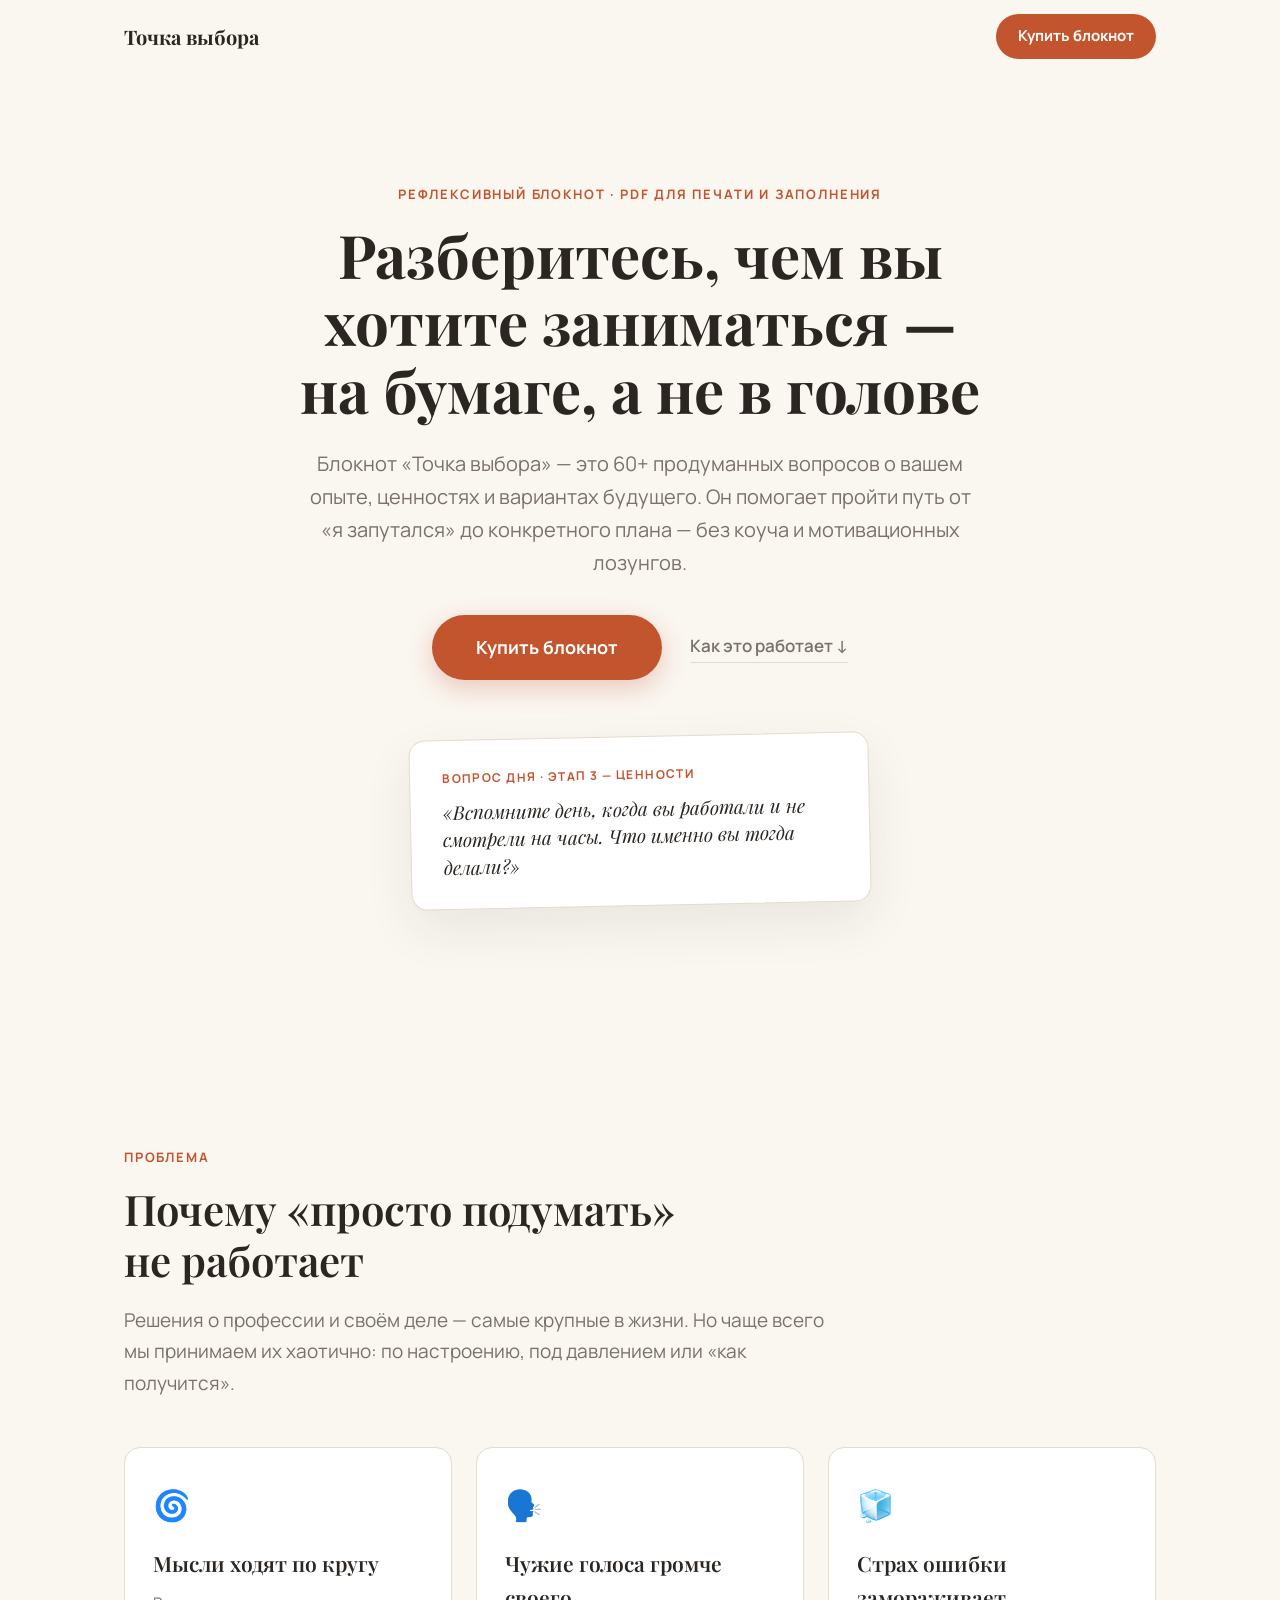
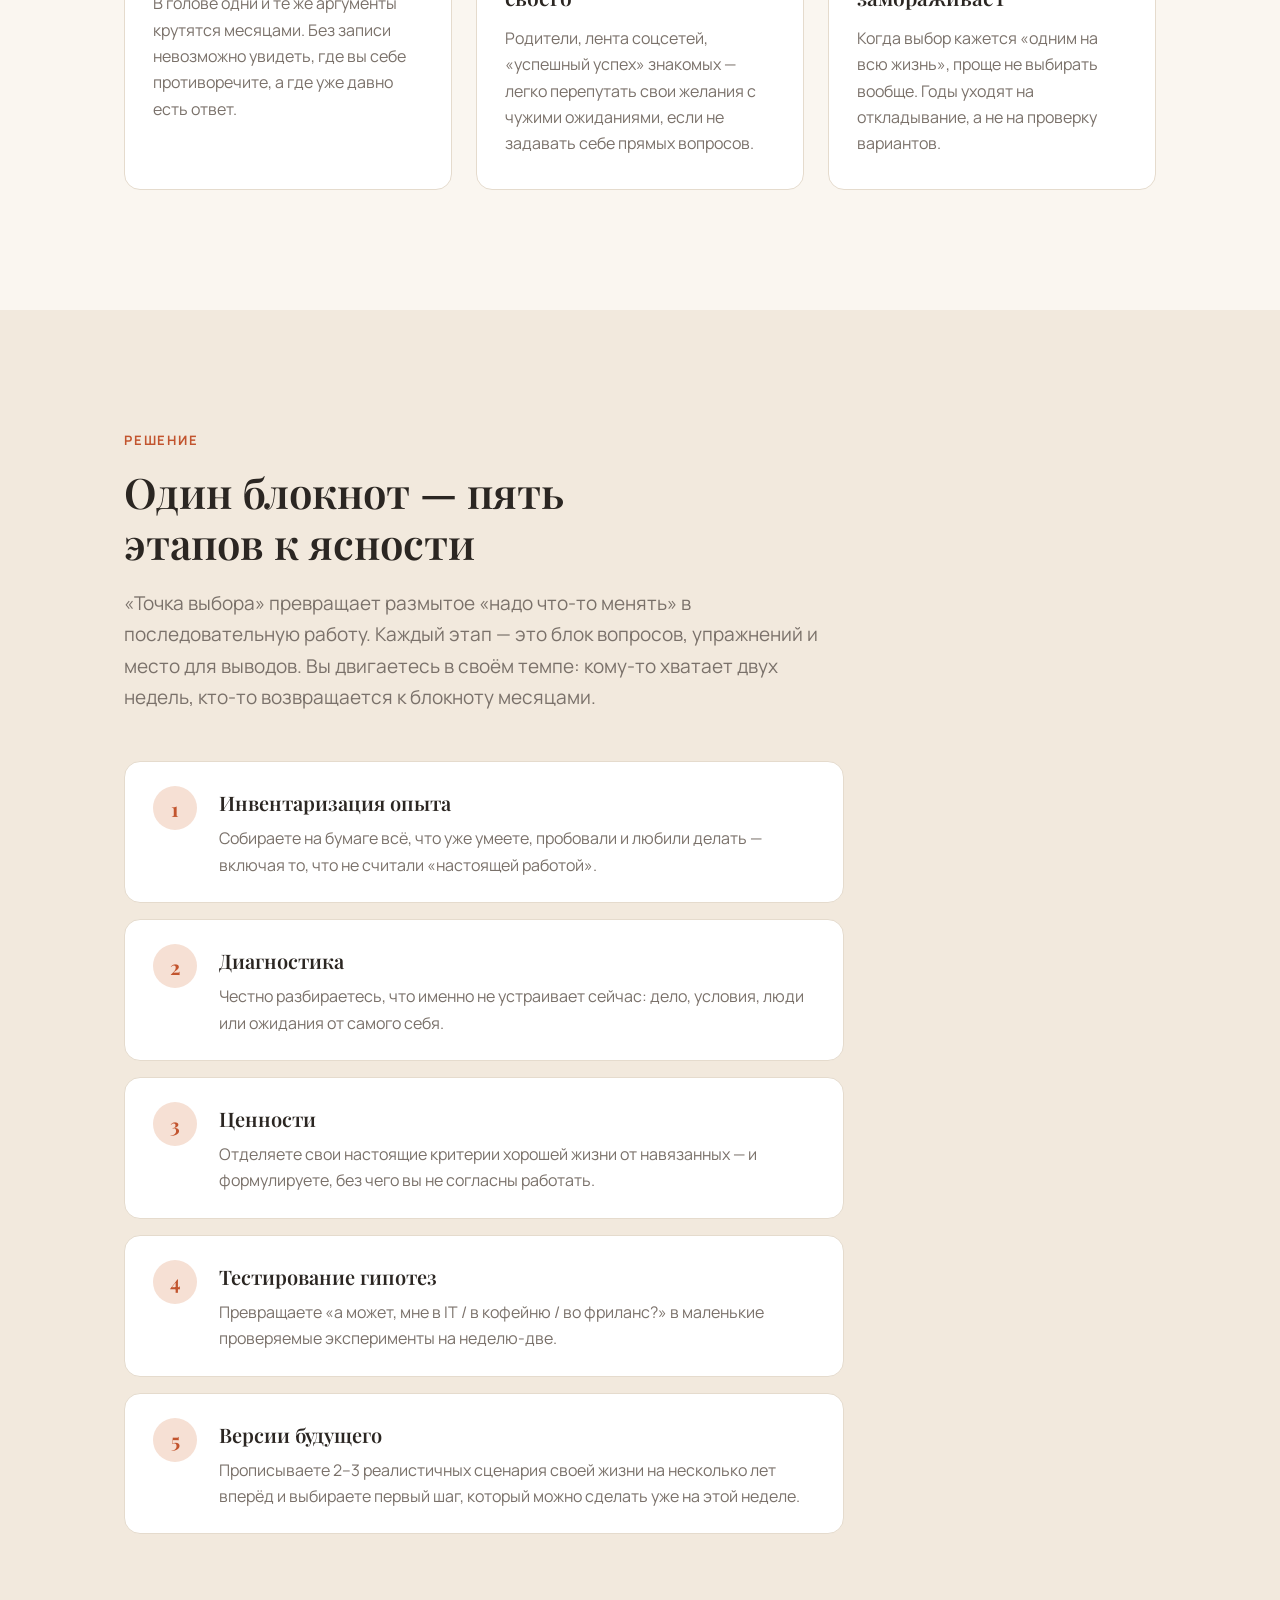
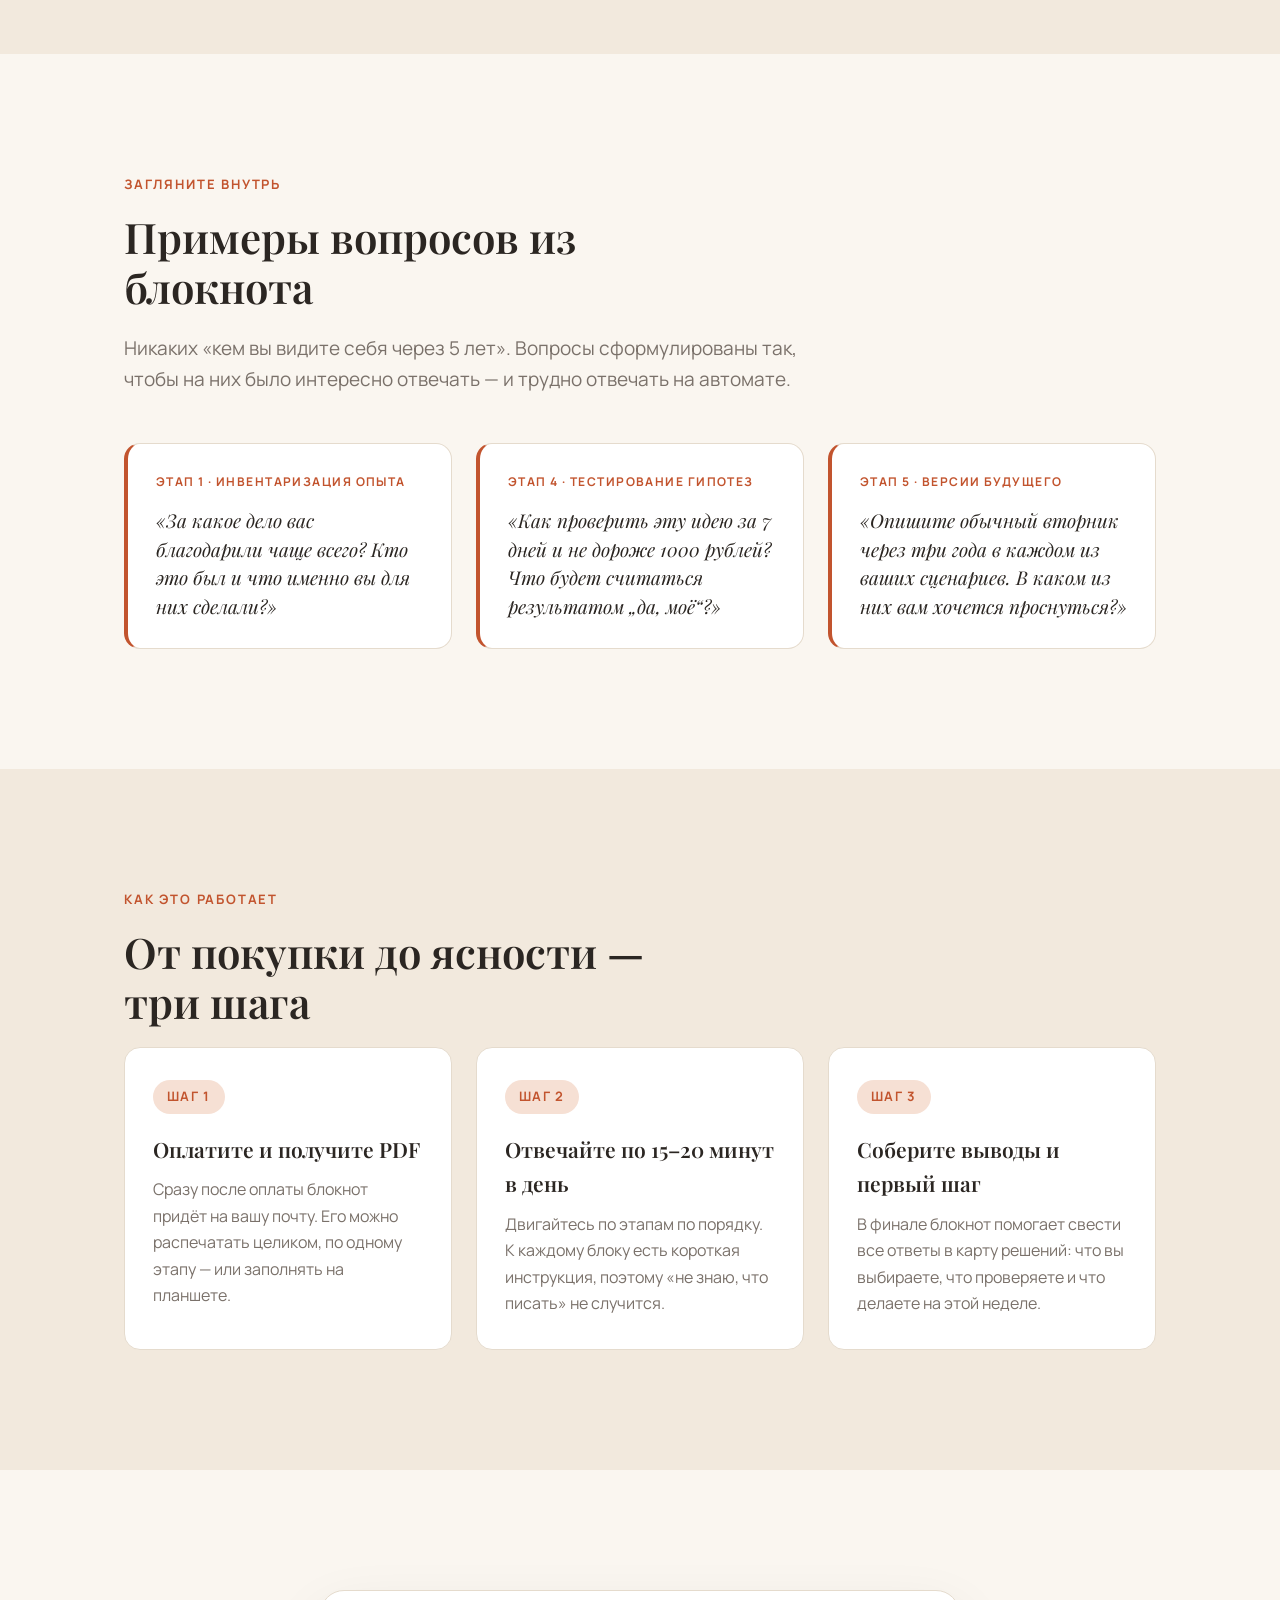
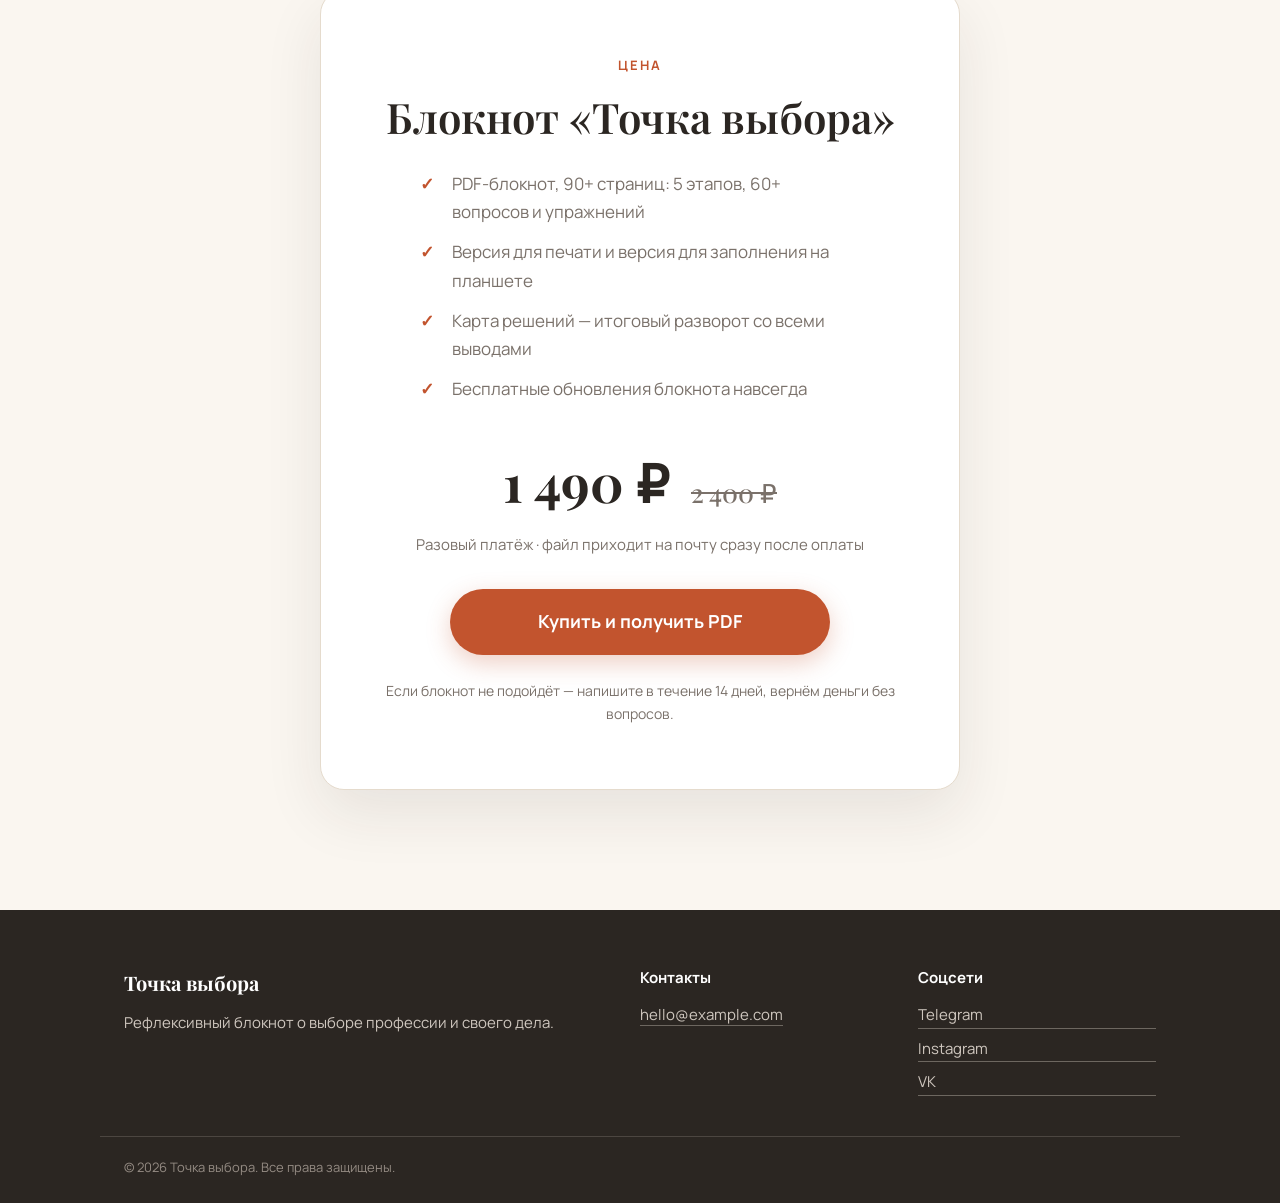
==== index.html @ 492cb521 "Добавить лендинг блокнота «Точка выбора» Одностраничный сайт для продажи рефлексивного PDF-блокнота:" ====
<!DOCTYPE html>
<html lang="ru">
<head>
  <meta charset="UTF-8">
  <meta name="viewport" content="width=device-width, initial-scale=1.0">

  <!-- SEO: заголовок и описание страницы (можно менять текст) -->
  <title>Блокнот «Точка выбора» — рефлексивный блокнот о профессии и своём деле</title>
  <meta name="description" content="Рефлексивный блокнот с вопросами, которые помогают разобраться в себе и осознанно выбрать профессию или своё дело. 5 этапов: от инвентаризации опыта до версий будущего.">

  <!-- Шрифты: Playfair Display (заголовки) + Manrope (основной текст), оба поддерживают кириллицу -->
  <link rel="preconnect" href="https://fonts.googleapis.com">
  <link rel="preconnect" href="https://fonts.gstatic.com" crossorigin>
  <link href="https://fonts.googleapis.com/css2?family=Manrope:wght@400;500;600;700&family=Playfair+Display:ital,wght@0,500;0,600;0,700;1,500&display=swap" rel="stylesheet">

  <!-- Основные стили сайта -->
  <link rel="stylesheet" href="styles.css">

  <!-- Иконка вкладки браузера (эмодзи, чтобы не рисовать отдельный файл) -->
  <link rel="icon" href="data:image/svg+xml,<svg xmlns='http://www.w3.org/2000/svg' viewBox='0 0 100 100'><text y='.9em' font-size='90'>📓</text></svg>">
</head>
<body>

  <!-- ============================================================
       ШАПКА САЙТА
       Логотип слева, кнопка покупки справа.
       ============================================================ -->
  <header class="site-header" id="site-header">
    <div class="container header-inner">
      <a href="#hero" class="logo">Точка&nbsp;выбора</a>
      <!-- Кнопка в шапке ведёт к блоку с ценой -->
      <a href="#price" class="btn btn-small">Купить блокнот</a>
    </div>
  </header>

  <!-- ============================================================
       1. HERO-БЛОК
       Главный экран: заголовок, подзаголовок, кнопка покупки.
       ============================================================ -->
  <section class="hero" id="hero">
    <div class="container hero-inner">
      <p class="eyebrow">Рефлексивный блокнот · PDF для печати и заполнения</p>
      <h1 class="hero-title">Разберитесь, чем вы хотите заниматься&nbsp;— на&nbsp;бумаге, а&nbsp;не&nbsp;в&nbsp;голове</h1>
      <p class="hero-subtitle">
        Блокнот «Точка выбора» — это 60+ продуманных вопросов о вашем опыте, ценностях
        и вариантах будущего. Он помогает пройти путь от «я запутался» до конкретного
        плана — без коуча и мотивационных лозунгов.
      </p>
      <div class="hero-actions">
        <!--
          ГЛАВНАЯ КНОПКА ПОКУПКИ.
          Сейчас ведёт на placeholder-ссылку.
          Когда подключите оплату — замените href на свою платёжную ссылку
          (Stripe Payment Link, ЮKassa, Gumroad и т.д.).
          Таких кнопок на странице три: здесь, в блоке цены и в футере.
        -->
        <a href="#price" class="btn btn-large">Купить блокнот</a>
        <a href="#how" class="link-quiet">Как это работает&nbsp;↓</a>
      </div>

      <!-- Декоративная «карточка-страница блокнота» под заголовком -->
      <div class="hero-card" aria-hidden="true">
        <p class="hero-card-label">Вопрос дня · этап 3 — ценности</p>
        <p class="hero-card-question">«Вспомните день, когда вы работали и не смотрели на часы. Что именно вы тогда делали?»</p>
      </div>
    </div>
  </section>

  <!-- ============================================================
       2. БЛОК «ПРОБЛЕМА»
       Почему сложно принимать жизненные решения без структуры.
       ============================================================ -->
  <section class="section" id="problem">
    <div class="container">
      <p class="eyebrow">Проблема</p>
      <h2 class="section-title">Почему «просто подумать» не&nbsp;работает</h2>
      <p class="section-lead">
        Решения о профессии и своём деле — самые крупные в жизни. Но чаще всего мы принимаем
        их хаотично: по настроению, под давлением или «как получится».
      </p>

      <div class="grid grid-3">
        <div class="card">
          <div class="card-icon">🌀</div>
          <h3 class="card-title">Мысли ходят по кругу</h3>
          <p class="card-text">В голове одни и те же аргументы крутятся месяцами. Без записи невозможно увидеть, где вы себе противоречите, а где уже давно есть ответ.</p>
        </div>
        <div class="card">
          <div class="card-icon">🗣️</div>
          <h3 class="card-title">Чужие голоса громче своего</h3>
          <p class="card-text">Родители, лента соцсетей, «успешный успех» знакомых — легко перепутать свои желания с чужими ожиданиями, если не задавать себе прямых вопросов.</p>
        </div>
        <div class="card">
          <div class="card-icon">🧊</div>
          <h3 class="card-title">Страх ошибки замораживает</h3>
          <p class="card-text">Когда выбор кажется «одним на всю жизнь», проще не выбирать вообще. Годы уходят на откладывание, а не на проверку вариантов.</p>
        </div>
      </div>
    </div>
  </section>

  <!-- ============================================================
       3. БЛОК «РЕШЕНИЕ»
       Что даёт блокнот + 5-этапная структура.
       ============================================================ -->
  <section class="section section-tinted" id="solution">
    <div class="container">
      <p class="eyebrow">Решение</p>
      <h2 class="section-title">Один блокнот — пять этапов к&nbsp;ясности</h2>
      <p class="section-lead">
        «Точка выбора» превращает размытое «надо что-то менять» в последовательную работу.
        Каждый этап — это блок вопросов, упражнений и место для выводов. Вы двигаетесь
        в своём темпе: кому-то хватает двух недель, кто-то возвращается к блокноту месяцами.
      </p>

      <!-- Пять этапов в виде нумерованных шагов -->
      <ol class="stages">
        <li class="stage">
          <span class="stage-num">1</span>
          <div>
            <h3 class="stage-title">Инвентаризация опыта</h3>
            <p class="stage-text">Собираете на бумаге всё, что уже умеете, пробовали и любили делать — включая то, что не считали «настоящей работой».</p>
          </div>
        </li>
        <li class="stage">
          <span class="stage-num">2</span>
          <div>
            <h3 class="stage-title">Диагностика</h3>
            <p class="stage-text">Честно разбираетесь, что именно не устраивает сейчас: дело, условия, люди или ожидания от самого себя.</p>
          </div>
        </li>
        <li class="stage">
          <span class="stage-num">3</span>
          <div>
            <h3 class="stage-title">Ценности</h3>
            <p class="stage-text">Отделяете свои настоящие критерии хорошей жизни от навязанных — и формулируете, без чего вы не согласны работать.</p>
          </div>
        </li>
        <li class="stage">
          <span class="stage-num">4</span>
          <div>
            <h3 class="stage-title">Тестирование гипотез</h3>
            <p class="stage-text">Превращаете «а может, мне в IT / в кофейню / во фриланс?» в маленькие проверяемые эксперименты на неделю-две.</p>
          </div>
        </li>
        <li class="stage">
          <span class="stage-num">5</span>
          <div>
            <h3 class="stage-title">Версии будущего</h3>
            <p class="stage-text">Прописываете 2–3 реалистичных сценария своей жизни на несколько лет вперёд и выбираете первый шаг, который можно сделать уже на этой неделе.</p>
          </div>
        </li>
      </ol>
    </div>
  </section>

  <!-- ============================================================
       4. БЛОК С ПРИМЕРАМИ ВОПРОСОВ
       Три карточки-«страницы» из разных этапов.
       ============================================================ -->
  <section class="section" id="questions">
    <div class="container">
      <p class="eyebrow">Загляните внутрь</p>
      <h2 class="section-title">Примеры вопросов из блокнота</h2>
      <p class="section-lead">
        Никаких «кем вы видите себя через 5 лет». Вопросы сформулированы так,
        чтобы на них было интересно отвечать — и трудно отвечать на автомате.
      </p>

      <div class="grid grid-3">
        <blockquote class="question-card">
          <p class="question-stage">Этап 1 · Инвентаризация опыта</p>
          <p class="question-text">«За какое дело вас благодарили чаще всего? Кто это был и что именно вы для них сделали?»</p>
        </blockquote>
        <blockquote class="question-card">
          <p class="question-stage">Этап 4 · Тестирование гипотез</p>
          <p class="question-text">«Как проверить эту идею за 7 дней и не дороже 1000 рублей? Что будет считаться результатом „да, моё“?»</p>
        </blockquote>
        <blockquote class="question-card">
          <p class="question-stage">Этап 5 · Версии будущего</p>
          <p class="question-text">«Опишите обычный вторник через три года в каждом из ваших сценариев. В каком из них вам хочется проснуться?»</p>
        </blockquote>
      </div>
    </div>
  </section>

  <!-- ============================================================
       5. БЛОК «КАК ЭТО РАБОТАЕТ»
       Три шага от покупки до результата.
       ============================================================ -->
  <section class="section section-tinted" id="how">
    <div class="container">
      <p class="eyebrow">Как это работает</p>
      <h2 class="section-title">От покупки до ясности — три шага</h2>

      <div class="grid grid-3 steps">
        <div class="step">
          <span class="step-num">Шаг 1</span>
          <h3 class="card-title">Оплатите и получите PDF</h3>
          <p class="card-text">Сразу после оплаты блокнот придёт на вашу почту. Его можно распечатать целиком, по одному этапу — или заполнять на планшете.</p>
        </div>
        <div class="step">
          <span class="step-num">Шаг 2</span>
          <h3 class="card-title">Отвечайте по 15–20 минут в день</h3>
          <p class="card-text">Двигайтесь по этапам по порядку. К каждому блоку есть короткая инструкция, поэтому «не знаю, что писать» не случится.</p>
        </div>
        <div class="step">
          <span class="step-num">Шаг 3</span>
          <h3 class="card-title">Соберите выводы и первый шаг</h3>
          <p class="card-text">В финале блокнот помогает свести все ответы в карту решений: что вы выбираете, что проверяете и что делаете на этой неделе.</p>
        </div>
      </div>
    </div>
  </section>

  <!-- ============================================================
       6. БЛОК С ЦЕНОЙ И КНОПКОЙ ОПЛАТЫ
       ============================================================ -->
  <section class="section" id="price">
    <div class="container">
      <div class="price-card">
        <p class="eyebrow">Цена</p>
        <h2 class="section-title">Блокнот «Точка выбора»</h2>

        <!-- Что входит в покупку -->
        <ul class="price-list">
          <li>PDF-блокнот, 90+ страниц: 5 этапов, 60+ вопросов и упражнений</li>
          <li>Версия для печати и версия для заполнения на планшете</li>
          <li>Карта решений — итоговый разворот со всеми выводами</li>
          <li>Бесплатные обновления блокнота навсегда</li>
        </ul>

        <!-- Цена. Поменяйте цифру на свою. -->
        <p class="price-amount">1 490 ₽ <span class="price-old">2 400 ₽</span></p>
        <p class="price-note">Разовый платёж · файл приходит на почту сразу после оплаты</p>

        <!--
          КНОПКА ОПЛАТЫ — ГЛАВНОЕ МЕСТО ДЛЯ ЗАМЕНЫ ССЫЛКИ.
          Вместо "#" вставьте свою платёжную ссылку, например:
          - Stripe Payment Link:  https://buy.stripe.com/xxxxxx
          - ЮKassa:               https://yookassa.ru/my/i/xxxxxx
          - Gumroad:              https://ваш-ник.gumroad.com/l/notebook
          Атрибут target="_blank" откроет оплату в новой вкладке.
        -->
        <a href="#" class="btn btn-large btn-buy" target="_blank" rel="noopener">Купить и получить PDF</a>

        <p class="price-guarantee">Если блокнот не подойдёт — напишите в течение 14 дней, вернём деньги без вопросов.</p>
      </div>
    </div>
  </section>

  <!-- ============================================================
       7. ФУТЕР
       Контакты и соцсети.
       ============================================================ -->
  <footer class="site-footer">
    <div class="container footer-inner">
      <div>
        <p class="logo logo-footer">Точка&nbsp;выбора</p>
        <p class="footer-text">Рефлексивный блокнот о выборе профессии и своего дела.</p>
      </div>

      <div>
        <p class="footer-heading">Контакты</p>
        <!-- Замените на свою почту -->
        <p class="footer-text"><a href="mailto:hello@example.com">hello@example.com</a></p>
      </div>

      <div>
        <p class="footer-heading">Соцсети</p>
        <!-- Замените "#" на ссылки на свои профили -->
        <p class="footer-text footer-socials">
          <a href="#" rel="noopener">Telegram</a>
          <a href="#" rel="noopener">Instagram</a>
          <a href="#" rel="noopener">VK</a>
        </p>
      </div>
    </div>
    <div class="container footer-bottom">
      <p>© 2026 Точка выбора. Все права защищены.</p>
    </div>
  </footer>

  <!-- Небольшой скрипт: плавный скролл и тень у шапки -->
  <script src="script.js"></script>
</body>
</html>
---- styles.css ----
/* ==========================================================================
   СТИЛИ ЛЕНДИНГА «ТОЧКА ВЫБОРА»
   --------------------------------------------------------------------------
   Всё главное собрано в переменных ниже (:root).
   Хотите поменять цвет или шрифт на всём сайте — меняйте только здесь.
   ========================================================================== */

:root {
  /* --- Цветовая палитра (тёплая, «бумажная») --- */
  --color-bg: #faf6f0;          /* фон страницы: тёплый кремовый */
  --color-bg-tinted: #f2e9dd;   /* фон чередующихся секций: чуть темнее */
  --color-surface: #ffffff;     /* фон карточек */
  --color-ink: #2b2622;         /* основной текст: тёплый графит */
  --color-muted: #7a716a;       /* второстепенный текст */
  --color-accent: #c2542e;      /* акцент: терракота (кнопки, ссылки) */
  --color-accent-dark: #a2431f; /* терракота темнее (hover у кнопок) */
  --color-accent-soft: #f6e0d4; /* светлая терракота (подложки, номера) */
  --color-line: #e5dbcd;        /* тонкие линии и рамки */

  /* --- Шрифты --- */
  --font-heading: "Playfair Display", Georgia, serif; /* заголовки */
  --font-body: "Manrope", Arial, sans-serif;          /* основной текст */

  /* --- Отступы и скругления --- */
  --section-gap: clamp(64px, 10vw, 120px); /* вертикальный «воздух» между блоками */
  --radius: 16px;                          /* скругление карточек */
  --container: 1080px;                     /* максимальная ширина контента */
}

/* --- Базовый сброс --- */
*,
*::before,
*::after {
  box-sizing: border-box;
  margin: 0;
  padding: 0;
}

html {
  scroll-behavior: smooth; /* плавная прокрутка по якорным ссылкам */
}

body {
  font-family: var(--font-body);
  font-size: 17px;
  line-height: 1.65;
  color: var(--color-ink);
  background: var(--color-bg);
  -webkit-font-smoothing: antialiased;
}

img {
  max-width: 100%;
  display: block;
}

a {
  color: var(--color-accent);
}

/* --- Контейнер: центрирует контент и задаёт боковые отступы --- */
.container {
  max-width: var(--container);
  margin: 0 auto;
  padding: 0 24px;
}

/* ==========================================================================
   ТИПОГРАФИКА: общие элементы секций
   ========================================================================== */

/* Маленькая надпись над заголовком секции */
.eyebrow {
  font-size: 13px;
  font-weight: 700;
  letter-spacing: 0.14em;
  text-transform: uppercase;
  color: var(--color-accent);
  margin-bottom: 16px;
}

/* Заголовок секции */
.section-title {
  font-family: var(--font-heading);
  font-weight: 600;
  font-size: clamp(28px, 4.5vw, 42px);
  line-height: 1.2;
  margin-bottom: 20px;
  max-width: 22ch;
}

/* Подводка под заголовком */
.section-lead {
  font-size: clamp(17px, 2vw, 19px);
  color: var(--color-muted);
  max-width: 60ch;
  margin-bottom: 48px;
}

/* Обычная секция */
.section {
  padding: var(--section-gap) 0;
}

/* Секция с чуть более тёмным фоном — для визуального ритма страницы */
.section-tinted {
  background: var(--color-bg-tinted);
}

/* ==========================================================================
   КНОПКИ
   ========================================================================== */

.btn {
  display: inline-block;
  font-family: var(--font-body);
  font-weight: 700;
  text-decoration: none;
  text-align: center;
  color: #fff;
  background: var(--color-accent);
  border-radius: 999px; /* полностью скруглённая «таблетка» */
  padding: 14px 32px;
  font-size: 17px;
  transition: background 0.2s ease, transform 0.15s ease, box-shadow 0.2s ease;
  box-shadow: 0 8px 24px rgba(194, 84, 46, 0.28);
}

.btn:hover {
  background: var(--color-accent-dark);
  transform: translateY(-2px);
  box-shadow: 0 12px 28px rgba(194, 84, 46, 0.34);
}

.btn:active {
  transform: translateY(0);
}

/* Крупная кнопка (hero и блок цены) */
.btn-large {
  padding: 18px 44px;
  font-size: 18px;
}

/* Компактная кнопка (шапка) */
.btn-small {
  padding: 10px 22px;
  font-size: 15px;
  box-shadow: none;
}

/* Тихая текстовая ссылка рядом с кнопкой */
.link-quiet {
  color: var(--color-muted);
  font-weight: 600;
  text-decoration: none;
  border-bottom: 1px solid var(--color-line);
  padding-bottom: 2px;
}

.link-quiet:hover {
  color: var(--color-ink);
  border-color: var(--color-ink);
}

/* ==========================================================================
   ШАПКА
   ========================================================================== */

.site-header {
  position: sticky; /* шапка остаётся сверху при прокрутке */
  top: 0;
  z-index: 50;
  background: rgba(250, 246, 240, 0.92);
  backdrop-filter: blur(8px);
  border-bottom: 1px solid transparent;
  transition: border-color 0.2s ease, box-shadow 0.2s ease;
}

/* Класс добавляется скриптом при прокрутке — появляется тонкая линия и тень */
.site-header.is-scrolled {
  border-bottom-color: var(--color-line);
  box-shadow: 0 4px 20px rgba(43, 38, 34, 0.06);
}

.header-inner {
  display: flex;
  align-items: center;
  justify-content: space-between;
  padding-top: 14px;
  padding-bottom: 14px;
}

.logo {
  font-family: var(--font-heading);
  font-weight: 700;
  font-size: 20px;
  color: var(--color-ink);
  text-decoration: none;
}

/* ==========================================================================
   1. HERO-БЛОК
   ========================================================================== */

.hero {
  padding: clamp(56px, 9vw, 110px) 0 var(--section-gap);
  text-align: center;
}

.hero-inner {
  display: flex;
  flex-direction: column;
  align-items: center;
}

.hero-title {
  font-family: var(--font-heading);
  font-weight: 700;
  font-size: clamp(34px, 6vw, 60px);
  line-height: 1.12;
  max-width: 18ch;
  margin-bottom: 24px;
}

.hero-subtitle {
  font-size: clamp(17px, 2.2vw, 20px);
  color: var(--color-muted);
  max-width: 56ch;
  margin-bottom: 36px;
}

.hero-actions {
  display: flex;
  align-items: center;
  gap: 28px;
  flex-wrap: wrap;
  justify-content: center;
  margin-bottom: 56px;
}

/* Декоративная карточка-«страница блокнота» */
.hero-card {
  background: var(--color-surface);
  border: 1px solid var(--color-line);
  border-radius: var(--radius);
  padding: 28px 32px;
  max-width: 460px;
  box-shadow: 0 20px 50px rgba(43, 38, 34, 0.08);
  transform: rotate(-1.2deg); /* лёгкий наклон — как настоящий листок */
  text-align: left;
}

.hero-card-label {
  font-size: 12px;
  font-weight: 700;
  letter-spacing: 0.12em;
  text-transform: uppercase;
  color: var(--color-accent);
  margin-bottom: 10px;
}

.hero-card-question {
  font-family: var(--font-heading);
  font-style: italic;
  font-size: 19px;
  line-height: 1.45;
}

/* ==========================================================================
   СЕТКИ И КАРТОЧКИ (блоки «Проблема», «Вопросы», «Как это работает»)
   ========================================================================== */

.grid {
  display: grid;
  gap: 24px;
}

/* Три колонки на больших экранах (на мобильных сложатся в одну — см. медиазапрос внизу) */
.grid-3 {
  grid-template-columns: repeat(3, 1fr);
}

.card {
  background: var(--color-surface);
  border: 1px solid var(--color-line);
  border-radius: var(--radius);
  padding: 32px 28px;
}

.card-icon {
  font-size: 30px;
  margin-bottom: 16px;
}

.card-title {
  font-family: var(--font-heading);
  font-weight: 600;
  font-size: 21px;
  margin-bottom: 10px;
}

.card-text {
  color: var(--color-muted);
  font-size: 16px;
}

/* ==========================================================================
   3. БЛОК «РЕШЕНИЕ»: пять этапов
   ========================================================================== */

.stages {
  list-style: none;
  display: flex;
  flex-direction: column;
  gap: 16px;
  max-width: 720px;
}

.stage {
  display: flex;
  gap: 22px;
  align-items: flex-start;
  background: var(--color-surface);
  border: 1px solid var(--color-line);
  border-radius: var(--radius);
  padding: 24px 28px;
}

/* Круглый номер этапа */
.stage-num {
  flex-shrink: 0;
  width: 44px;
  height: 44px;
  display: flex;
  align-items: center;
  justify-content: center;
  border-radius: 50%;
  background: var(--color-accent-soft);
  color: var(--color-accent);
  font-family: var(--font-heading);
  font-weight: 700;
  font-size: 20px;
}

.stage-title {
  font-family: var(--font-heading);
  font-weight: 600;
  font-size: 20px;
  margin-bottom: 6px;
}

.stage-text {
  color: var(--color-muted);
  font-size: 16px;
}

/* ==========================================================================
   4. КАРТОЧКИ С ПРИМЕРАМИ ВОПРОСОВ
   ========================================================================== */

.question-card {
  background: var(--color-surface);
  border: 1px solid var(--color-line);
  border-left: 4px solid var(--color-accent); /* цветной корешок слева */
  border-radius: var(--radius);
  padding: 28px;
}

.question-stage {
  font-size: 12px;
  font-weight: 700;
  letter-spacing: 0.12em;
  text-transform: uppercase;
  color: var(--color-accent);
  margin-bottom: 14px;
}

.question-text {
  font-family: var(--font-heading);
  font-style: italic;
  font-size: 19px;
  line-height: 1.5;
}

/* ==========================================================================
   5. БЛОК «КАК ЭТО РАБОТАЕТ»
   ========================================================================== */

.step {
  background: var(--color-surface);
  border: 1px solid var(--color-line);
  border-radius: var(--radius);
  padding: 32px 28px;
}

.step-num {
  display: inline-block;
  font-size: 13px;
  font-weight: 700;
  letter-spacing: 0.1em;
  text-transform: uppercase;
  color: var(--color-accent);
  background: var(--color-accent-soft);
  border-radius: 999px;
  padding: 6px 14px;
  margin-bottom: 18px;
}

/* ==========================================================================
   6. БЛОК ЦЕНЫ
   ========================================================================== */

.price-card {
  background: var(--color-surface);
  border: 1px solid var(--color-line);
  border-radius: 24px;
  padding: clamp(36px, 6vw, 64px);
  max-width: 640px;
  margin: 0 auto;
  text-align: center;
  box-shadow: 0 24px 60px rgba(43, 38, 34, 0.09);
}

.price-card .section-title {
  margin-left: auto;
  margin-right: auto;
}

/* Список того, что входит в покупку */
.price-list {
  list-style: none;
  text-align: left;
  max-width: 440px;
  margin: 28px auto 36px;
  display: flex;
  flex-direction: column;
  gap: 12px;
}

.price-list li {
  padding-left: 32px;
  position: relative;
  color: var(--color-muted);
}

/* Галочка перед каждым пунктом */
.price-list li::before {
  content: "✓";
  position: absolute;
  left: 0;
  top: 0;
  color: var(--color-accent);
  font-weight: 700;
}

.price-amount {
  font-family: var(--font-heading);
  font-weight: 700;
  font-size: clamp(38px, 6vw, 52px);
  margin-bottom: 8px;
}

/* Старая (зачёркнутая) цена */
.price-old {
  font-size: 0.5em;
  color: var(--color-muted);
  text-decoration: line-through;
  font-weight: 500;
  margin-left: 10px;
}

.price-note {
  color: var(--color-muted);
  font-size: 15px;
  margin-bottom: 32px;
}

.btn-buy {
  width: 100%;
  max-width: 380px;
}

.price-guarantee {
  margin-top: 24px;
  font-size: 14px;
  color: var(--color-muted);
}

/* ==========================================================================
   7. ФУТЕР
   ========================================================================== */

.site-footer {
  background: var(--color-ink);
  color: #cfc7bf;
  padding: 56px 0 0;
}

.footer-inner {
  display: grid;
  grid-template-columns: 2fr 1fr 1fr;
  gap: 40px;
  padding-bottom: 40px;
}

.logo-footer {
  color: #fff;
  margin-bottom: 12px;
}

.footer-heading {
  color: #fff;
  font-weight: 700;
  font-size: 15px;
  margin-bottom: 12px;
}

.footer-text {
  font-size: 15px;
}

.footer-text a {
  color: #cfc7bf;
  text-decoration: none;
  border-bottom: 1px solid rgba(207, 199, 191, 0.4);
}

.footer-text a:hover {
  color: #fff;
  border-color: #fff;
}

/* Ссылки на соцсети — в столбик с небольшим отступом */
.footer-socials {
  display: flex;
  flex-direction: column;
  gap: 8px;
}

.footer-bottom {
  border-top: 1px solid rgba(207, 199, 191, 0.2);
  padding-top: 20px;
  padding-bottom: 24px;
  font-size: 13px;
  color: #948b83;
}

/* ==========================================================================
   АДАПТИВНОСТЬ
   ========================================================================== */

/* Планшеты: 3 колонки превращаются в 2 */
@media (max-width: 900px) {
  .grid-3 {
    grid-template-columns: repeat(2, 1fr);
  }

  .footer-inner {
    grid-template-columns: 1fr 1fr;
  }
}

/* Мобильные: всё в одну колонку, чуть меньше отступы */
@media (max-width: 600px) {
  body {
    font-size: 16px;
  }

  .grid-3 {
    grid-template-columns: 1fr;
  }

  .hero-actions {
    flex-direction: column;
    gap: 18px;
  }

  .btn-large {
    width: 100%; /* кнопка на всю ширину — удобнее нажимать пальцем */
  }

  .hero-card {
    transform: none; /* убираем наклон карточки на маленьких экранах */
    padding: 22px;
  }

  .stage {
    padding: 20px;
    gap: 16px;
  }

  .footer-inner {
    grid-template-columns: 1fr;
    gap: 28px;
  }
}
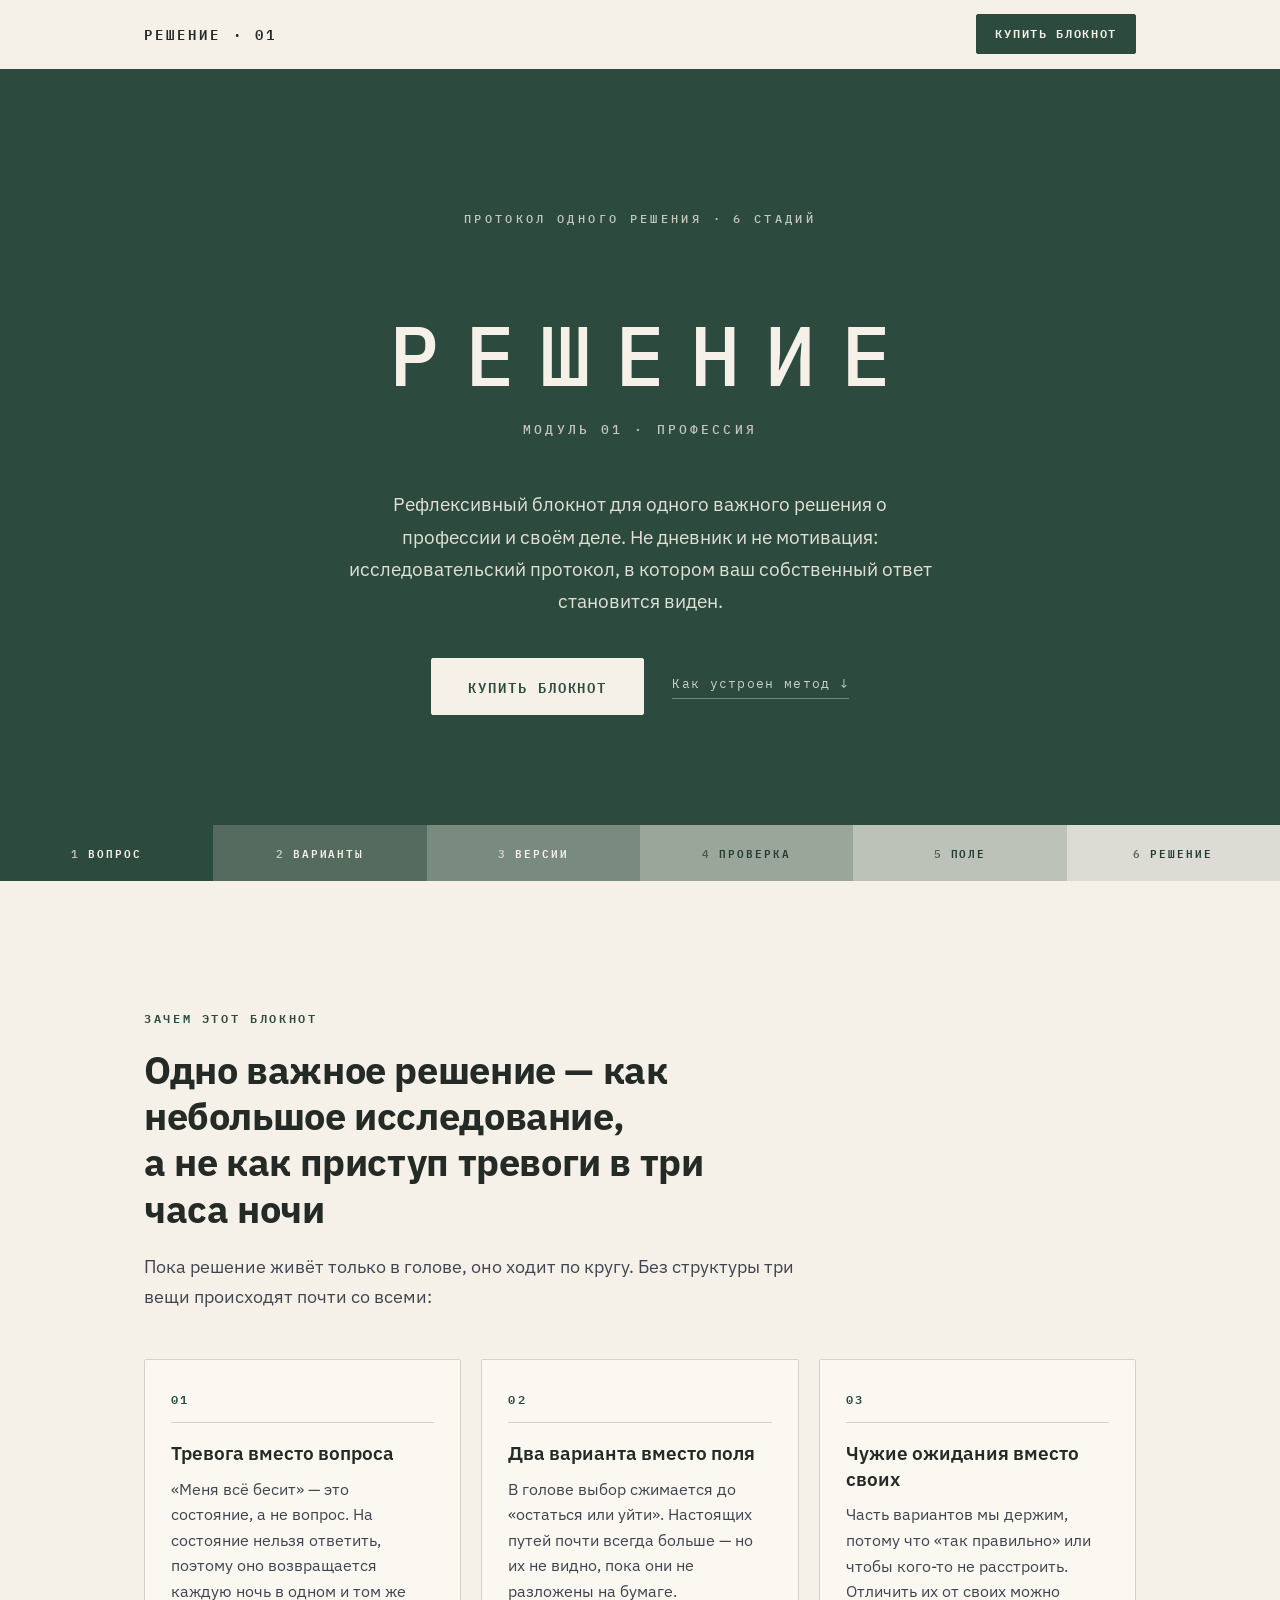
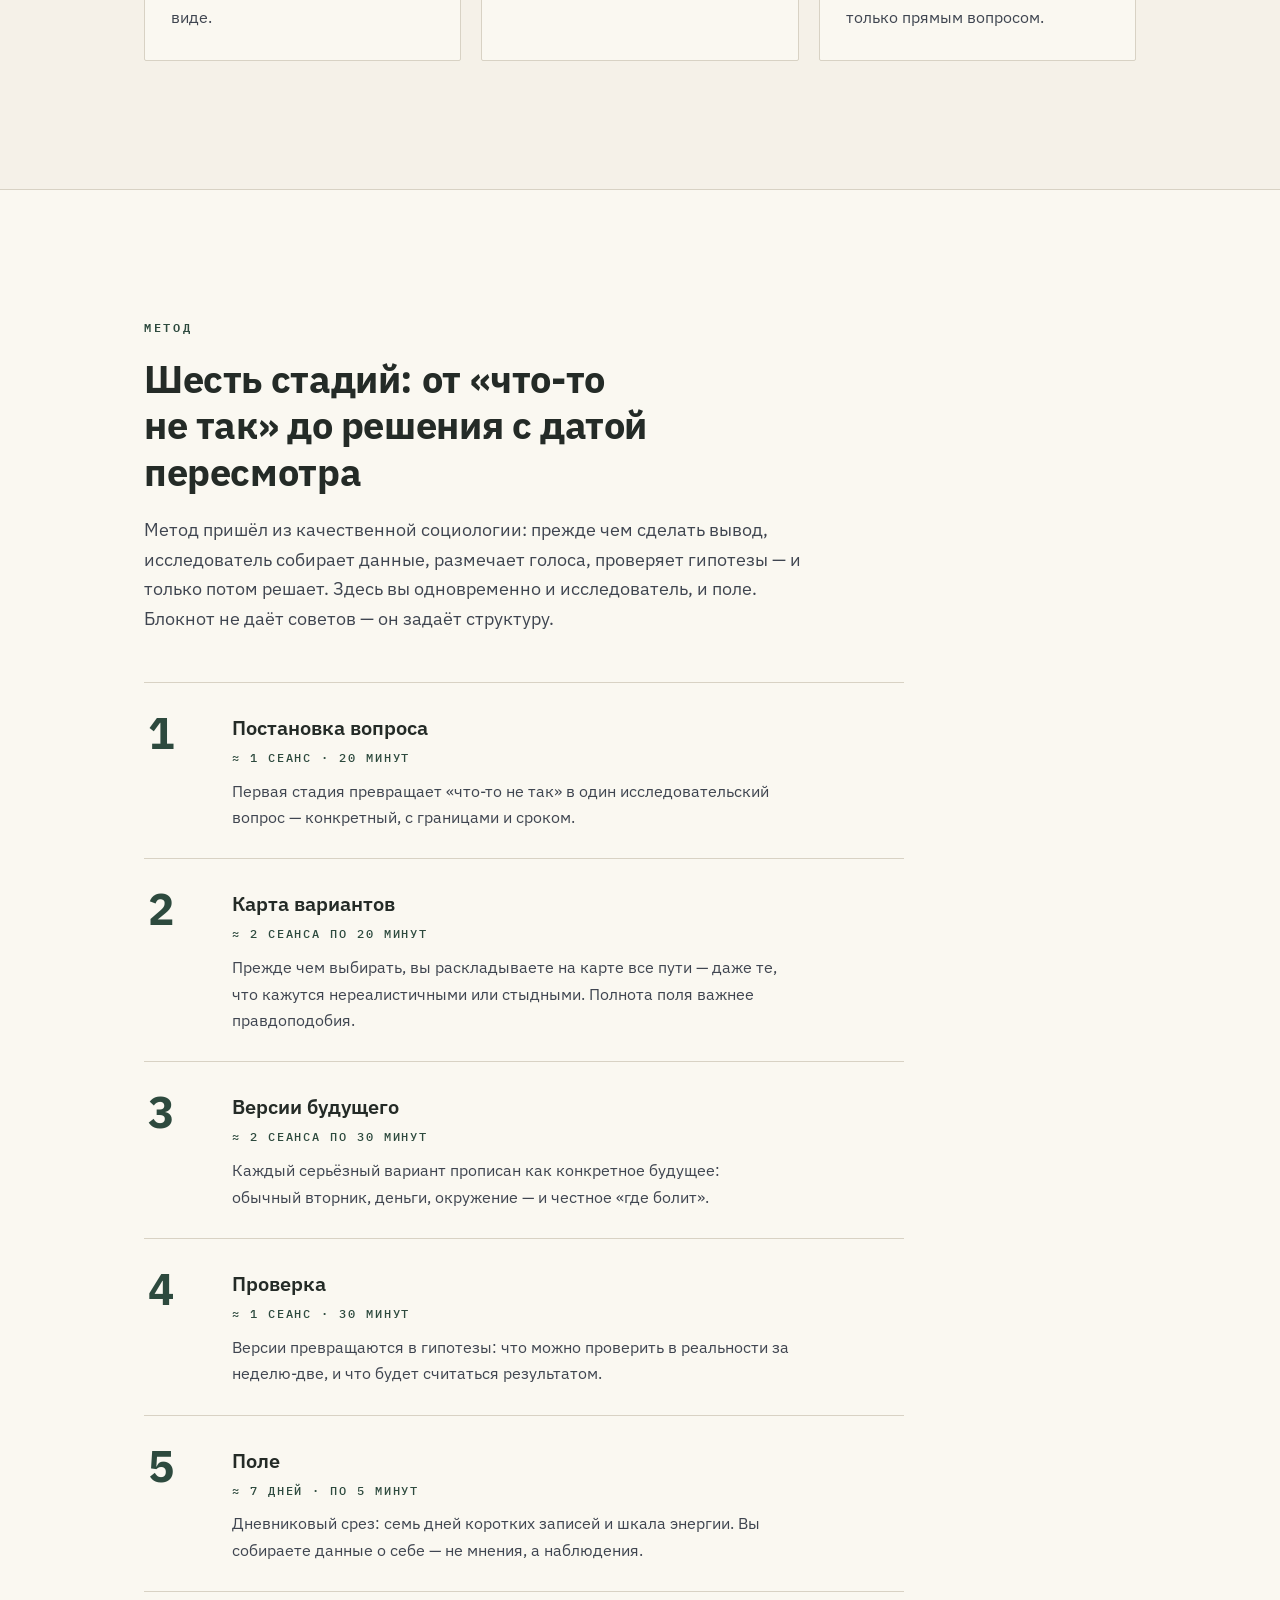
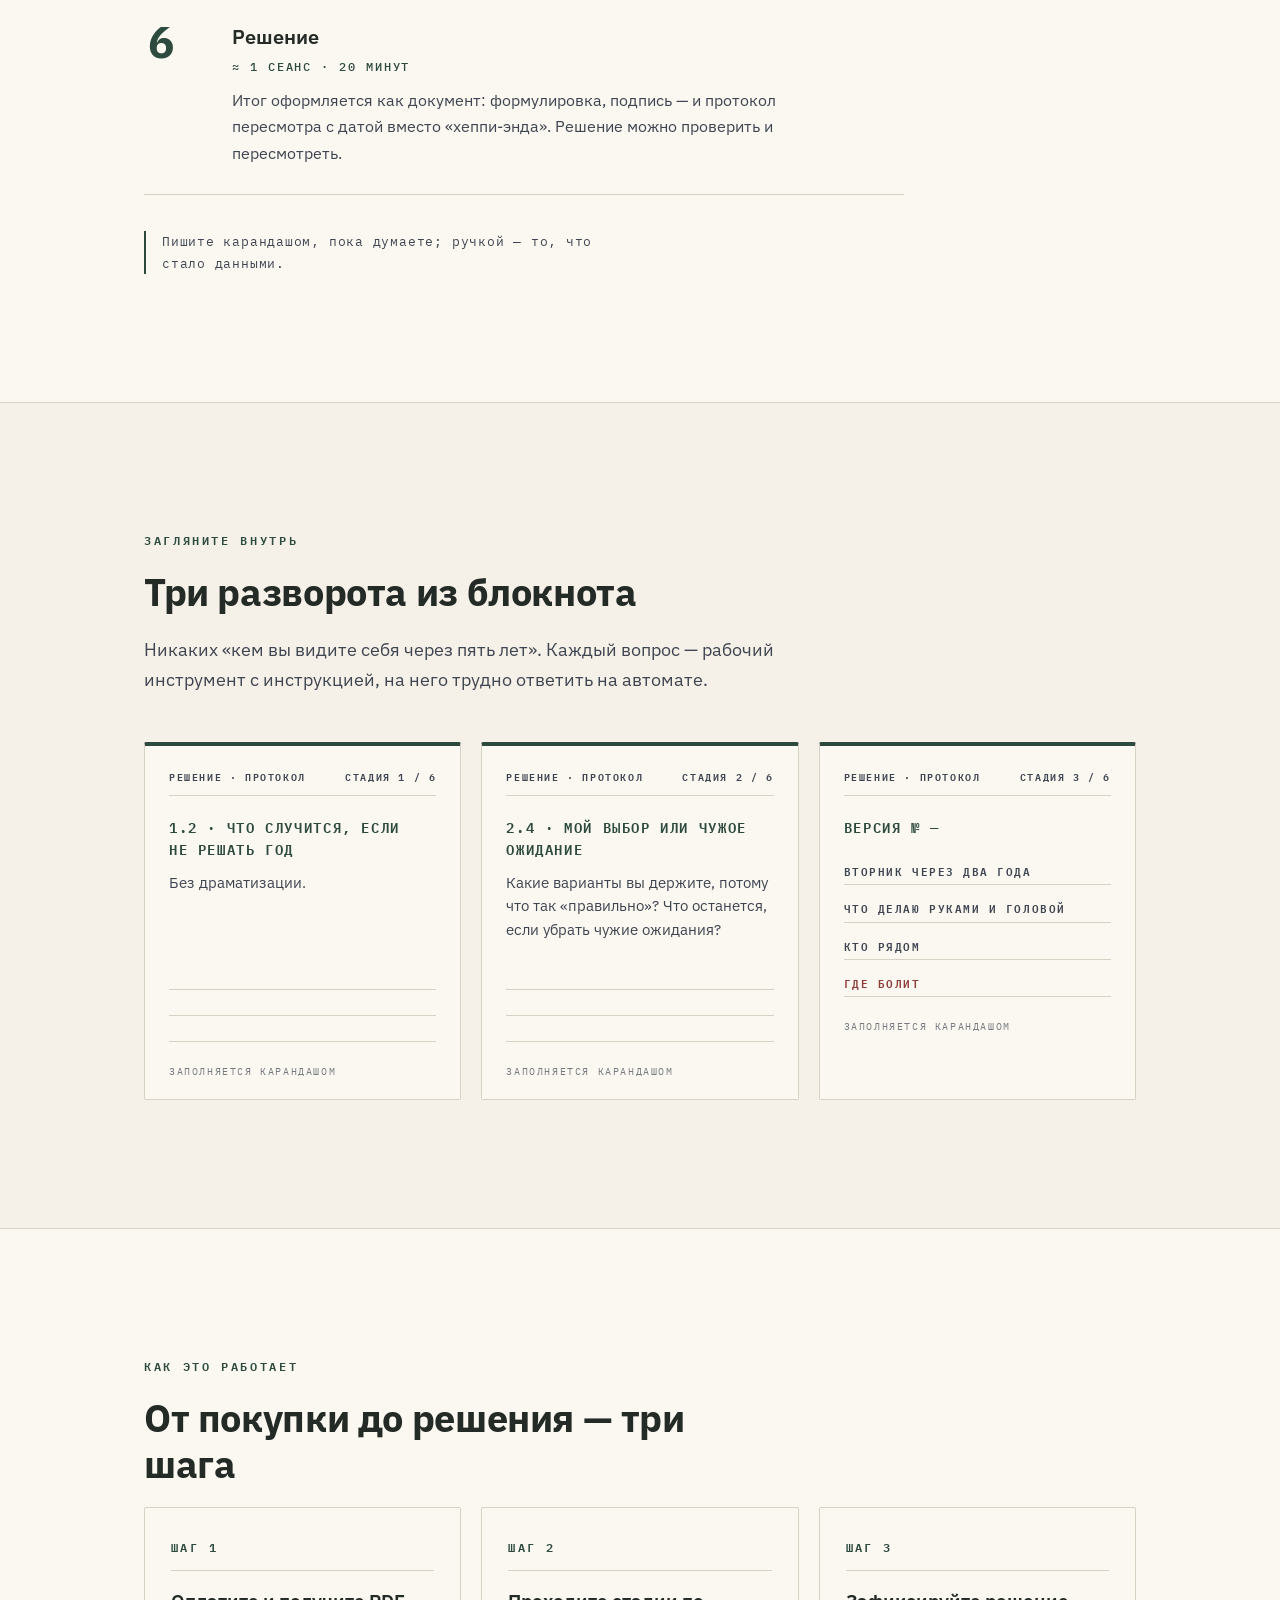
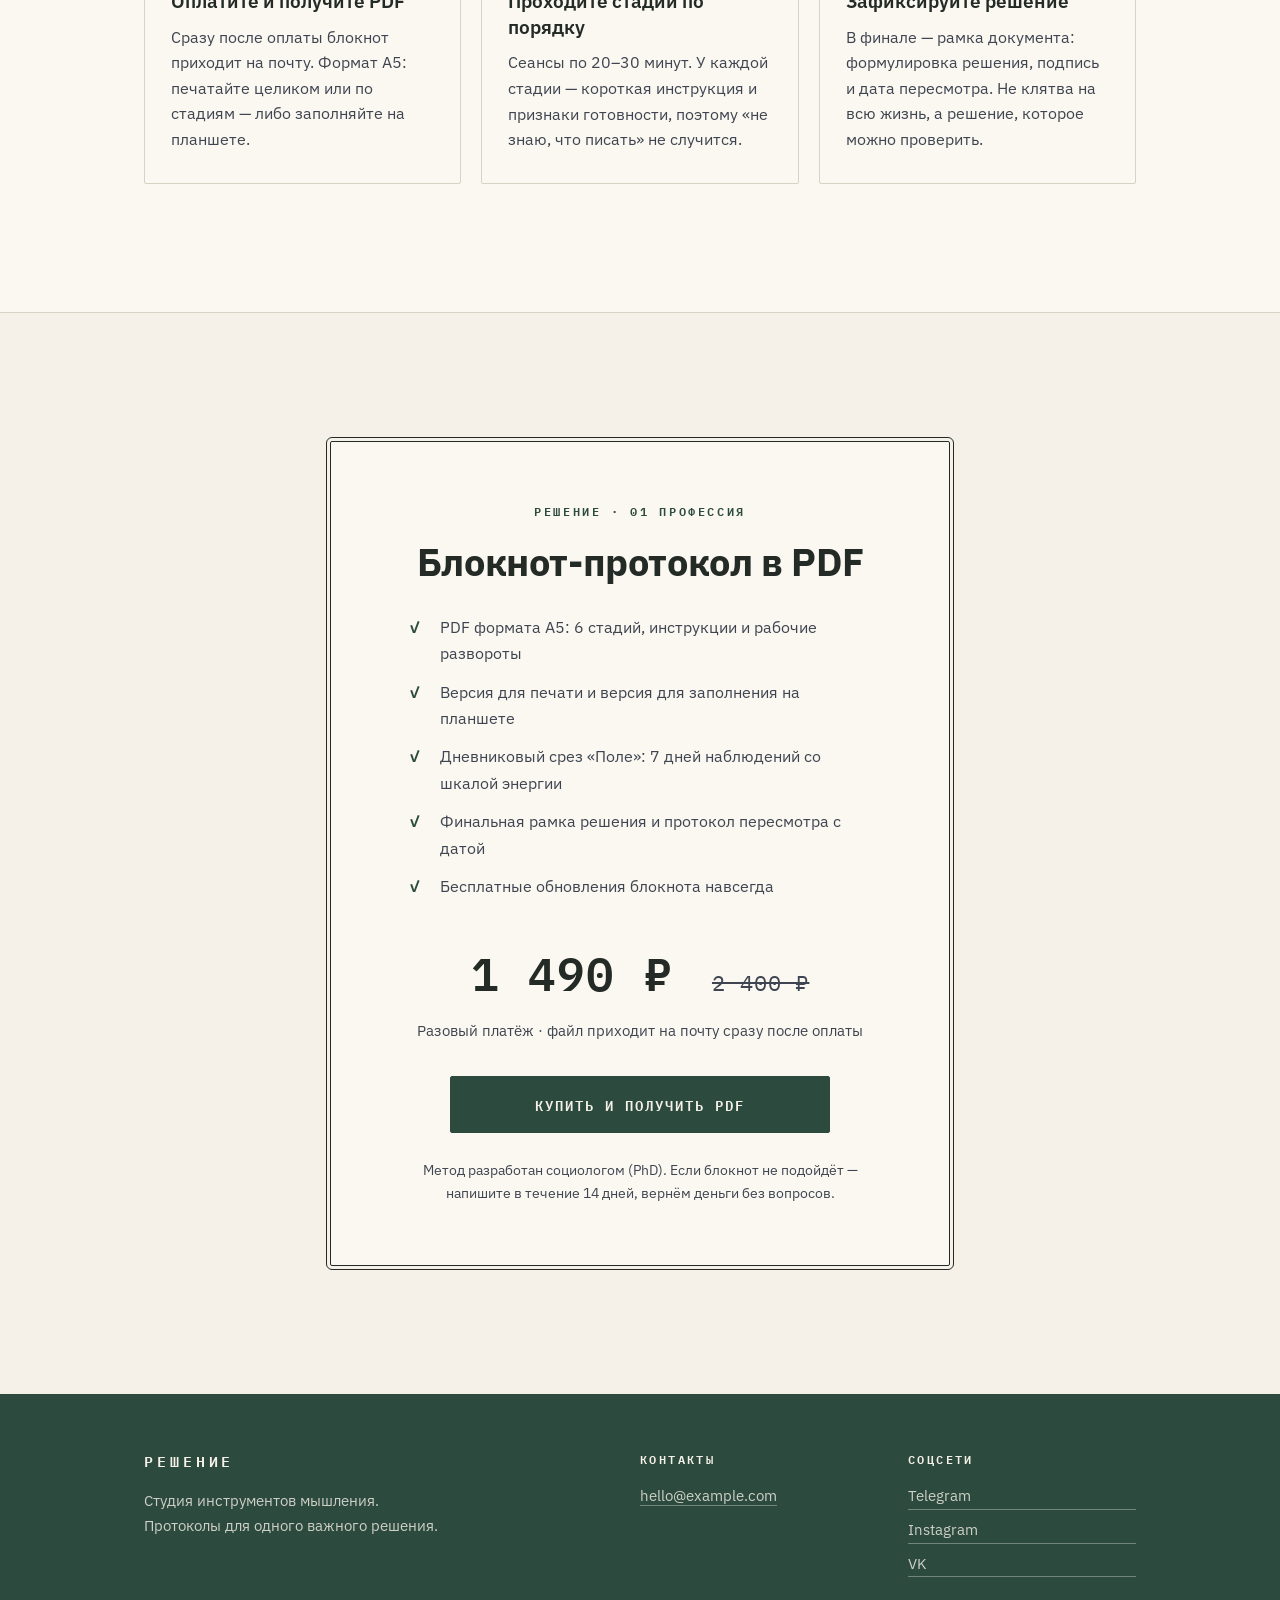
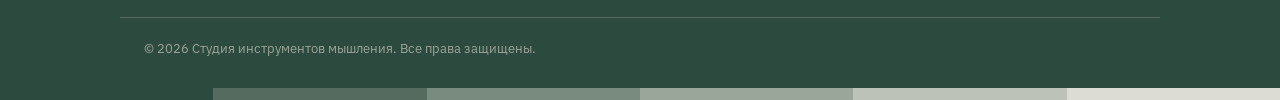
==== commit a928d0f2: "Привести лендинг к дизайну блокнота «Решение» По загруженным макетам: название «Решение · 01 Професс" ====
--- a/index.html
+++ b/index.html
@@ -5,29 +5,30 @@
   <meta name="viewport" content="width=device-width, initial-scale=1.0">
 
   <!-- SEO: заголовок и описание страницы (можно менять текст) -->
-  <title>Блокнот «Точка выбора» — рефлексивный блокнот о профессии и своём деле</title>
-  <meta name="description" content="Рефлексивный блокнот с вопросами, которые помогают разобраться в себе и осознанно выбрать профессию или своё дело. 5 этапов: от инвентаризации опыта до версий будущего.">
-
-  <!-- Шрифты: Playfair Display (заголовки) + Manrope (основной текст), оба поддерживают кириллицу -->
+  <title>РЕШЕНИЕ · 01 Профессия — протокол одного решения, 6 стадий</title>
+  <meta name="description" content="«Решение» — рефлексивный блокнот-протокол для одного важного решения о профессии и своём деле. Шесть стадий: от постановки вопроса до решения с датой пересмотра. Метод разработан социологом.">
+
+  <!-- Шрифты блокнота: IBM Plex Sans (текст) + IBM Plex Mono (служебные надписи).
+       Оба поддерживают кириллицу. -->
   <link rel="preconnect" href="https://fonts.googleapis.com">
   <link rel="preconnect" href="https://fonts.gstatic.com" crossorigin>
-  <link href="https://fonts.googleapis.com/css2?family=Manrope:wght@400;500;600;700&family=Playfair+Display:ital,wght@0,500;0,600;0,700;1,500&display=swap" rel="stylesheet">
+  <link href="https://fonts.googleapis.com/css2?family=IBM+Plex+Mono:wght@400;500;600&family=IBM+Plex+Sans:wght@400;500;600;700&display=swap&subset=cyrillic" rel="stylesheet">
 
   <!-- Основные стили сайта -->
   <link rel="stylesheet" href="styles.css">
 
-  <!-- Иконка вкладки браузера (эмодзи, чтобы не рисовать отдельный файл) -->
-  <link rel="icon" href="data:image/svg+xml,<svg xmlns='http://www.w3.org/2000/svg' viewBox='0 0 100 100'><text y='.9em' font-size='90'>📓</text></svg>">
+  <!-- Иконка вкладки: квадрат цвета хвои -->
+  <link rel="icon" href="data:image/svg+xml,<svg xmlns='http://www.w3.org/2000/svg' viewBox='0 0 100 100'><rect width='100' height='100' fill='%232D4A3E'/><text x='50' y='68' font-size='52' text-anchor='middle' fill='%23F5F1E8' font-family='monospace'>Р</text></svg>">
 </head>
 <body>
 
   <!-- ============================================================
        ШАПКА САЙТА
-       Логотип слева, кнопка покупки справа.
+       Название слева, кнопка покупки справа.
        ============================================================ -->
   <header class="site-header" id="site-header">
     <div class="container header-inner">
-      <a href="#hero" class="logo">Точка&nbsp;выбора</a>
+      <a href="#hero" class="logo">РЕШЕНИЕ&nbsp;·&nbsp;01</a>
       <!-- Кнопка в шапке ведёт к блоку с ценой -->
       <a href="#price" class="btn btn-small">Купить блокнот</a>
     </div>
@@ -35,179 +36,220 @@
 
   <!-- ============================================================
        1. HERO-БЛОК
-       Главный экран: заголовок, подзаголовок, кнопка покупки.
+       Композиция обложки блокнота, перенесённая в веб (эскиз 4f):
+       плашка хвои, моноширинное название с разрядкой,
+       керн-шкала внизу становится навигацией по шести стадиям.
        ============================================================ -->
   <section class="hero" id="hero">
     <div class="container hero-inner">
-      <p class="eyebrow">Рефлексивный блокнот · PDF для печати и заполнения</p>
-      <h1 class="hero-title">Разберитесь, чем вы хотите заниматься&nbsp;— на&nbsp;бумаге, а&nbsp;не&nbsp;в&nbsp;голове</h1>
+      <p class="hero-topline">Протокол одного решения&nbsp;·&nbsp;6&nbsp;стадий</p>
+
+      <h1 class="hero-title">Решение</h1>
+      <p class="hero-module">Модуль 01&nbsp;·&nbsp;Профессия</p>
+
       <p class="hero-subtitle">
-        Блокнот «Точка выбора» — это 60+ продуманных вопросов о вашем опыте, ценностях
-        и вариантах будущего. Он помогает пройти путь от «я запутался» до конкретного
-        плана — без коуча и мотивационных лозунгов.
+        Рефлексивный блокнот для одного важного решения о профессии и своём деле.
+        Не дневник и не мотивация: исследовательский протокол, в котором ваш
+        собственный ответ становится виден.
       </p>
+
       <div class="hero-actions">
         <!--
           ГЛАВНАЯ КНОПКА ПОКУПКИ.
-          Сейчас ведёт на placeholder-ссылку.
-          Когда подключите оплату — замените href на свою платёжную ссылку
-          (Stripe Payment Link, ЮKassa, Gumroad и т.д.).
-          Таких кнопок на странице три: здесь, в блоке цены и в футере.
+          Сейчас ведёт к блоку с ценой. Если захотите вести сразу на оплату —
+          замените href на платёжную ссылку (Stripe / ЮKassa / Gumroad).
         -->
-        <a href="#price" class="btn btn-large">Купить блокнот</a>
-        <a href="#how" class="link-quiet">Как это работает&nbsp;↓</a>
-      </div>
-
-      <!-- Декоративная «карточка-страница блокнота» под заголовком -->
-      <div class="hero-card" aria-hidden="true">
-        <p class="hero-card-label">Вопрос дня · этап 3 — ценности</p>
-        <p class="hero-card-question">«Вспомните день, когда вы работали и не смотрели на часы. Что именно вы тогда делали?»</p>
-      </div>
-    </div>
-  </section>
-
-  <!-- ============================================================
-       2. БЛОК «ПРОБЛЕМА»
-       Почему сложно принимать жизненные решения без структуры.
-       ============================================================ -->
-  <section class="section" id="problem">
-    <div class="container">
-      <p class="eyebrow">Проблема</p>
-      <h2 class="section-title">Почему «просто подумать» не&nbsp;работает</h2>
+        <a href="#price" class="btn btn-paper">Купить блокнот</a>
+        <a href="#method" class="hero-more">Как устроен метод&nbsp;↓</a>
+      </div>
+    </div>
+
+    <!-- Керн-шкала: шесть слоёв-растяжек хвои, как на обложке.
+         Каждый слой — ссылка на свою стадию ниже по странице. -->
+    <nav class="kern" aria-label="Шесть стадий">
+      <a href="#stage-1" class="kern-seg kern-1"><span class="kern-num">1</span><span class="kern-label">Вопрос</span></a>
+      <a href="#stage-2" class="kern-seg kern-2"><span class="kern-num">2</span><span class="kern-label">Варианты</span></a>
+      <a href="#stage-3" class="kern-seg kern-3"><span class="kern-num">3</span><span class="kern-label">Версии</span></a>
+      <a href="#stage-4" class="kern-seg kern-4"><span class="kern-num">4</span><span class="kern-label">Проверка</span></a>
+      <a href="#stage-5" class="kern-seg kern-5"><span class="kern-num">5</span><span class="kern-label">Поле</span></a>
+      <a href="#stage-6" class="kern-seg kern-6"><span class="kern-num">6</span><span class="kern-label">Решение</span></a>
+    </nav>
+  </section>
+
+  <!-- ============================================================
+       2. БЛОК «ПРОБЛЕМА» — зачем этот блокнот
+       ============================================================ -->
+  <section class="section" id="why">
+    <div class="container">
+      <p class="eyebrow">Зачем этот блокнот</p>
+      <h2 class="section-title">Одно важное решение&nbsp;— как небольшое исследование, а&nbsp;не&nbsp;как приступ тревоги в&nbsp;три часа ночи</h2>
       <p class="section-lead">
-        Решения о профессии и своём деле — самые крупные в жизни. Но чаще всего мы принимаем
-        их хаотично: по настроению, под давлением или «как получится».
+        Пока решение живёт только в голове, оно ходит по кругу. Без структуры
+        три вещи происходят почти со всеми:
       </p>
 
       <div class="grid grid-3">
         <div class="card">
-          <div class="card-icon">🌀</div>
-          <h3 class="card-title">Мысли ходят по кругу</h3>
-          <p class="card-text">В голове одни и те же аргументы крутятся месяцами. Без записи невозможно увидеть, где вы себе противоречите, а где уже давно есть ответ.</p>
-        </div>
-        <div class="card">
-          <div class="card-icon">🗣️</div>
-          <h3 class="card-title">Чужие голоса громче своего</h3>
-          <p class="card-text">Родители, лента соцсетей, «успешный успех» знакомых — легко перепутать свои желания с чужими ожиданиями, если не задавать себе прямых вопросов.</p>
-        </div>
-        <div class="card">
-          <div class="card-icon">🧊</div>
-          <h3 class="card-title">Страх ошибки замораживает</h3>
-          <p class="card-text">Когда выбор кажется «одним на всю жизнь», проще не выбирать вообще. Годы уходят на откладывание, а не на проверку вариантов.</p>
-        </div>
-      </div>
-    </div>
-  </section>
-
-  <!-- ============================================================
-       3. БЛОК «РЕШЕНИЕ»
-       Что даёт блокнот + 5-этапная структура.
-       ============================================================ -->
-  <section class="section section-tinted" id="solution">
-    <div class="container">
-      <p class="eyebrow">Решение</p>
-      <h2 class="section-title">Один блокнот — пять этапов к&nbsp;ясности</h2>
+          <p class="card-index">01</p>
+          <h3 class="card-title">Тревога вместо вопроса</h3>
+          <p class="card-text">«Меня всё бесит» — это состояние, а не вопрос. На состояние нельзя ответить, поэтому оно возвращается каждую ночь в одном и том же виде.</p>
+        </div>
+        <div class="card">
+          <p class="card-index">02</p>
+          <h3 class="card-title">Два варианта вместо поля</h3>
+          <p class="card-text">В голове выбор сжимается до «остаться или уйти». Настоящих путей почти всегда больше — но их не видно, пока они не разложены на бумаге.</p>
+        </div>
+        <div class="card">
+          <p class="card-index">03</p>
+          <h3 class="card-title">Чужие ожидания вместо своих</h3>
+          <p class="card-text">Часть вариантов мы держим, потому что «так правильно» или чтобы кого-то не расстроить. Отличить их от своих можно только прямым вопросом.</p>
+        </div>
+      </div>
+    </div>
+  </section>
+
+  <!-- ============================================================
+       3. БЛОК «РЕШЕНИЕ» — метод и шесть стадий
+       ============================================================ -->
+  <section class="section section-tinted" id="method">
+    <div class="container">
+      <p class="eyebrow">Метод</p>
+      <h2 class="section-title">Шесть стадий: от&nbsp;«что-то не&nbsp;так» до&nbsp;решения с&nbsp;датой пересмотра</h2>
       <p class="section-lead">
-        «Точка выбора» превращает размытое «надо что-то менять» в последовательную работу.
-        Каждый этап — это блок вопросов, упражнений и место для выводов. Вы двигаетесь
-        в своём темпе: кому-то хватает двух недель, кто-то возвращается к блокноту месяцами.
+        Метод пришёл из качественной социологии: прежде чем сделать вывод, исследователь
+        собирает данные, размечает голоса, проверяет гипотезы — и только потом решает.
+        Здесь вы одновременно и исследователь, и поле. Блокнот не даёт советов —
+        он задаёт структуру.
       </p>
 
-      <!-- Пять этапов в виде нумерованных шагов -->
+      <!-- Шесть стадий. У каждой есть свой id — на них ведёт керн-шкала из hero. -->
       <ol class="stages">
-        <li class="stage">
+        <li class="stage" id="stage-1">
           <span class="stage-num">1</span>
-          <div>
-            <h3 class="stage-title">Инвентаризация опыта</h3>
-            <p class="stage-text">Собираете на бумаге всё, что уже умеете, пробовали и любили делать — включая то, что не считали «настоящей работой».</p>
-          </div>
-        </li>
-        <li class="stage">
+          <div class="stage-body">
+            <h3 class="stage-title">Постановка вопроса</h3>
+            <p class="stage-meta">≈ 1 сеанс · 20 минут</p>
+            <p class="stage-text">Первая стадия превращает «что-то не так» в один исследовательский вопрос — конкретный, с границами и сроком.</p>
+          </div>
+        </li>
+        <li class="stage" id="stage-2">
           <span class="stage-num">2</span>
-          <div>
-            <h3 class="stage-title">Диагностика</h3>
-            <p class="stage-text">Честно разбираетесь, что именно не устраивает сейчас: дело, условия, люди или ожидания от самого себя.</p>
-          </div>
-        </li>
-        <li class="stage">
+          <div class="stage-body">
+            <h3 class="stage-title">Карта вариантов</h3>
+            <p class="stage-meta">≈ 2 сеанса по 20 минут</p>
+            <p class="stage-text">Прежде чем выбирать, вы раскладываете на карте все пути — даже те, что кажутся нереалистичными или стыдными. Полнота поля важнее правдоподобия.</p>
+          </div>
+        </li>
+        <li class="stage" id="stage-3">
           <span class="stage-num">3</span>
-          <div>
-            <h3 class="stage-title">Ценности</h3>
-            <p class="stage-text">Отделяете свои настоящие критерии хорошей жизни от навязанных — и формулируете, без чего вы не согласны работать.</p>
-          </div>
-        </li>
-        <li class="stage">
+          <div class="stage-body">
+            <h3 class="stage-title">Версии будущего</h3>
+            <p class="stage-meta">≈ 2 сеанса по 30 минут</p>
+            <p class="stage-text">Каждый серьёзный вариант прописан как конкретное будущее: обычный вторник, деньги, окружение — и честное «где болит».</p>
+          </div>
+        </li>
+        <li class="stage" id="stage-4">
           <span class="stage-num">4</span>
-          <div>
-            <h3 class="stage-title">Тестирование гипотез</h3>
-            <p class="stage-text">Превращаете «а может, мне в IT / в кофейню / во фриланс?» в маленькие проверяемые эксперименты на неделю-две.</p>
-          </div>
-        </li>
-        <li class="stage">
+          <div class="stage-body">
+            <h3 class="stage-title">Проверка</h3>
+            <p class="stage-meta">≈ 1 сеанс · 30 минут</p>
+            <p class="stage-text">Версии превращаются в гипотезы: что можно проверить в реальности за неделю-две, и что будет считаться результатом.</p>
+          </div>
+        </li>
+        <li class="stage" id="stage-5">
           <span class="stage-num">5</span>
-          <div>
-            <h3 class="stage-title">Версии будущего</h3>
-            <p class="stage-text">Прописываете 2–3 реалистичных сценария своей жизни на несколько лет вперёд и выбираете первый шаг, который можно сделать уже на этой неделе.</p>
+          <div class="stage-body">
+            <h3 class="stage-title">Поле</h3>
+            <p class="stage-meta">≈ 7 дней · по 5 минут</p>
+            <p class="stage-text">Дневниковый срез: семь дней коротких записей и шкала энергии. Вы собираете данные о себе — не мнения, а наблюдения.</p>
+          </div>
+        </li>
+        <li class="stage" id="stage-6">
+          <span class="stage-num">6</span>
+          <div class="stage-body">
+            <h3 class="stage-title">Решение</h3>
+            <p class="stage-meta">≈ 1 сеанс · 20 минут</p>
+            <p class="stage-text">Итог оформляется как документ: формулировка, подпись — и протокол пересмотра с датой вместо «хеппи-энда». Решение можно проверить и пересмотреть.</p>
           </div>
         </li>
       </ol>
+
+      <!-- Правило карандаша — фирменная деталь метода -->
+      <p class="method-note">Пишите карандашом, пока думаете; ручкой&nbsp;— то, что стало данными.</p>
     </div>
   </section>
 
   <!-- ============================================================
        4. БЛОК С ПРИМЕРАМИ ВОПРОСОВ
-       Три карточки-«страницы» из разных этапов.
-       ============================================================ -->
-  <section class="section" id="questions">
+       Три карточки, свёрстанные как настоящие развороты блокнота.
+       ============================================================ -->
+  <section class="section" id="inside">
     <div class="container">
       <p class="eyebrow">Загляните внутрь</p>
-      <h2 class="section-title">Примеры вопросов из блокнота</h2>
+      <h2 class="section-title">Три разворота из&nbsp;блокнота</h2>
       <p class="section-lead">
-        Никаких «кем вы видите себя через 5 лет». Вопросы сформулированы так,
-        чтобы на них было интересно отвечать — и трудно отвечать на автомате.
+        Никаких «кем вы видите себя через пять лет». Каждый вопрос — рабочий
+        инструмент с инструкцией, на него трудно ответить на автомате.
       </p>
 
       <div class="grid grid-3">
-        <blockquote class="question-card">
-          <p class="question-stage">Этап 1 · Инвентаризация опыта</p>
-          <p class="question-text">«За какое дело вас благодарили чаще всего? Кто это был и что именно вы для них сделали?»</p>
-        </blockquote>
-        <blockquote class="question-card">
-          <p class="question-stage">Этап 4 · Тестирование гипотез</p>
-          <p class="question-text">«Как проверить эту идею за 7 дней и не дороже 1000 рублей? Что будет считаться результатом „да, моё“?»</p>
-        </blockquote>
-        <blockquote class="question-card">
-          <p class="question-stage">Этап 5 · Версии будущего</p>
-          <p class="question-text">«Опишите обычный вторник через три года в каждом из ваших сценариев. В каком из них вам хочется проснуться?»</p>
-        </blockquote>
-      </div>
-    </div>
-  </section>
-
-  <!-- ============================================================
-       5. БЛОК «КАК ЭТО РАБОТАЕТ»
-       Три шага от покупки до результата.
+        <!-- Разворот из стадии 1 -->
+        <article class="page-card">
+          <p class="page-head"><span>Решение · протокол</span><span>Стадия 1 / 6</span></p>
+          <p class="page-num">1.2 · Что случится, если не&nbsp;решать год</p>
+          <p class="page-hint">Без драматизации.</p>
+          <div class="page-lines" aria-hidden="true"><i></i><i></i><i></i></div>
+          <p class="page-foot">Заполняется карандашом</p>
+        </article>
+
+        <!-- Разворот из стадии 2 -->
+        <article class="page-card">
+          <p class="page-head"><span>Решение · протокол</span><span>Стадия 2 / 6</span></p>
+          <p class="page-num">2.4 · Мой выбор или чужое ожидание</p>
+          <p class="page-hint">Какие варианты вы держите, потому что так «правильно»? Что останется, если убрать чужие ожидания?</p>
+          <div class="page-lines" aria-hidden="true"><i></i><i></i><i></i></div>
+          <p class="page-foot">Заполняется карандашом</p>
+        </article>
+
+        <!-- Разворот из стадии 3 -->
+        <article class="page-card">
+          <p class="page-head"><span>Решение · протокол</span><span>Стадия 3 / 6</span></p>
+          <p class="page-num">Версия №&nbsp;—</p>
+          <ul class="page-fields">
+            <li>Вторник через два года</li>
+            <li>Что делаю руками и головой</li>
+            <li>Кто рядом</li>
+            <li class="page-field-accent">Где болит</li>
+          </ul>
+          <p class="page-foot">Заполняется карандашом</p>
+        </article>
+      </div>
+    </div>
+  </section>
+
+  <!-- ============================================================
+       5. БЛОК «КАК ЭТО РАБОТАЕТ» — три шага от покупки до результата
        ============================================================ -->
   <section class="section section-tinted" id="how">
     <div class="container">
       <p class="eyebrow">Как это работает</p>
-      <h2 class="section-title">От покупки до ясности — три шага</h2>
-
-      <div class="grid grid-3 steps">
-        <div class="step">
-          <span class="step-num">Шаг 1</span>
+      <h2 class="section-title">От покупки до решения&nbsp;— три шага</h2>
+
+      <div class="grid grid-3">
+        <div class="card">
+          <p class="card-index">Шаг 1</p>
           <h3 class="card-title">Оплатите и получите PDF</h3>
-          <p class="card-text">Сразу после оплаты блокнот придёт на вашу почту. Его можно распечатать целиком, по одному этапу — или заполнять на планшете.</p>
-        </div>
-        <div class="step">
-          <span class="step-num">Шаг 2</span>
-          <h3 class="card-title">Отвечайте по 15–20 минут в день</h3>
-          <p class="card-text">Двигайтесь по этапам по порядку. К каждому блоку есть короткая инструкция, поэтому «не знаю, что писать» не случится.</p>
-        </div>
-        <div class="step">
-          <span class="step-num">Шаг 3</span>
-          <h3 class="card-title">Соберите выводы и первый шаг</h3>
-          <p class="card-text">В финале блокнот помогает свести все ответы в карту решений: что вы выбираете, что проверяете и что делаете на этой неделе.</p>
+          <p class="card-text">Сразу после оплаты блокнот приходит на почту. Формат A5: печатайте целиком или по стадиям — либо заполняйте на планшете.</p>
+        </div>
+        <div class="card">
+          <p class="card-index">Шаг 2</p>
+          <h3 class="card-title">Проходите стадии по порядку</h3>
+          <p class="card-text">Сеансы по 20–30 минут. У каждой стадии — короткая инструкция и признаки готовности, поэтому «не знаю, что писать» не случится.</p>
+        </div>
+        <div class="card">
+          <p class="card-index">Шаг 3</p>
+          <h3 class="card-title">Зафиксируйте решение</h3>
+          <p class="card-text">В финале — рамка документа: формулировка решения, подпись и дата пересмотра. Не клятва на всю жизнь, а решение, которое можно проверить.</p>
         </div>
       </div>
     </div>
@@ -215,18 +257,20 @@
 
   <!-- ============================================================
        6. БЛОК С ЦЕНОЙ И КНОПКОЙ ОПЛАТЫ
+       Свёрстан как «рамка документа» из финала блокнота.
        ============================================================ -->
   <section class="section" id="price">
     <div class="container">
       <div class="price-card">
-        <p class="eyebrow">Цена</p>
-        <h2 class="section-title">Блокнот «Точка выбора»</h2>
+        <p class="eyebrow">Решение · 01 Профессия</p>
+        <h2 class="section-title price-title">Блокнот-протокол в&nbsp;PDF</h2>
 
         <!-- Что входит в покупку -->
         <ul class="price-list">
-          <li>PDF-блокнот, 90+ страниц: 5 этапов, 60+ вопросов и упражнений</li>
+          <li>PDF формата A5: 6 стадий, инструкции и рабочие развороты</li>
           <li>Версия для печати и версия для заполнения на планшете</li>
-          <li>Карта решений — итоговый разворот со всеми выводами</li>
+          <li>Дневниковый срез «Поле»: 7 дней наблюдений со шкалой энергии</li>
+          <li>Финальная рамка решения и протокол пересмотра с датой</li>
           <li>Бесплатные обновления блокнота навсегда</li>
         </ul>
 
@@ -239,25 +283,24 @@
           Вместо "#" вставьте свою платёжную ссылку, например:
           - Stripe Payment Link:  https://buy.stripe.com/xxxxxx
           - ЮKassa:               https://yookassa.ru/my/i/xxxxxx
-          - Gumroad:              https://ваш-ник.gumroad.com/l/notebook
+          - Gumroad / Payhip:     https://payhip.com/b/xxxxx
           Атрибут target="_blank" откроет оплату в новой вкладке.
         -->
-        <a href="#" class="btn btn-large btn-buy" target="_blank" rel="noopener">Купить и получить PDF</a>
-
-        <p class="price-guarantee">Если блокнот не подойдёт — напишите в течение 14 дней, вернём деньги без вопросов.</p>
-      </div>
-    </div>
-  </section>
-
-  <!-- ============================================================
-       7. ФУТЕР
-       Контакты и соцсети.
+        <a href="#" class="btn btn-buy" target="_blank" rel="noopener">Купить и получить PDF</a>
+
+        <p class="price-guarantee">Метод разработан социологом (PhD). Если блокнот не подойдёт&nbsp;— напишите в течение 14&nbsp;дней, вернём деньги без вопросов.</p>
+      </div>
+    </div>
+  </section>
+
+  <!-- ============================================================
+       7. ФУТЕР — контакты и соцсети
        ============================================================ -->
   <footer class="site-footer">
     <div class="container footer-inner">
       <div>
-        <p class="logo logo-footer">Точка&nbsp;выбора</p>
-        <p class="footer-text">Рефлексивный блокнот о выборе профессии и своего дела.</p>
+        <p class="footer-brand">Решение</p>
+        <p class="footer-text">Студия инструментов мышления.<br>Протоколы для одного важного решения.</p>
       </div>
 
       <div>
@@ -276,12 +319,18 @@
         </p>
       </div>
     </div>
+
     <div class="container footer-bottom">
-      <p>© 2026 Точка выбора. Все права защищены.</p>
+      <p>© 2026 Студия инструментов мышления. Все права защищены.</p>
+    </div>
+
+    <!-- Керн-шкала по нижнему обрезу — как на обложке -->
+    <div class="kern kern-footer" aria-hidden="true">
+      <span class="kern-seg kern-1"></span><span class="kern-seg kern-2"></span><span class="kern-seg kern-3"></span><span class="kern-seg kern-4"></span><span class="kern-seg kern-5"></span><span class="kern-seg kern-6"></span>
     </div>
   </footer>
 
-  <!-- Небольшой скрипт: плавный скролл и тень у шапки -->
+  <!-- Небольшой скрипт: тень у шапки и заглушка кнопки оплаты -->
   <script src="script.js"></script>
 </body>
 </html>
--- a/styles.css
+++ b/styles.css
@@ -1,30 +1,41 @@
 /* ==========================================================================
-   СТИЛИ ЛЕНДИНГА «ТОЧКА ВЫБОРА»
+   СТИЛИ ЛЕНДИНГА «РЕШЕНИЕ» · Студия инструментов мышления
    --------------------------------------------------------------------------
-   Всё главное собрано в переменных ниже (:root).
-   Хотите поменять цвет или шрифт на всём сайте — меняйте только здесь.
+   Дизайн перенесён с обложки и разворотов блокнота:
+   — плашка хвои + тёплая бумага «Кость», винный акцент «где болит»;
+   — типографика IBM Plex Sans (текст) + IBM Plex Mono (служебные надписи);
+   — керн-шкала из растяжек хвои — навигация по шести стадиям;
+   — документная вёрстка: тонкие линии, прямые углы, без теней.
+   Все главные значения собраны в переменных ниже (:root) —
+   хотите поменять цвет или шрифт на всём сайте, меняйте только здесь.
    ========================================================================== */
 
 :root {
-  /* --- Цветовая палитра (тёплая, «бумажная») --- */
-  --color-bg: #faf6f0;          /* фон страницы: тёплый кремовый */
-  --color-bg-tinted: #f2e9dd;   /* фон чередующихся секций: чуть темнее */
-  --color-surface: #ffffff;     /* фон карточек */
-  --color-ink: #2b2622;         /* основной текст: тёплый графит */
-  --color-muted: #7a716a;       /* второстепенный текст */
-  --color-accent: #c2542e;      /* акцент: терракота (кнопки, ссылки) */
-  --color-accent-dark: #a2431f; /* терракота темнее (hover у кнопок) */
-  --color-accent-soft: #f6e0d4; /* светлая терракота (подложки, номера) */
-  --color-line: #e5dbcd;        /* тонкие линии и рамки */
+  /* --- Палитра серии (печать → веб) --- */
+  --pine: #2d4a3e;        /* хвоя, Pantone 3435 U — код модуля 01 «Профессия» */
+  --pine-deep: #243d33;   /* хвоя темнее — hover у кнопок */
+  --paper: #f5f1e8;       /* бумага «Кость» — фон страницы */
+  --paper-page: #faf8f1;  /* чуть светлее — фон «страниц» и карточек */
+  --graphite: #3f4550;    /* графит Black 4 U — второстепенный текст */
+  --wine: #8e3b3b;        /* винный — акцент «где болит» */
+  --ink: #242b27;         /* основной текст */
+  --line: #d8d2c4;        /* тонкие линии и рамки */
+
+  /* Растяжки хвои для керн-шкалы (стадии 1 → 6, от плашки к бумаге) */
+  --kern-1: #2d4a3e;
+  --kern-2: #556b60;
+  --kern-3: #798a7f;
+  --kern-4: #9ba69b;
+  --kern-5: #bdc2b8;
+  --kern-6: #dddcd4;
 
   /* --- Шрифты --- */
-  --font-heading: "Playfair Display", Georgia, serif; /* заголовки */
-  --font-body: "Manrope", Arial, sans-serif;          /* основной текст */
-
-  /* --- Отступы и скругления --- */
-  --section-gap: clamp(64px, 10vw, 120px); /* вертикальный «воздух» между блоками */
-  --radius: 16px;                          /* скругление карточек */
-  --container: 1080px;                     /* максимальная ширина контента */
+  --font-sans: "IBM Plex Sans", Arial, sans-serif; /* заголовки и текст */
+  --font-mono: "IBM Plex Mono", monospace;         /* служебные надписи */
+
+  /* --- Отступы --- */
+  --section-gap: clamp(64px, 10vw, 128px); /* «воздух» между блоками */
+  --container: 1040px;                     /* максимальная ширина контента */
 }
 
 /* --- Базовый сброс --- */
@@ -41,11 +52,11 @@
 }
 
 body {
-  font-family: var(--font-body);
+  font-family: var(--font-sans);
   font-size: 17px;
   line-height: 1.65;
-  color: var(--color-ink);
-  background: var(--color-bg);
+  color: var(--ink);
+  background: var(--paper);
   -webkit-font-smoothing: antialiased;
 }
 
@@ -55,7 +66,7 @@
 }
 
 a {
-  color: var(--color-accent);
+  color: var(--pine);
 }
 
 /* --- Контейнер: центрирует контент и задаёт боковые отступы --- */
@@ -66,101 +77,93 @@
 }
 
 /* ==========================================================================
-   ТИПОГРАФИКА: общие элементы секций
-   ========================================================================== */
-
-/* Маленькая надпись над заголовком секции */
+   ТИПОГРАФИКА СЕКЦИЙ
+   ========================================================================== */
+
+/* Служебная надпись над заголовком — моно, капс, разрядка (как в блокноте) */
 .eyebrow {
-  font-size: 13px;
-  font-weight: 700;
-  letter-spacing: 0.14em;
-  text-transform: uppercase;
-  color: var(--color-accent);
-  margin-bottom: 16px;
+  font-family: var(--font-mono);
+  font-size: 12px;
+  font-weight: 600;
+  letter-spacing: 0.22em;
+  text-transform: uppercase;
+  color: var(--pine);
+  margin-bottom: 18px;
 }
 
 /* Заголовок секции */
 .section-title {
-  font-family: var(--font-heading);
-  font-weight: 600;
-  font-size: clamp(28px, 4.5vw, 42px);
-  line-height: 1.2;
+  font-family: var(--font-sans);
+  font-weight: 700;
+  font-size: clamp(26px, 4vw, 38px);
+  line-height: 1.22;
+  letter-spacing: -0.01em;
   margin-bottom: 20px;
-  max-width: 22ch;
+  max-width: 26ch;
 }
 
 /* Подводка под заголовком */
 .section-lead {
-  font-size: clamp(17px, 2vw, 19px);
-  color: var(--color-muted);
-  max-width: 60ch;
+  font-size: clamp(16px, 2vw, 18px);
+  color: var(--graphite);
+  max-width: 62ch;
   margin-bottom: 48px;
 }
 
-/* Обычная секция */
 .section {
   padding: var(--section-gap) 0;
 }
 
-/* Секция с чуть более тёмным фоном — для визуального ритма страницы */
+/* Чередующийся фон секций: чуть светлее бумаги, отделён тонкими линиями */
 .section-tinted {
-  background: var(--color-bg-tinted);
-}
-
-/* ==========================================================================
-   КНОПКИ
+  background: var(--paper-page);
+  border-top: 1px solid var(--line);
+  border-bottom: 1px solid var(--line);
+}
+
+/* ==========================================================================
+   КНОПКИ — документные: прямые углы, моно-надпись капсом с разрядкой
    ========================================================================== */
 
 .btn {
   display: inline-block;
-  font-family: var(--font-body);
-  font-weight: 700;
+  font-family: var(--font-mono);
+  font-weight: 600;
+  font-size: 14px;
+  letter-spacing: 0.14em;
+  text-transform: uppercase;
   text-decoration: none;
   text-align: center;
-  color: #fff;
-  background: var(--color-accent);
-  border-radius: 999px; /* полностью скруглённая «таблетка» */
-  padding: 14px 32px;
-  font-size: 17px;
-  transition: background 0.2s ease, transform 0.15s ease, box-shadow 0.2s ease;
-  box-shadow: 0 8px 24px rgba(194, 84, 46, 0.28);
+  color: var(--paper);
+  background: var(--pine);
+  border: 1px solid var(--pine);
+  border-radius: 2px;
+  padding: 16px 36px;
+  transition: background 0.2s ease, color 0.2s ease;
 }
 
 .btn:hover {
-  background: var(--color-accent-dark);
-  transform: translateY(-2px);
-  box-shadow: 0 12px 28px rgba(194, 84, 46, 0.34);
-}
-
-.btn:active {
-  transform: translateY(0);
-}
-
-/* Крупная кнопка (hero и блок цены) */
-.btn-large {
-  padding: 18px 44px;
-  font-size: 18px;
-}
-
-/* Компактная кнопка (шапка) */
+  background: var(--pine-deep);
+  border-color: var(--pine-deep);
+}
+
+/* Кнопка на плашке хвои (hero): бумажная, с хвойным текстом */
+.btn-paper {
+  color: var(--pine);
+  background: var(--paper);
+  border-color: var(--paper);
+}
+
+.btn-paper:hover {
+  background: #ffffff;
+  border-color: #ffffff;
+  color: var(--pine-deep);
+}
+
+/* Компактная кнопка в шапке */
 .btn-small {
-  padding: 10px 22px;
-  font-size: 15px;
-  box-shadow: none;
-}
-
-/* Тихая текстовая ссылка рядом с кнопкой */
-.link-quiet {
-  color: var(--color-muted);
-  font-weight: 600;
-  text-decoration: none;
-  border-bottom: 1px solid var(--color-line);
-  padding-bottom: 2px;
-}
-
-.link-quiet:hover {
-  color: var(--color-ink);
-  border-color: var(--color-ink);
+  padding: 9px 18px;
+  font-size: 12px;
 }
 
 /* ==========================================================================
@@ -168,19 +171,18 @@
    ========================================================================== */
 
 .site-header {
-  position: sticky; /* шапка остаётся сверху при прокрутке */
+  position: sticky; /* остаётся сверху при прокрутке */
   top: 0;
   z-index: 50;
-  background: rgba(250, 246, 240, 0.92);
+  background: rgba(245, 241, 232, 0.94);
   backdrop-filter: blur(8px);
   border-bottom: 1px solid transparent;
-  transition: border-color 0.2s ease, box-shadow 0.2s ease;
-}
-
-/* Класс добавляется скриптом при прокрутке — появляется тонкая линия и тень */
+  transition: border-color 0.2s ease;
+}
+
+/* Класс добавляется скриптом при прокрутке — появляется тонкая линия */
 .site-header.is-scrolled {
-  border-bottom-color: var(--color-line);
-  box-shadow: 0 4px 20px rgba(43, 38, 34, 0.06);
+  border-bottom-color: var(--line);
 }
 
 .header-inner {
@@ -191,43 +193,77 @@
   padding-bottom: 14px;
 }
 
+/* Логотип — моно капсом с разрядкой, как строка студии на обложке */
 .logo {
-  font-family: var(--font-heading);
-  font-weight: 700;
-  font-size: 20px;
-  color: var(--color-ink);
+  font-family: var(--font-mono);
+  font-weight: 600;
+  font-size: 14px;
+  letter-spacing: 0.22em;
+  text-transform: uppercase;
+  color: var(--ink);
   text-decoration: none;
 }
 
 /* ==========================================================================
-   1. HERO-БЛОК
+   1. HERO — обложка блокнота, перенесённая в веб
    ========================================================================== */
 
 .hero {
-  padding: clamp(56px, 9vw, 110px) 0 var(--section-gap);
+  background: var(--pine);
+  color: var(--paper);
   text-align: center;
+  display: flex;
+  flex-direction: column;
 }
 
 .hero-inner {
   display: flex;
   flex-direction: column;
   align-items: center;
-}
-
+  padding-top: clamp(72px, 11vw, 140px);
+  padding-bottom: clamp(64px, 9vw, 110px);
+}
+
+/* Верхняя строка обложки: «протокол одного решения · 6 стадий» */
+.hero-topline {
+  font-family: var(--font-mono);
+  font-size: 12px;
+  font-weight: 500;
+  letter-spacing: 0.28em;
+  text-transform: uppercase;
+  color: rgba(245, 241, 232, 0.75);
+  margin-bottom: clamp(40px, 7vw, 80px);
+}
+
+/* Название — моноширинный капс с большой разрядкой, как на обложке */
 .hero-title {
-  font-family: var(--font-heading);
-  font-weight: 700;
-  font-size: clamp(34px, 6vw, 60px);
-  line-height: 1.12;
-  max-width: 18ch;
-  margin-bottom: 24px;
+  font-family: var(--font-mono);
+  font-weight: 500;
+  font-size: clamp(40px, 8.5vw, 84px);
+  letter-spacing: 0.3em;
+  margin-left: 0.3em; /* компенсирует разрядку после последней буквы */
+  text-transform: uppercase;
+  line-height: 1.1;
+  margin-bottom: 18px;
+}
+
+/* Подстрока модуля */
+.hero-module {
+  font-family: var(--font-mono);
+  font-size: 13px;
+  font-weight: 500;
+  letter-spacing: 0.24em;
+  text-transform: uppercase;
+  color: rgba(245, 241, 232, 0.75);
+  margin-bottom: clamp(32px, 5vw, 48px);
 }
 
 .hero-subtitle {
-  font-size: clamp(17px, 2.2vw, 20px);
-  color: var(--color-muted);
-  max-width: 56ch;
-  margin-bottom: 36px;
+  font-size: clamp(16px, 2.2vw, 19px);
+  line-height: 1.7;
+  color: rgba(245, 241, 232, 0.9);
+  max-width: 54ch;
+  margin-bottom: 40px;
 }
 
 .hero-actions {
@@ -236,193 +272,294 @@
   gap: 28px;
   flex-wrap: wrap;
   justify-content: center;
-  margin-bottom: 56px;
-}
-
-/* Декоративная карточка-«страница блокнота» */
-.hero-card {
-  background: var(--color-surface);
-  border: 1px solid var(--color-line);
-  border-radius: var(--radius);
-  padding: 28px 32px;
-  max-width: 460px;
-  box-shadow: 0 20px 50px rgba(43, 38, 34, 0.08);
-  transform: rotate(-1.2deg); /* лёгкий наклон — как настоящий листок */
-  text-align: left;
-}
-
-.hero-card-label {
-  font-size: 12px;
-  font-weight: 700;
-  letter-spacing: 0.12em;
-  text-transform: uppercase;
-  color: var(--color-accent);
-  margin-bottom: 10px;
-}
-
-.hero-card-question {
-  font-family: var(--font-heading);
-  font-style: italic;
-  font-size: 19px;
-  line-height: 1.45;
-}
-
-/* ==========================================================================
-   СЕТКИ И КАРТОЧКИ (блоки «Проблема», «Вопросы», «Как это работает»)
+}
+
+/* Тихая ссылка «как устроен метод» */
+.hero-more {
+  font-family: var(--font-mono);
+  font-size: 13px;
+  letter-spacing: 0.1em;
+  color: rgba(245, 241, 232, 0.8);
+  text-decoration: none;
+  border-bottom: 1px solid rgba(245, 241, 232, 0.35);
+  padding-bottom: 3px;
+}
+
+.hero-more:hover {
+  color: #fff;
+  border-color: #fff;
+}
+
+/* ==========================================================================
+   КЕРН-ШКАЛА — шесть слоёв-растяжек хвои по нижнему обрезу.
+   В hero слои работают как навигация по стадиям (эскиз 4f:
+   «слои становятся навигацией»).
+   ========================================================================== */
+
+.kern {
+  display: grid;
+  grid-template-columns: repeat(6, 1fr);
+}
+
+.kern-seg {
+  display: flex;
+  align-items: center;
+  justify-content: center;
+  gap: 8px;
+  min-height: 56px;
+  font-family: var(--font-mono);
+  font-size: 11px;
+  font-weight: 600;
+  letter-spacing: 0.18em;
+  text-transform: uppercase;
+  text-decoration: none;
+  transition: filter 0.2s ease;
+}
+
+.kern-seg:hover {
+  filter: brightness(1.08);
+}
+
+/* Цвет каждого слоя — растяжка хвои от плашки к бумаге.
+   Тёмные слои подписаны бумагой, светлые — хвоей. */
+.kern-1 { background: var(--kern-1); color: var(--paper); }
+.kern-2 { background: var(--kern-2); color: var(--paper); }
+.kern-3 { background: var(--kern-3); color: var(--paper); }
+.kern-4 { background: var(--kern-4); color: var(--pine-deep); }
+.kern-5 { background: var(--kern-5); color: var(--pine-deep); }
+.kern-6 { background: var(--kern-6); color: var(--pine-deep); }
+
+.kern-num {
+  opacity: 0.7;
+}
+
+/* Керн-шкала в футере — тонкая полоса без подписей */
+.kern-footer .kern-seg {
+  min-height: 12px;
+}
+
+/* ==========================================================================
+   СЕТКИ И КАРТОЧКИ
    ========================================================================== */
 
 .grid {
   display: grid;
-  gap: 24px;
-}
-
-/* Три колонки на больших экранах (на мобильных сложатся в одну — см. медиазапрос внизу) */
+  gap: 20px;
+}
+
+/* Три колонки на больших экранах (на мобильных сложатся — см. медиазапросы) */
 .grid-3 {
   grid-template-columns: repeat(3, 1fr);
 }
 
+/* Карточка-«бланк»: тонкая рамка, прямые углы, без тени */
 .card {
-  background: var(--color-surface);
-  border: 1px solid var(--color-line);
-  border-radius: var(--radius);
-  padding: 32px 28px;
-}
-
-.card-icon {
-  font-size: 30px;
-  margin-bottom: 16px;
+  background: var(--paper-page);
+  border: 1px solid var(--line);
+  border-radius: 2px;
+  padding: 30px 26px;
+}
+
+/* Индекс карточки — моно, как нумерация подразделов в блокноте */
+.card-index {
+  font-family: var(--font-mono);
+  font-size: 12px;
+  font-weight: 600;
+  letter-spacing: 0.2em;
+  text-transform: uppercase;
+  color: var(--pine);
+  border-bottom: 1px solid var(--line);
+  padding-bottom: 12px;
+  margin-bottom: 18px;
 }
 
 .card-title {
-  font-family: var(--font-heading);
-  font-weight: 600;
-  font-size: 21px;
+  font-weight: 600;
+  font-size: 19px;
+  line-height: 1.35;
   margin-bottom: 10px;
 }
 
 .card-text {
-  color: var(--color-muted);
-  font-size: 16px;
-}
-
-/* ==========================================================================
-   3. БЛОК «РЕШЕНИЕ»: пять этапов
+  color: var(--graphite);
+  font-size: 15.5px;
+}
+
+/* ==========================================================================
+   3. МЕТОД: ШЕСТЬ СТАДИЙ
    ========================================================================== */
 
 .stages {
   list-style: none;
-  display: flex;
-  flex-direction: column;
-  gap: 16px;
-  max-width: 720px;
+  max-width: 760px;
+  border-top: 1px solid var(--line);
 }
 
 .stage {
   display: flex;
-  gap: 22px;
+  gap: 28px;
   align-items: flex-start;
-  background: var(--color-surface);
-  border: 1px solid var(--color-line);
-  border-radius: var(--radius);
-  padding: 24px 28px;
-}
-
-/* Круглый номер этапа */
+  padding: 28px 4px;
+  border-bottom: 1px solid var(--line);
+  scroll-margin-top: 90px; /* чтобы якорь не прятался под шапкой */
+}
+
+/* Крупный номер стадии — как на шмуцтитуле */
 .stage-num {
   flex-shrink: 0;
-  width: 44px;
-  height: 44px;
-  display: flex;
-  align-items: center;
-  justify-content: center;
-  border-radius: 50%;
-  background: var(--color-accent-soft);
-  color: var(--color-accent);
-  font-family: var(--font-heading);
+  width: 56px;
+  font-family: var(--font-sans);
   font-weight: 700;
+  font-size: 44px;
+  line-height: 1;
+  color: var(--pine);
+}
+
+.stage-title {
+  font-weight: 600;
   font-size: 20px;
-}
-
-.stage-title {
-  font-family: var(--font-heading);
-  font-weight: 600;
-  font-size: 20px;
-  margin-bottom: 6px;
+  margin-bottom: 4px;
+}
+
+/* Строка «≈ 1 сеанс · 20 минут» — моно, как в блокноте */
+.stage-meta {
+  font-family: var(--font-mono);
+  font-size: 12px;
+  font-weight: 500;
+  letter-spacing: 0.16em;
+  text-transform: uppercase;
+  color: var(--pine);
+  margin-bottom: 10px;
 }
 
 .stage-text {
-  color: var(--color-muted);
+  color: var(--graphite);
   font-size: 16px;
-}
-
-/* ==========================================================================
-   4. КАРТОЧКИ С ПРИМЕРАМИ ВОПРОСОВ
-   ========================================================================== */
-
-.question-card {
-  background: var(--color-surface);
-  border: 1px solid var(--color-line);
-  border-left: 4px solid var(--color-accent); /* цветной корешок слева */
-  border-radius: var(--radius);
-  padding: 28px;
-}
-
-.question-stage {
-  font-size: 12px;
-  font-weight: 700;
+  max-width: 56ch;
+}
+
+/* Правило карандаша под списком стадий */
+.method-note {
+  margin-top: 36px;
+  font-family: var(--font-mono);
+  font-size: 13px;
+  letter-spacing: 0.06em;
+  color: var(--graphite);
+  padding-left: 16px;
+  border-left: 2px solid var(--pine);
+  max-width: 60ch;
+}
+
+/* ==========================================================================
+   4. КАРТОЧКИ-«РАЗВОРОТЫ» С ПРИМЕРАМИ ВОПРОСОВ
+   Стилизованы под настоящие страницы блокнота.
+   ========================================================================== */
+
+.page-card {
+  background: var(--paper-page);
+  border: 1px solid var(--line);
+  border-top: 4px solid var(--pine); /* плашка по верхнему обрезу страницы */
+  border-radius: 2px;
+  padding: 22px 24px 18px;
+  display: flex;
+  flex-direction: column;
+}
+
+/* Колонтитул страницы: «РЕШЕНИЕ · ПРОТОКОЛ … СТАДИЯ N / 6» */
+.page-head {
+  display: flex;
+  justify-content: space-between;
+  gap: 12px;
+  font-family: var(--font-mono);
+  font-size: 10px;
+  font-weight: 600;
+  letter-spacing: 0.16em;
+  text-transform: uppercase;
+  color: var(--graphite);
+  border-bottom: 1px solid var(--line);
+  padding-bottom: 10px;
+  margin-bottom: 20px;
+}
+
+/* Номер и название вопроса — моно капсом, цветом хвои */
+.page-num {
+  font-family: var(--font-mono);
+  font-size: 13.5px;
+  font-weight: 600;
   letter-spacing: 0.12em;
   text-transform: uppercase;
-  color: var(--color-accent);
-  margin-bottom: 14px;
-}
-
-.question-text {
-  font-family: var(--font-heading);
-  font-style: italic;
-  font-size: 19px;
-  line-height: 1.5;
-}
-
-/* ==========================================================================
-   5. БЛОК «КАК ЭТО РАБОТАЕТ»
-   ========================================================================== */
-
-.step {
-  background: var(--color-surface);
-  border: 1px solid var(--color-line);
-  border-radius: var(--radius);
-  padding: 32px 28px;
-}
-
-.step-num {
-  display: inline-block;
-  font-size: 13px;
-  font-weight: 700;
-  letter-spacing: 0.1em;
-  text-transform: uppercase;
-  color: var(--color-accent);
-  background: var(--color-accent-soft);
-  border-radius: 999px;
-  padding: 6px 14px;
-  margin-bottom: 18px;
-}
-
-/* ==========================================================================
-   6. БЛОК ЦЕНЫ
+  color: var(--pine);
+  margin-bottom: 10px;
+}
+
+/* Подсказка под вопросом */
+.page-hint {
+  font-size: 14.5px;
+  color: var(--graphite);
+  margin-bottom: 22px;
+}
+
+/* Пустые линейки для письма */
+.page-lines {
+  margin-top: auto;
+  margin-bottom: 22px;
+}
+
+.page-lines i {
+  display: block;
+  border-bottom: 1px solid var(--line);
+  height: 26px;
+}
+
+/* Поля версии (стадия 3) — подписи как на развороте «Версия №» */
+.page-fields {
+  list-style: none;
+  margin-bottom: 22px;
+}
+
+.page-fields li {
+  font-family: var(--font-mono);
+  font-size: 11px;
+  font-weight: 600;
+  letter-spacing: 0.14em;
+  text-transform: uppercase;
+  color: var(--graphite);
+  padding: 14px 0 4px;
+  border-bottom: 1px solid var(--line);
+}
+
+/* «Где болит» — винным, как в макете разворота */
+.page-field-accent {
+  color: var(--wine) !important;
+}
+
+/* Нижний колонтитул страницы */
+.page-foot {
+  font-family: var(--font-mono);
+  font-size: 10px;
+  letter-spacing: 0.16em;
+  text-transform: uppercase;
+  color: var(--graphite);
+  opacity: 0.7;
+}
+
+/* ==========================================================================
+   6. БЛОК ЦЕНЫ — «рамка документа» из финала блокнота
    ========================================================================== */
 
 .price-card {
-  background: var(--color-surface);
-  border: 1px solid var(--color-line);
-  border-radius: 24px;
-  padding: clamp(36px, 6vw, 64px);
-  max-width: 640px;
+  background: var(--paper-page);
+  border: 1px solid var(--ink);
+  outline: 1px solid var(--ink); /* двойная рамка, как у поля «рабочий вопрос» */
+  outline-offset: 3px;
+  border-radius: 2px;
+  padding: clamp(36px, 6vw, 60px);
+  max-width: 620px;
   margin: 0 auto;
   text-align: center;
-  box-shadow: 0 24px 60px rgba(43, 38, 34, 0.09);
-}
-
-.price-card .section-title {
+}
+
+.price-title {
   margin-left: auto;
   margin-right: auto;
 }
@@ -431,7 +568,7 @@
 .price-list {
   list-style: none;
   text-align: left;
-  max-width: 440px;
+  max-width: 460px;
   margin: 28px auto 36px;
   display: flex;
   flex-direction: column;
@@ -439,39 +576,42 @@
 }
 
 .price-list li {
-  padding-left: 32px;
+  padding-left: 30px;
   position: relative;
-  color: var(--color-muted);
-}
-
-/* Галочка перед каждым пунктом */
+  color: var(--graphite);
+  font-size: 16px;
+}
+
+/* Маркер пункта — моно-галочка цветом хвои */
 .price-list li::before {
   content: "✓";
+  font-family: var(--font-mono);
   position: absolute;
   left: 0;
   top: 0;
-  color: var(--color-accent);
-  font-weight: 700;
+  color: var(--pine);
+  font-weight: 600;
 }
 
 .price-amount {
-  font-family: var(--font-heading);
-  font-weight: 700;
-  font-size: clamp(38px, 6vw, 52px);
+  font-family: var(--font-mono);
+  font-weight: 600;
+  font-size: clamp(34px, 5.5vw, 46px);
+  letter-spacing: 0.02em;
   margin-bottom: 8px;
 }
 
 /* Старая (зачёркнутая) цена */
 .price-old {
-  font-size: 0.5em;
-  color: var(--color-muted);
+  font-size: 0.48em;
+  color: var(--graphite);
   text-decoration: line-through;
-  font-weight: 500;
+  font-weight: 400;
   margin-left: 10px;
 }
 
 .price-note {
-  color: var(--color-muted);
+  color: var(--graphite);
   font-size: 15px;
   margin-bottom: 32px;
 }
@@ -482,9 +622,9 @@
 }
 
 .price-guarantee {
-  margin-top: 24px;
+  margin-top: 26px;
   font-size: 14px;
-  color: var(--color-muted);
+  color: var(--graphite);
 }
 
 /* ==========================================================================
@@ -492,9 +632,9 @@
    ========================================================================== */
 
 .site-footer {
-  background: var(--color-ink);
-  color: #cfc7bf;
-  padding: 56px 0 0;
+  background: var(--pine);
+  color: rgba(245, 241, 232, 0.8);
+  padding-top: 56px;
 }
 
 .footer-inner {
@@ -504,16 +644,25 @@
   padding-bottom: 40px;
 }
 
-.logo-footer {
-  color: #fff;
-  margin-bottom: 12px;
+/* Название в футере — как строка студии на обложке */
+.footer-brand {
+  font-family: var(--font-mono);
+  font-weight: 600;
+  font-size: 15px;
+  letter-spacing: 0.26em;
+  text-transform: uppercase;
+  color: var(--paper);
+  margin-bottom: 14px;
 }
 
 .footer-heading {
-  color: #fff;
-  font-weight: 700;
-  font-size: 15px;
-  margin-bottom: 12px;
+  font-family: var(--font-mono);
+  font-size: 12px;
+  font-weight: 600;
+  letter-spacing: 0.2em;
+  text-transform: uppercase;
+  color: var(--paper);
+  margin-bottom: 14px;
 }
 
 .footer-text {
@@ -521,9 +670,9 @@
 }
 
 .footer-text a {
-  color: #cfc7bf;
+  color: rgba(245, 241, 232, 0.8);
   text-decoration: none;
-  border-bottom: 1px solid rgba(207, 199, 191, 0.4);
+  border-bottom: 1px solid rgba(245, 241, 232, 0.35);
 }
 
 .footer-text a:hover {
@@ -531,7 +680,7 @@
   border-color: #fff;
 }
 
-/* Ссылки на соцсети — в столбик с небольшим отступом */
+/* Ссылки на соцсети — в столбик */
 .footer-socials {
   display: flex;
   flex-direction: column;
@@ -539,18 +688,18 @@
 }
 
 .footer-bottom {
-  border-top: 1px solid rgba(207, 199, 191, 0.2);
+  border-top: 1px solid rgba(245, 241, 232, 0.2);
   padding-top: 20px;
-  padding-bottom: 24px;
+  padding-bottom: 28px;
   font-size: 13px;
-  color: #948b83;
+  color: rgba(245, 241, 232, 0.55);
 }
 
 /* ==========================================================================
    АДАПТИВНОСТЬ
    ========================================================================== */
 
-/* Планшеты: 3 колонки превращаются в 2 */
+/* Планшеты: 3 колонки превращаются в 2, у керна прячем словесные подписи */
 @media (max-width: 900px) {
   .grid-3 {
     grid-template-columns: repeat(2, 1fr);
@@ -561,7 +710,7 @@
   }
 }
 
-/* Мобильные: всё в одну колонку, чуть меньше отступы */
+/* Мобильные: всё в одну колонку */
 @media (max-width: 600px) {
   body {
     font-size: 16px;
@@ -573,21 +722,32 @@
 
   .hero-actions {
     flex-direction: column;
+    gap: 20px;
+    width: 100%;
+  }
+
+  .btn-paper,
+  .btn-buy {
+    width: 100%; /* кнопки на всю ширину — удобнее нажимать пальцем */
+  }
+
+  /* Керн-навигация: на узком экране остаются только номера стадий */
+  .kern-label {
+    display: none;
+  }
+
+  .kern-seg {
+    min-height: 44px;
+  }
+
+  .stage {
     gap: 18px;
-  }
-
-  .btn-large {
-    width: 100%; /* кнопка на всю ширину — удобнее нажимать пальцем */
-  }
-
-  .hero-card {
-    transform: none; /* убираем наклон карточки на маленьких экранах */
-    padding: 22px;
-  }
-
-  .stage {
-    padding: 20px;
-    gap: 16px;
+    padding: 24px 0;
+  }
+
+  .stage-num {
+    width: 40px;
+    font-size: 32px;
   }
 
   .footer-inner {
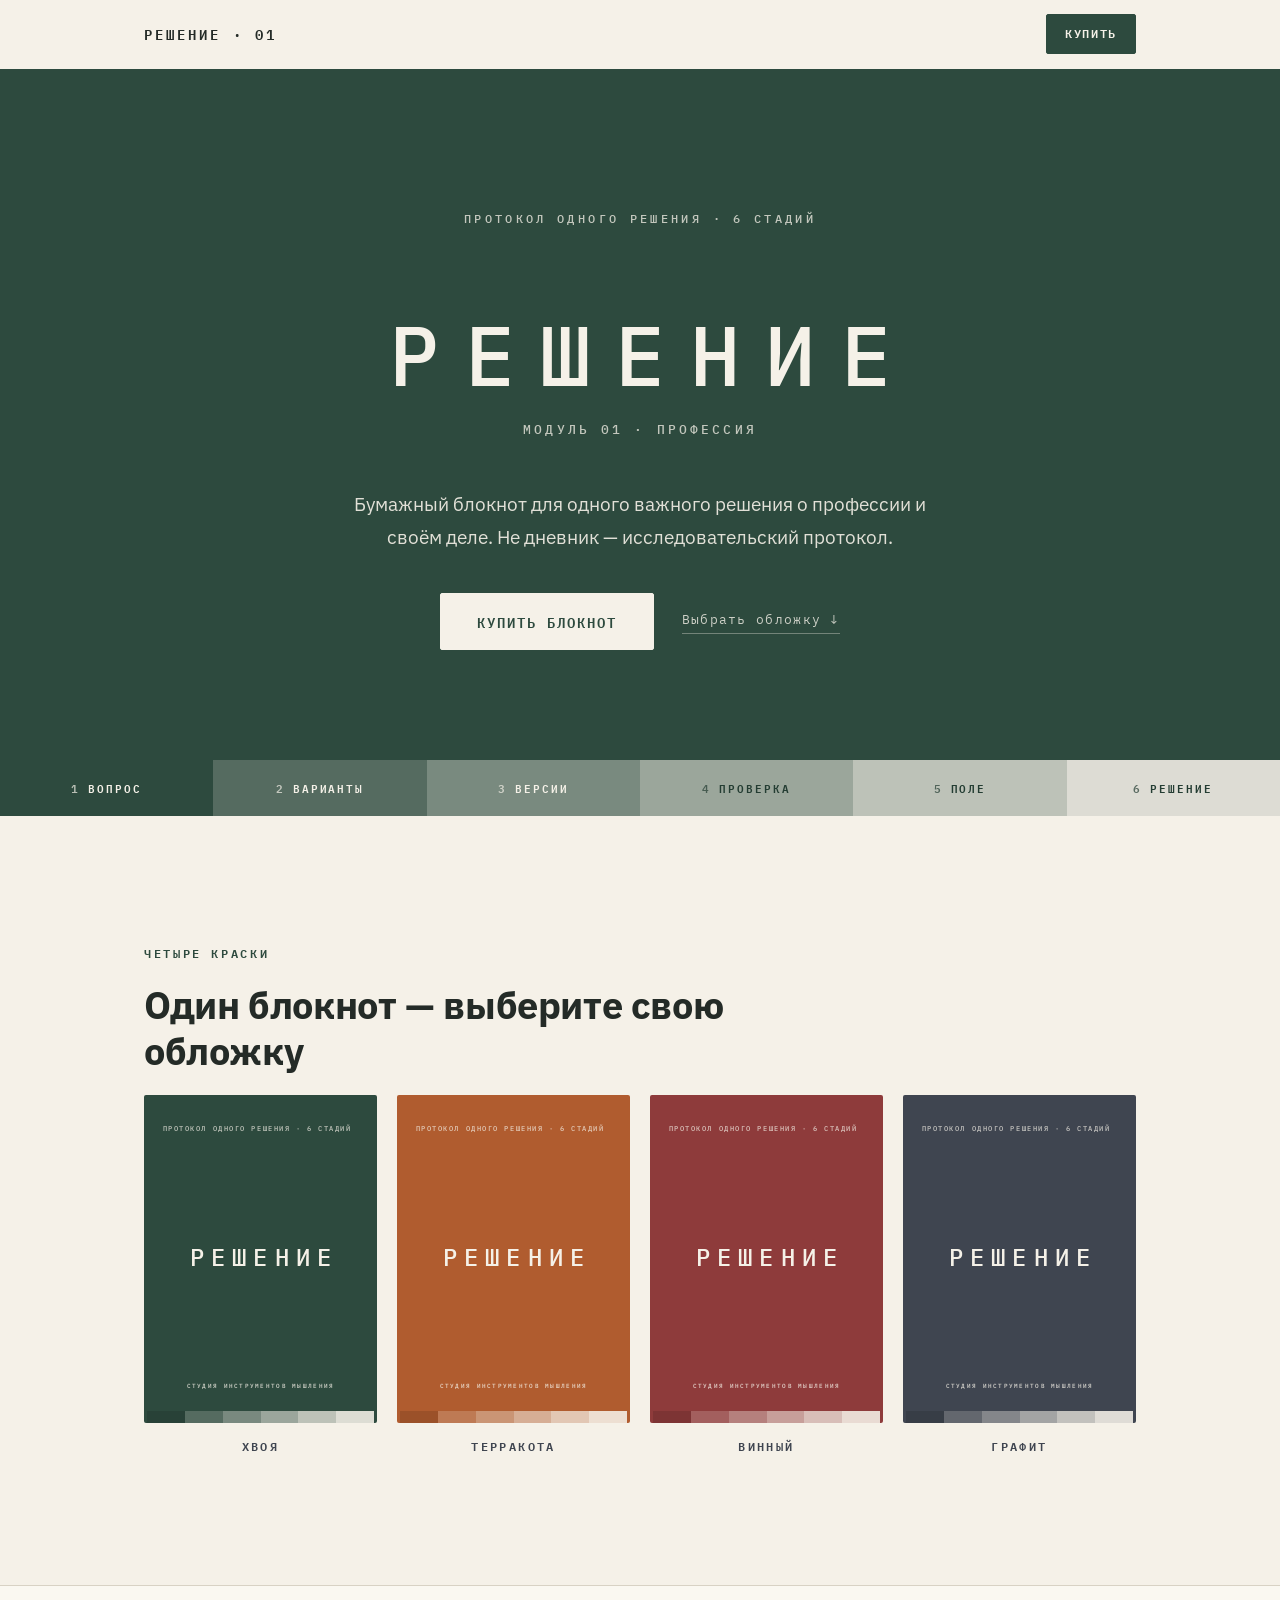
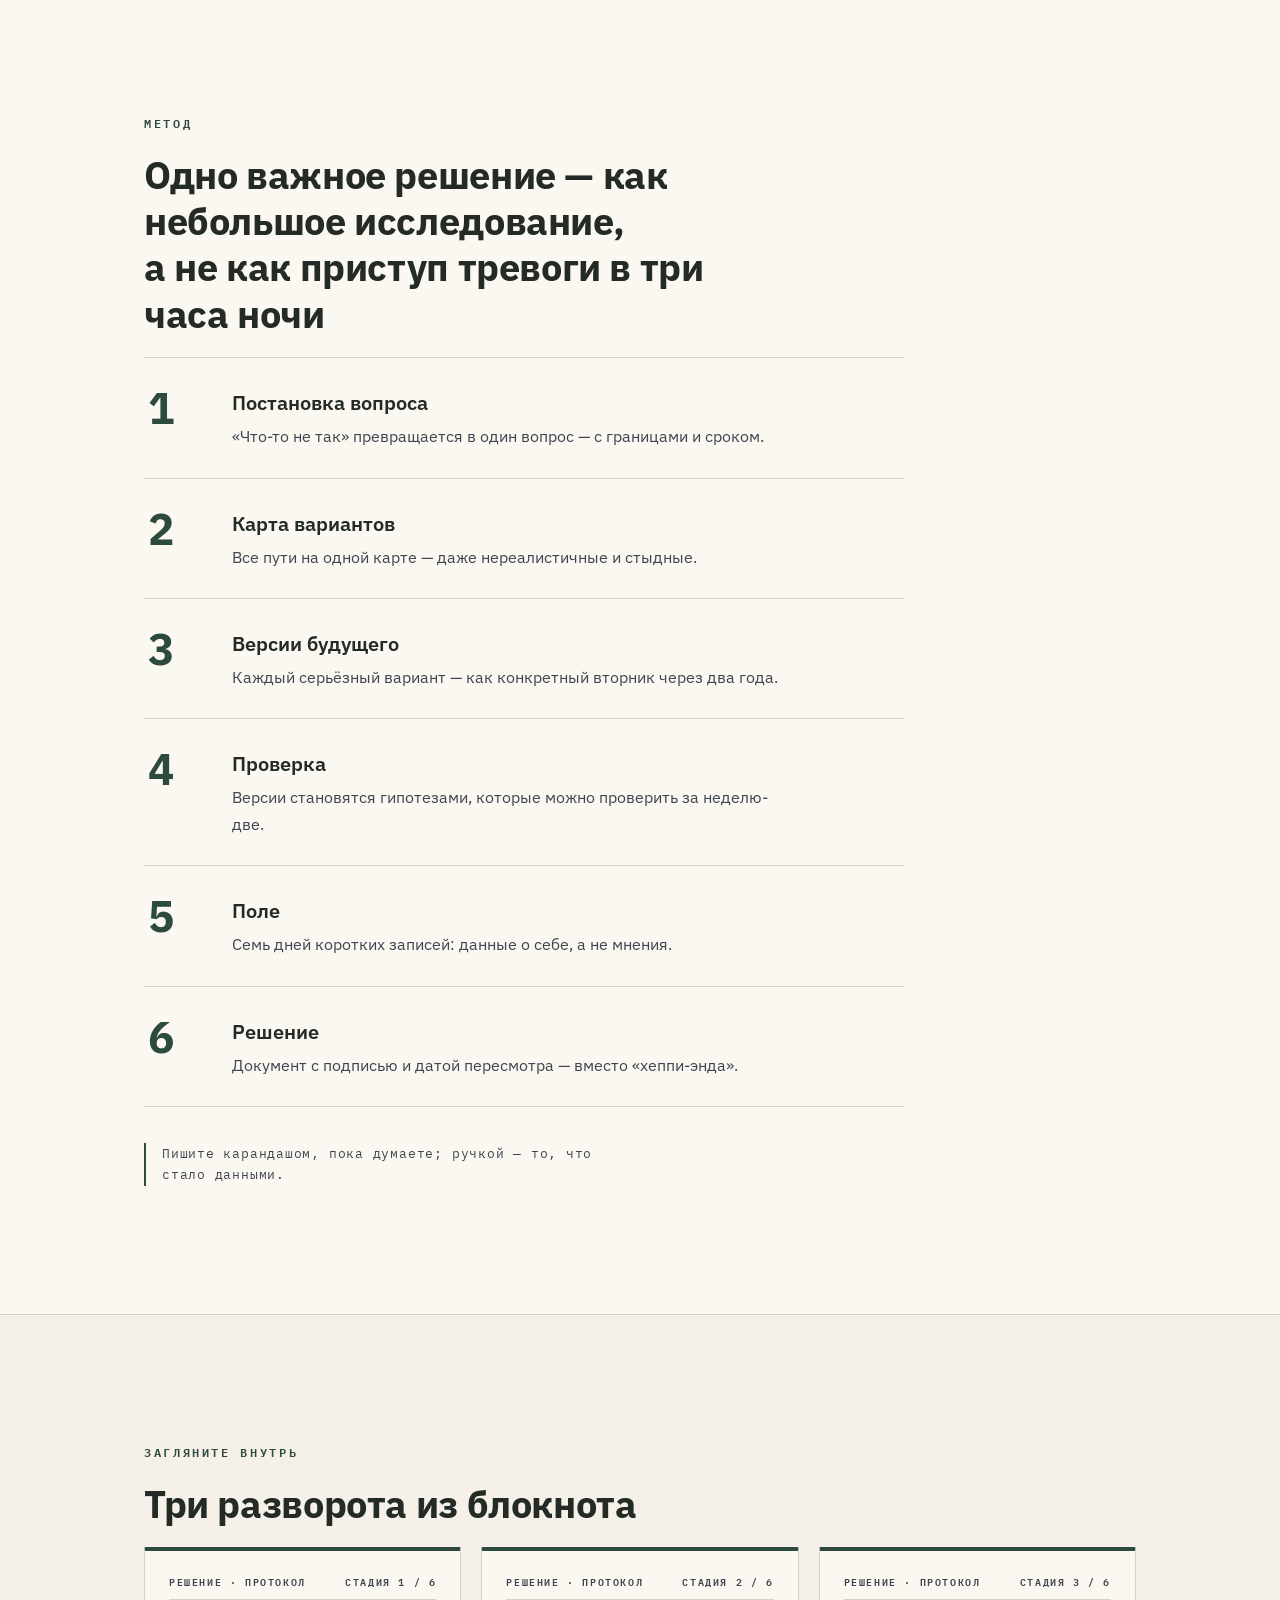
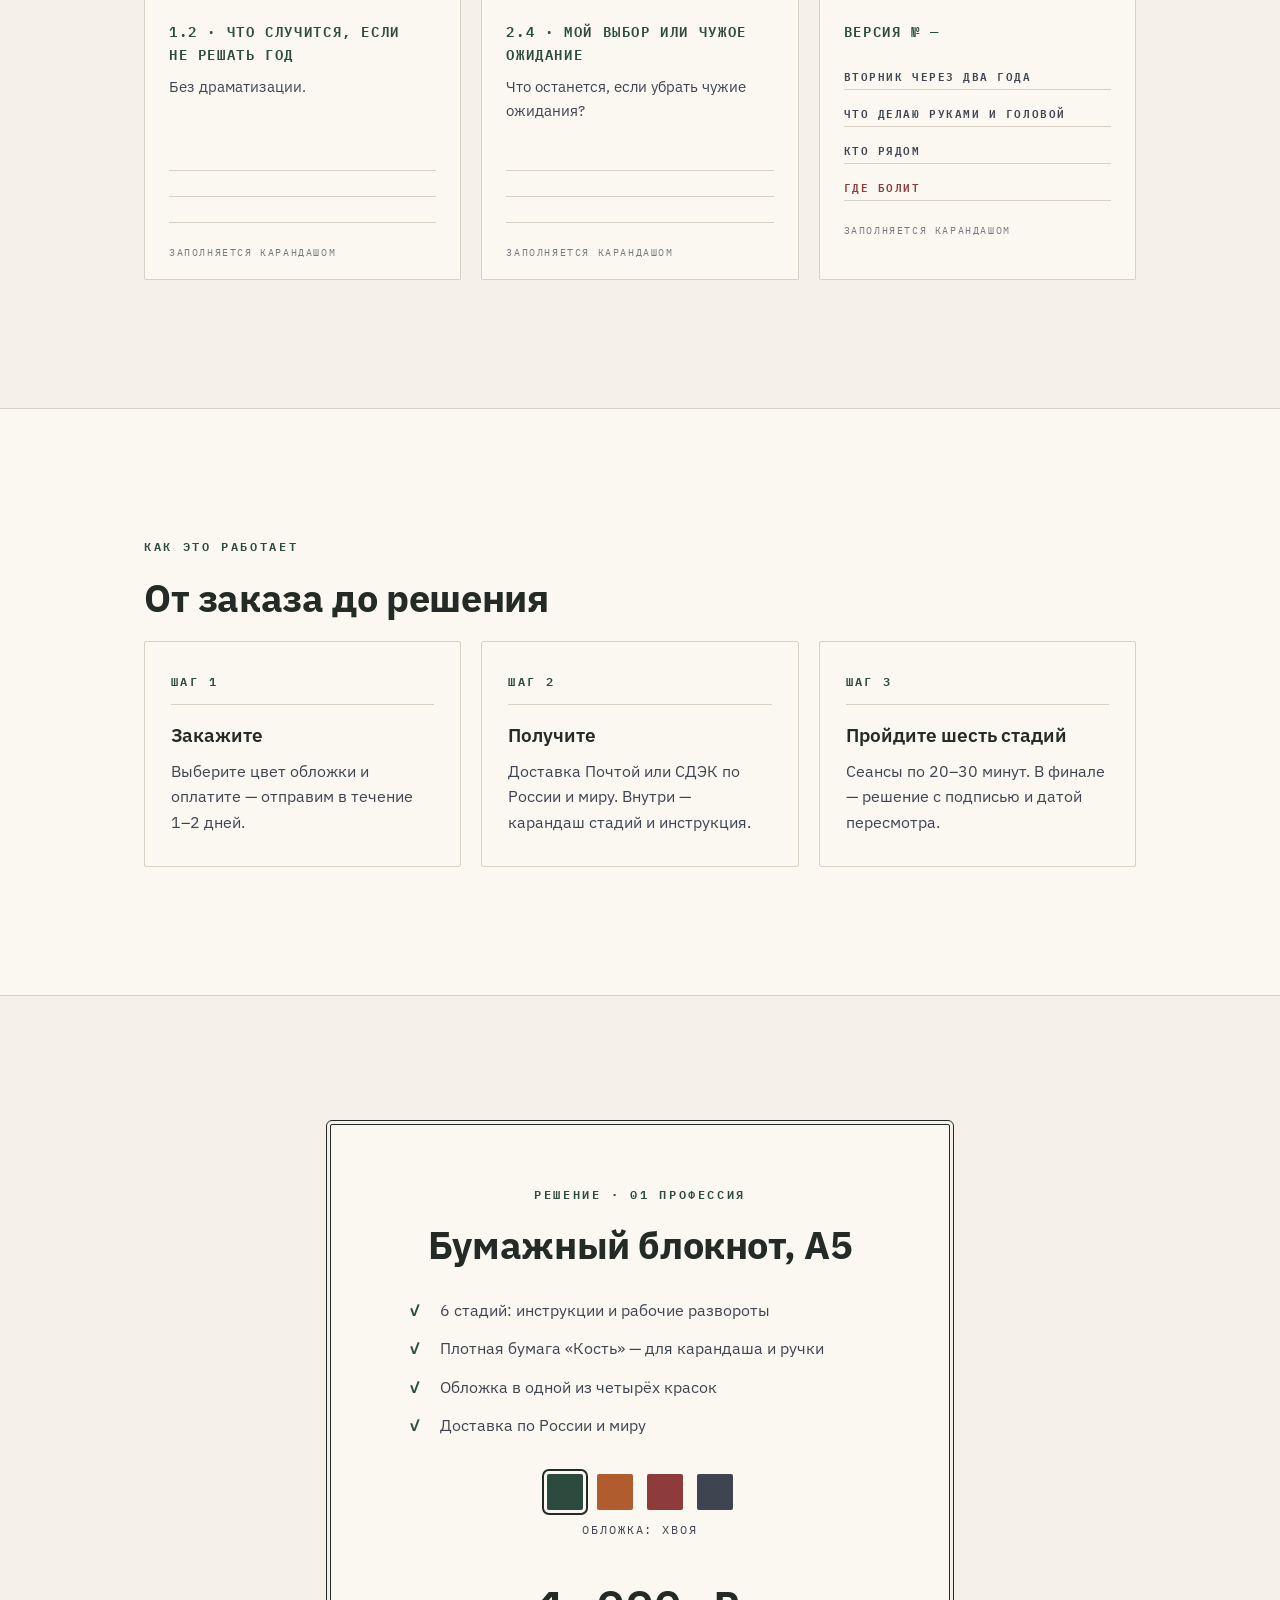
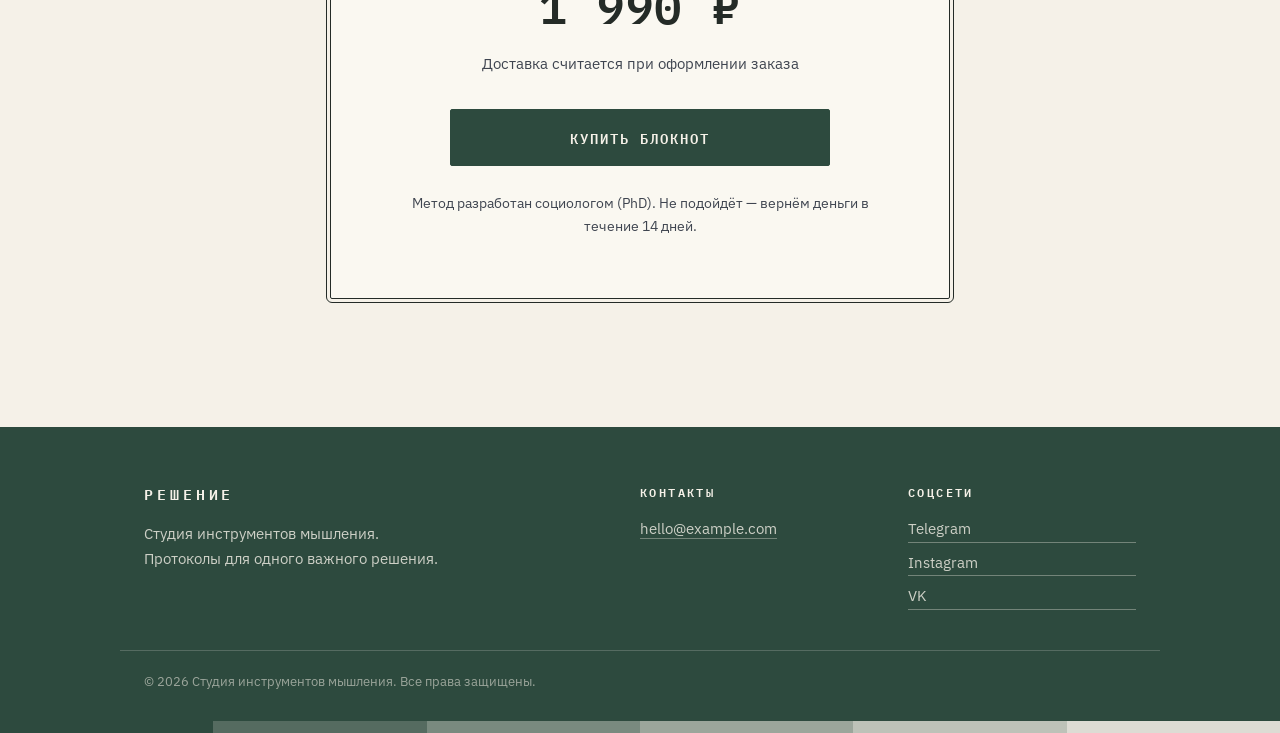
==== commit 5318cf21: "Бумажный блокнот: обложки четырёх красок, меньше текста Убраны упоминания PDF — продукт физический. " ====
--- a/index.html
+++ b/index.html
@@ -5,11 +5,10 @@
   <meta name="viewport" content="width=device-width, initial-scale=1.0">
 
   <!-- SEO: заголовок и описание страницы (можно менять текст) -->
-  <title>РЕШЕНИЕ · 01 Профессия — протокол одного решения, 6 стадий</title>
-  <meta name="description" content="«Решение» — рефлексивный блокнот-протокол для одного важного решения о профессии и своём деле. Шесть стадий: от постановки вопроса до решения с датой пересмотра. Метод разработан социологом.">
-
-  <!-- Шрифты блокнота: IBM Plex Sans (текст) + IBM Plex Mono (служебные надписи).
-       Оба поддерживают кириллицу. -->
+  <title>РЕШЕНИЕ · 01 Профессия — бумажный блокнот-протокол, 6 стадий</title>
+  <meta name="description" content="«Решение» — бумажный рефлексивный блокнот для одного важного решения о профессии и своём деле. Шесть стадий, четыре цвета обложки. Метод разработан социологом.">
+
+  <!-- Шрифты блокнота: IBM Plex Sans (текст) + IBM Plex Mono (служебные надписи) -->
   <link rel="preconnect" href="https://fonts.googleapis.com">
   <link rel="preconnect" href="https://fonts.gstatic.com" crossorigin>
   <link href="https://fonts.googleapis.com/css2?family=IBM+Plex+Mono:wght@400;500;600&family=IBM+Plex+Sans:wght@400;500;600;700&display=swap&subset=cyrillic" rel="stylesheet">
@@ -23,22 +22,18 @@
 <body>
 
   <!-- ============================================================
-       ШАПКА САЙТА
-       Название слева, кнопка покупки справа.
+       ШАПКА: название слева, кнопка покупки справа
        ============================================================ -->
   <header class="site-header" id="site-header">
     <div class="container header-inner">
       <a href="#hero" class="logo">РЕШЕНИЕ&nbsp;·&nbsp;01</a>
-      <!-- Кнопка в шапке ведёт к блоку с ценой -->
-      <a href="#price" class="btn btn-small">Купить блокнот</a>
+      <a href="#price" class="btn btn-small">Купить</a>
     </div>
   </header>
 
   <!-- ============================================================
-       1. HERO-БЛОК
-       Композиция обложки блокнота, перенесённая в веб (эскиз 4f):
-       плашка хвои, моноширинное название с разрядкой,
-       керн-шкала внизу становится навигацией по шести стадиям.
+       1. HERO — обложка блокнота, перенесённая в веб.
+       Керн-шкала внизу — навигация по шести стадиям.
        ============================================================ -->
   <section class="hero" id="hero">
     <div class="container hero-inner">
@@ -48,24 +43,17 @@
       <p class="hero-module">Модуль 01&nbsp;·&nbsp;Профессия</p>
 
       <p class="hero-subtitle">
-        Рефлексивный блокнот для одного важного решения о профессии и своём деле.
-        Не дневник и не мотивация: исследовательский протокол, в котором ваш
-        собственный ответ становится виден.
+        Бумажный блокнот для одного важного решения о профессии и своём деле.
+        Не дневник — исследовательский протокол.
       </p>
 
       <div class="hero-actions">
-        <!--
-          ГЛАВНАЯ КНОПКА ПОКУПКИ.
-          Сейчас ведёт к блоку с ценой. Если захотите вести сразу на оплату —
-          замените href на платёжную ссылку (Stripe / ЮKassa / Gumroad).
-        -->
         <a href="#price" class="btn btn-paper">Купить блокнот</a>
-        <a href="#method" class="hero-more">Как устроен метод&nbsp;↓</a>
-      </div>
-    </div>
-
-    <!-- Керн-шкала: шесть слоёв-растяжек хвои, как на обложке.
-         Каждый слой — ссылка на свою стадию ниже по странице. -->
+        <a href="#covers" class="hero-more">Выбрать обложку&nbsp;↓</a>
+      </div>
+    </div>
+
+    <!-- Керн-шкала: шесть слоёв-растяжек, каждый ведёт к своей стадии -->
     <nav class="kern" aria-label="Шесть стадий">
       <a href="#stage-1" class="kern-seg kern-1"><span class="kern-num">1</span><span class="kern-label">Вопрос</span></a>
       <a href="#stage-2" class="kern-seg kern-2"><span class="kern-num">2</span><span class="kern-label">Варианты</span></a>
@@ -77,123 +65,133 @@
   </section>
 
   <!-- ============================================================
-       2. БЛОК «ПРОБЛЕМА» — зачем этот блокнот
-       ============================================================ -->
-  <section class="section" id="why">
-    <div class="container">
-      <p class="eyebrow">Зачем этот блокнот</p>
+       2. ОБЛОЖКИ — четыре краски серии.
+       Пока обложки нарисованы кодом по печатному макету.
+       КОГДА ПОЯВЯТСЯ ФОТОГРАФИИ: замените каждый <div class="cover">
+       на <img src="photo-hvoya.jpg" alt="Блокнот «Решение», хвоя">
+       (файлы фото положите рядом с index.html).
+       Клик по обложке выбирает цвет и ведёт к покупке.
+       ============================================================ -->
+  <section class="section" id="covers">
+    <div class="container">
+      <p class="eyebrow">Четыре краски</p>
+      <h2 class="section-title">Один блокнот&nbsp;— выберите свою обложку</h2>
+
+      <div class="covers-grid">
+        <!-- Обложка: хвоя -->
+        <button class="cover-item" data-color="Хвоя" type="button">
+          <span class="cover" style="--c:#2d4a3e">
+            <span class="cover-top">Протокол одного решения · 6 стадий</span>
+            <span class="cover-name">Решение</span>
+            <span class="cover-studio">Студия инструментов мышления</span>
+            <span class="cover-kern"><i></i><i></i><i></i><i></i><i></i><i></i></span>
+          </span>
+          <span class="cover-caption">Хвоя</span>
+        </button>
+
+        <!-- Обложка: терракота -->
+        <button class="cover-item" data-color="Терракота" type="button">
+          <span class="cover" style="--c:#b05c2f">
+            <span class="cover-top">Протокол одного решения · 6 стадий</span>
+            <span class="cover-name">Решение</span>
+            <span class="cover-studio">Студия инструментов мышления</span>
+            <span class="cover-kern"><i></i><i></i><i></i><i></i><i></i><i></i></span>
+          </span>
+          <span class="cover-caption">Терракота</span>
+        </button>
+
+        <!-- Обложка: винный -->
+        <button class="cover-item" data-color="Винный" type="button">
+          <span class="cover" style="--c:#8e3b3b">
+            <span class="cover-top">Протокол одного решения · 6 стадий</span>
+            <span class="cover-name">Решение</span>
+            <span class="cover-studio">Студия инструментов мышления</span>
+            <span class="cover-kern"><i></i><i></i><i></i><i></i><i></i><i></i></span>
+          </span>
+          <span class="cover-caption">Винный</span>
+        </button>
+
+        <!-- Обложка: графит -->
+        <button class="cover-item" data-color="Графит" type="button">
+          <span class="cover" style="--c:#3f4550">
+            <span class="cover-top">Протокол одного решения · 6 стадий</span>
+            <span class="cover-name">Решение</span>
+            <span class="cover-studio">Студия инструментов мышления</span>
+            <span class="cover-kern"><i></i><i></i><i></i><i></i><i></i><i></i></span>
+          </span>
+          <span class="cover-caption">Графит</span>
+        </button>
+      </div>
+    </div>
+  </section>
+
+  <!-- ============================================================
+       3. МЕТОД — шесть стадий, коротко
+       ============================================================ -->
+  <section class="section section-tinted" id="method">
+    <div class="container">
+      <p class="eyebrow">Метод</p>
       <h2 class="section-title">Одно важное решение&nbsp;— как небольшое исследование, а&nbsp;не&nbsp;как приступ тревоги в&nbsp;три часа ночи</h2>
-      <p class="section-lead">
-        Пока решение живёт только в голове, оно ходит по кругу. Без структуры
-        три вещи происходят почти со всеми:
-      </p>
-
-      <div class="grid grid-3">
-        <div class="card">
-          <p class="card-index">01</p>
-          <h3 class="card-title">Тревога вместо вопроса</h3>
-          <p class="card-text">«Меня всё бесит» — это состояние, а не вопрос. На состояние нельзя ответить, поэтому оно возвращается каждую ночь в одном и том же виде.</p>
-        </div>
-        <div class="card">
-          <p class="card-index">02</p>
-          <h3 class="card-title">Два варианта вместо поля</h3>
-          <p class="card-text">В голове выбор сжимается до «остаться или уйти». Настоящих путей почти всегда больше — но их не видно, пока они не разложены на бумаге.</p>
-        </div>
-        <div class="card">
-          <p class="card-index">03</p>
-          <h3 class="card-title">Чужие ожидания вместо своих</h3>
-          <p class="card-text">Часть вариантов мы держим, потому что «так правильно» или чтобы кого-то не расстроить. Отличить их от своих можно только прямым вопросом.</p>
-        </div>
-      </div>
-    </div>
-  </section>
-
-  <!-- ============================================================
-       3. БЛОК «РЕШЕНИЕ» — метод и шесть стадий
-       ============================================================ -->
-  <section class="section section-tinted" id="method">
-    <div class="container">
-      <p class="eyebrow">Метод</p>
-      <h2 class="section-title">Шесть стадий: от&nbsp;«что-то не&nbsp;так» до&nbsp;решения с&nbsp;датой пересмотра</h2>
-      <p class="section-lead">
-        Метод пришёл из качественной социологии: прежде чем сделать вывод, исследователь
-        собирает данные, размечает голоса, проверяет гипотезы — и только потом решает.
-        Здесь вы одновременно и исследователь, и поле. Блокнот не даёт советов —
-        он задаёт структуру.
-      </p>
-
-      <!-- Шесть стадий. У каждой есть свой id — на них ведёт керн-шкала из hero. -->
+
+      <!-- Шесть стадий: только название и одна строка -->
       <ol class="stages">
         <li class="stage" id="stage-1">
           <span class="stage-num">1</span>
           <div class="stage-body">
             <h3 class="stage-title">Постановка вопроса</h3>
-            <p class="stage-meta">≈ 1 сеанс · 20 минут</p>
-            <p class="stage-text">Первая стадия превращает «что-то не так» в один исследовательский вопрос — конкретный, с границами и сроком.</p>
+            <p class="stage-text">«Что-то не так» превращается в один вопрос — с границами и сроком.</p>
           </div>
         </li>
         <li class="stage" id="stage-2">
           <span class="stage-num">2</span>
           <div class="stage-body">
             <h3 class="stage-title">Карта вариантов</h3>
-            <p class="stage-meta">≈ 2 сеанса по 20 минут</p>
-            <p class="stage-text">Прежде чем выбирать, вы раскладываете на карте все пути — даже те, что кажутся нереалистичными или стыдными. Полнота поля важнее правдоподобия.</p>
+            <p class="stage-text">Все пути на одной карте — даже нереалистичные и стыдные.</p>
           </div>
         </li>
         <li class="stage" id="stage-3">
           <span class="stage-num">3</span>
           <div class="stage-body">
             <h3 class="stage-title">Версии будущего</h3>
-            <p class="stage-meta">≈ 2 сеанса по 30 минут</p>
-            <p class="stage-text">Каждый серьёзный вариант прописан как конкретное будущее: обычный вторник, деньги, окружение — и честное «где болит».</p>
+            <p class="stage-text">Каждый серьёзный вариант — как конкретный вторник через два года.</p>
           </div>
         </li>
         <li class="stage" id="stage-4">
           <span class="stage-num">4</span>
           <div class="stage-body">
             <h3 class="stage-title">Проверка</h3>
-            <p class="stage-meta">≈ 1 сеанс · 30 минут</p>
-            <p class="stage-text">Версии превращаются в гипотезы: что можно проверить в реальности за неделю-две, и что будет считаться результатом.</p>
+            <p class="stage-text">Версии становятся гипотезами, которые можно проверить за неделю-две.</p>
           </div>
         </li>
         <li class="stage" id="stage-5">
           <span class="stage-num">5</span>
           <div class="stage-body">
             <h3 class="stage-title">Поле</h3>
-            <p class="stage-meta">≈ 7 дней · по 5 минут</p>
-            <p class="stage-text">Дневниковый срез: семь дней коротких записей и шкала энергии. Вы собираете данные о себе — не мнения, а наблюдения.</p>
+            <p class="stage-text">Семь дней коротких записей: данные о себе, а не мнения.</p>
           </div>
         </li>
         <li class="stage" id="stage-6">
           <span class="stage-num">6</span>
           <div class="stage-body">
             <h3 class="stage-title">Решение</h3>
-            <p class="stage-meta">≈ 1 сеанс · 20 минут</p>
-            <p class="stage-text">Итог оформляется как документ: формулировка, подпись — и протокол пересмотра с датой вместо «хеппи-энда». Решение можно проверить и пересмотреть.</p>
+            <p class="stage-text">Документ с подписью и датой пересмотра — вместо «хеппи-энда».</p>
           </div>
         </li>
       </ol>
 
-      <!-- Правило карандаша — фирменная деталь метода -->
       <p class="method-note">Пишите карандашом, пока думаете; ручкой&nbsp;— то, что стало данными.</p>
     </div>
   </section>
 
   <!-- ============================================================
-       4. БЛОК С ПРИМЕРАМИ ВОПРОСОВ
-       Три карточки, свёрстанные как настоящие развороты блокнота.
+       4. ТРИ РАЗВОРОТА ИЗ БЛОКНОТА
        ============================================================ -->
   <section class="section" id="inside">
     <div class="container">
       <p class="eyebrow">Загляните внутрь</p>
       <h2 class="section-title">Три разворота из&nbsp;блокнота</h2>
-      <p class="section-lead">
-        Никаких «кем вы видите себя через пять лет». Каждый вопрос — рабочий
-        инструмент с инструкцией, на него трудно ответить на автомате.
-      </p>
 
       <div class="grid grid-3">
-        <!-- Разворот из стадии 1 -->
         <article class="page-card">
           <p class="page-head"><span>Решение · протокол</span><span>Стадия 1 / 6</span></p>
           <p class="page-num">1.2 · Что случится, если не&nbsp;решать год</p>
@@ -202,16 +200,14 @@
           <p class="page-foot">Заполняется карандашом</p>
         </article>
 
-        <!-- Разворот из стадии 2 -->
         <article class="page-card">
           <p class="page-head"><span>Решение · протокол</span><span>Стадия 2 / 6</span></p>
           <p class="page-num">2.4 · Мой выбор или чужое ожидание</p>
-          <p class="page-hint">Какие варианты вы держите, потому что так «правильно»? Что останется, если убрать чужие ожидания?</p>
+          <p class="page-hint">Что останется, если убрать чужие ожидания?</p>
           <div class="page-lines" aria-hidden="true"><i></i><i></i><i></i></div>
           <p class="page-foot">Заполняется карандашом</p>
         </article>
 
-        <!-- Разворот из стадии 3 -->
         <article class="page-card">
           <p class="page-head"><span>Решение · протокол</span><span>Стадия 3 / 6</span></p>
           <p class="page-num">Версия №&nbsp;—</p>
@@ -228,67 +224,73 @@
   </section>
 
   <!-- ============================================================
-       5. БЛОК «КАК ЭТО РАБОТАЕТ» — три шага от покупки до результата
+       5. КАК ЭТО РАБОТАЕТ — три шага от заказа до решения
        ============================================================ -->
   <section class="section section-tinted" id="how">
     <div class="container">
       <p class="eyebrow">Как это работает</p>
-      <h2 class="section-title">От покупки до решения&nbsp;— три шага</h2>
+      <h2 class="section-title">От заказа до решения</h2>
 
       <div class="grid grid-3">
         <div class="card">
           <p class="card-index">Шаг 1</p>
-          <h3 class="card-title">Оплатите и получите PDF</h3>
-          <p class="card-text">Сразу после оплаты блокнот приходит на почту. Формат A5: печатайте целиком или по стадиям — либо заполняйте на планшете.</p>
+          <h3 class="card-title">Закажите</h3>
+          <p class="card-text">Выберите цвет обложки и оплатите — отправим в течение 1–2 дней.</p>
         </div>
         <div class="card">
           <p class="card-index">Шаг 2</p>
-          <h3 class="card-title">Проходите стадии по порядку</h3>
-          <p class="card-text">Сеансы по 20–30 минут. У каждой стадии — короткая инструкция и признаки готовности, поэтому «не знаю, что писать» не случится.</p>
+          <h3 class="card-title">Получите</h3>
+          <p class="card-text">Доставка Почтой или СДЭК по России и миру. Внутри — карандаш стадий и инструкция.</p>
         </div>
         <div class="card">
           <p class="card-index">Шаг 3</p>
-          <h3 class="card-title">Зафиксируйте решение</h3>
-          <p class="card-text">В финале — рамка документа: формулировка решения, подпись и дата пересмотра. Не клятва на всю жизнь, а решение, которое можно проверить.</p>
+          <h3 class="card-title">Пройдите шесть стадий</h3>
+          <p class="card-text">Сеансы по 20–30 минут. В финале — решение с подписью и датой пересмотра.</p>
         </div>
       </div>
     </div>
   </section>
 
   <!-- ============================================================
-       6. БЛОК С ЦЕНОЙ И КНОПКОЙ ОПЛАТЫ
-       Свёрстан как «рамка документа» из финала блокнота.
+       6. ЦЕНА И ПОКУПКА — «рамка документа» из финала блокнота
        ============================================================ -->
   <section class="section" id="price">
     <div class="container">
       <div class="price-card">
         <p class="eyebrow">Решение · 01 Профессия</p>
-        <h2 class="section-title price-title">Блокнот-протокол в&nbsp;PDF</h2>
-
-        <!-- Что входит в покупку -->
+        <h2 class="section-title price-title">Бумажный блокнот, A5</h2>
+
         <ul class="price-list">
-          <li>PDF формата A5: 6 стадий, инструкции и рабочие развороты</li>
-          <li>Версия для печати и версия для заполнения на планшете</li>
-          <li>Дневниковый срез «Поле»: 7 дней наблюдений со шкалой энергии</li>
-          <li>Финальная рамка решения и протокол пересмотра с датой</li>
-          <li>Бесплатные обновления блокнота навсегда</li>
+          <li>6 стадий: инструкции и рабочие развороты</li>
+          <li>Плотная бумага «Кость» — для карандаша и ручки</li>
+          <li>Обложка в одной из четырёх красок</li>
+          <li>Доставка по России и миру</li>
         </ul>
 
+        <!-- Выбор цвета обложки. Выбранный цвет подставляется в строку ниже.
+             Клик по большим обложкам выше тоже выбирает цвет. -->
+        <div class="swatches" role="group" aria-label="Цвет обложки">
+          <button class="swatch is-selected" data-color="Хвоя" type="button" style="--c:#2d4a3e" aria-label="Хвоя"></button>
+          <button class="swatch" data-color="Терракота" type="button" style="--c:#b05c2f" aria-label="Терракота"></button>
+          <button class="swatch" data-color="Винный" type="button" style="--c:#8e3b3b" aria-label="Винный"></button>
+          <button class="swatch" data-color="Графит" type="button" style="--c:#3f4550" aria-label="Графит"></button>
+        </div>
+        <p class="swatch-caption">Обложка: <span id="selected-color">Хвоя</span></p>
+
         <!-- Цена. Поменяйте цифру на свою. -->
-        <p class="price-amount">1 490 ₽ <span class="price-old">2 400 ₽</span></p>
-        <p class="price-note">Разовый платёж · файл приходит на почту сразу после оплаты</p>
+        <p class="price-amount">1 990 ₽</p>
+        <p class="price-note">Доставка считается при оформлении заказа</p>
 
         <!--
           КНОПКА ОПЛАТЫ — ГЛАВНОЕ МЕСТО ДЛЯ ЗАМЕНЫ ССЫЛКИ.
           Вместо "#" вставьте свою платёжную ссылку, например:
+          - ЮKassa:               https://yookassa.ru/my/i/xxxxxx
+          - Тинькофф (Т-Касса):   https://securepay.tinkoff.ru/xxxxx
           - Stripe Payment Link:  https://buy.stripe.com/xxxxxx
-          - ЮKassa:               https://yookassa.ru/my/i/xxxxxx
-          - Gumroad / Payhip:     https://payhip.com/b/xxxxx
-          Атрибут target="_blank" откроет оплату в новой вкладке.
         -->
-        <a href="#" class="btn btn-buy" target="_blank" rel="noopener">Купить и получить PDF</a>
-
-        <p class="price-guarantee">Метод разработан социологом (PhD). Если блокнот не подойдёт&nbsp;— напишите в течение 14&nbsp;дней, вернём деньги без вопросов.</p>
+        <a href="#" class="btn btn-buy" target="_blank" rel="noopener">Купить блокнот</a>
+
+        <p class="price-guarantee">Метод разработан социологом (PhD). Не подойдёт&nbsp;— вернём деньги в течение 14&nbsp;дней.</p>
       </div>
     </div>
   </section>
@@ -330,7 +332,7 @@
     </div>
   </footer>
 
-  <!-- Небольшой скрипт: тень у шапки и заглушка кнопки оплаты -->
+  <!-- Скрипт: тень у шапки, выбор цвета обложки, заглушка кнопки оплаты -->
   <script src="script.js"></script>
 </body>
 </html>
--- a/styles.css
+++ b/styles.css
@@ -339,6 +339,164 @@
 }
 
 /* ==========================================================================
+   2. ОБЛОЖКИ — четыре краски серии.
+   Каждая обложка нарисована кодом по печатному макету (плашка 1+0):
+   цвет задаётся переменной --c прямо в index.html, растяжки керн-шкалы
+   считаются от неё автоматически через color-mix.
+   Когда появятся фотографии, блок .cover можно заменить на <img>.
+   ========================================================================== */
+
+.covers-grid {
+  display: grid;
+  grid-template-columns: repeat(4, 1fr);
+  gap: 20px;
+}
+
+/* Кнопка-обёртка: клик выбирает цвет и ведёт к покупке */
+.cover-item {
+  background: none;
+  border: none;
+  padding: 0;
+  cursor: pointer;
+  text-align: center;
+  font: inherit;
+}
+
+/* Сама обложка: пропорции A5 (1 : 1.41), плашка цвета --c */
+.cover {
+  display: flex;
+  flex-direction: column;
+  align-items: center;
+  aspect-ratio: 1 / 1.41;
+  background: var(--c);
+  color: var(--paper);
+  border-radius: 2px;
+  padding: 12% 8% 0;
+  transition: transform 0.2s ease, box-shadow 0.2s ease;
+}
+
+.cover-item:hover .cover {
+  transform: translateY(-4px);
+  box-shadow: 0 16px 32px rgba(36, 43, 39, 0.18);
+}
+
+/* Верхняя строка обложки */
+.cover-top {
+  font-family: var(--font-mono);
+  font-size: clamp(6px, 0.55vw, 8px);
+  font-weight: 500;
+  letter-spacing: 0.22em;
+  text-transform: uppercase;
+  opacity: 0.75;
+  align-self: flex-start;
+  text-align: left;
+}
+
+/* Название по центру */
+.cover-name {
+  font-family: var(--font-mono);
+  font-weight: 500;
+  font-size: clamp(15px, 1.9vw, 24px);
+  letter-spacing: 0.3em;
+  margin-left: 0.3em;
+  text-transform: uppercase;
+  margin-top: auto;
+  margin-bottom: auto;
+}
+
+/* Строка студии внизу */
+.cover-studio {
+  font-family: var(--font-mono);
+  font-size: clamp(5px, 0.5vw, 7px);
+  font-weight: 500;
+  letter-spacing: 0.2em;
+  text-transform: uppercase;
+  opacity: 0.85;
+  margin-bottom: 10%;
+}
+
+/* Керн-шкала по нижнему обрезу обложки: растяжки цвета обложки к бумаге */
+.cover-kern {
+  display: grid;
+  grid-template-columns: repeat(6, 1fr);
+  width: calc(100% + 16%); /* компенсируем боковые поля — шкала во всю ширину */
+  margin: 0 -8%;
+}
+
+.cover-kern i {
+  height: 12px;
+}
+
+.cover-kern i:nth-child(1) { background: color-mix(in srgb, var(--c) 88%, #000); }
+.cover-kern i:nth-child(2) { background: color-mix(in srgb, var(--c) 80%, var(--paper)); }
+.cover-kern i:nth-child(3) { background: color-mix(in srgb, var(--c) 62%, var(--paper)); }
+.cover-kern i:nth-child(4) { background: color-mix(in srgb, var(--c) 45%, var(--paper)); }
+.cover-kern i:nth-child(5) { background: color-mix(in srgb, var(--c) 28%, var(--paper)); }
+.cover-kern i:nth-child(6) { background: color-mix(in srgb, var(--c) 12%, var(--paper)); }
+
+/* Подпись цвета под обложкой */
+.cover-caption {
+  display: block;
+  font-family: var(--font-mono);
+  font-size: 12px;
+  font-weight: 600;
+  letter-spacing: 0.2em;
+  text-transform: uppercase;
+  color: var(--graphite);
+  margin-top: 14px;
+}
+
+/* Выбранная обложка: рамка цветом краски */
+.cover-item.is-selected .cover {
+  outline: 2px solid var(--ink);
+  outline-offset: 4px;
+}
+
+.cover-item.is-selected .cover-caption {
+  color: var(--ink);
+}
+
+/* ==========================================================================
+   ВЫБОР ЦВЕТА В БЛОКЕ ЦЕНЫ — четыре квадрата-краски
+   ========================================================================== */
+
+.swatches {
+  display: flex;
+  justify-content: center;
+  gap: 14px;
+  margin-bottom: 10px;
+}
+
+.swatch {
+  width: 36px;
+  height: 36px;
+  border: none;
+  border-radius: 2px;
+  background: var(--c);
+  cursor: pointer;
+  transition: transform 0.15s ease;
+}
+
+.swatch:hover {
+  transform: scale(1.08);
+}
+
+/* Выбранная краска — рамка чернильного цвета */
+.swatch.is-selected {
+  outline: 2px solid var(--ink);
+  outline-offset: 3px;
+}
+
+.swatch-caption {
+  font-family: var(--font-mono);
+  font-size: 12px;
+  letter-spacing: 0.16em;
+  text-transform: uppercase;
+  color: var(--graphite);
+  margin-bottom: 28px;
+}
+
+/* ==========================================================================
    СЕТКИ И КАРТОЧКИ
    ========================================================================== */
 
@@ -705,6 +863,20 @@
     grid-template-columns: repeat(2, 1fr);
   }
 
+  /* Обложки: 2×2 на планшете и телефоне */
+  .covers-grid {
+    grid-template-columns: repeat(2, 1fr);
+  }
+
+  .cover-name {
+    font-size: clamp(15px, 3.4vw, 24px);
+  }
+
+  .cover-top,
+  .cover-studio {
+    font-size: 6px;
+  }
+
   .footer-inner {
     grid-template-columns: 1fr 1fr;
   }
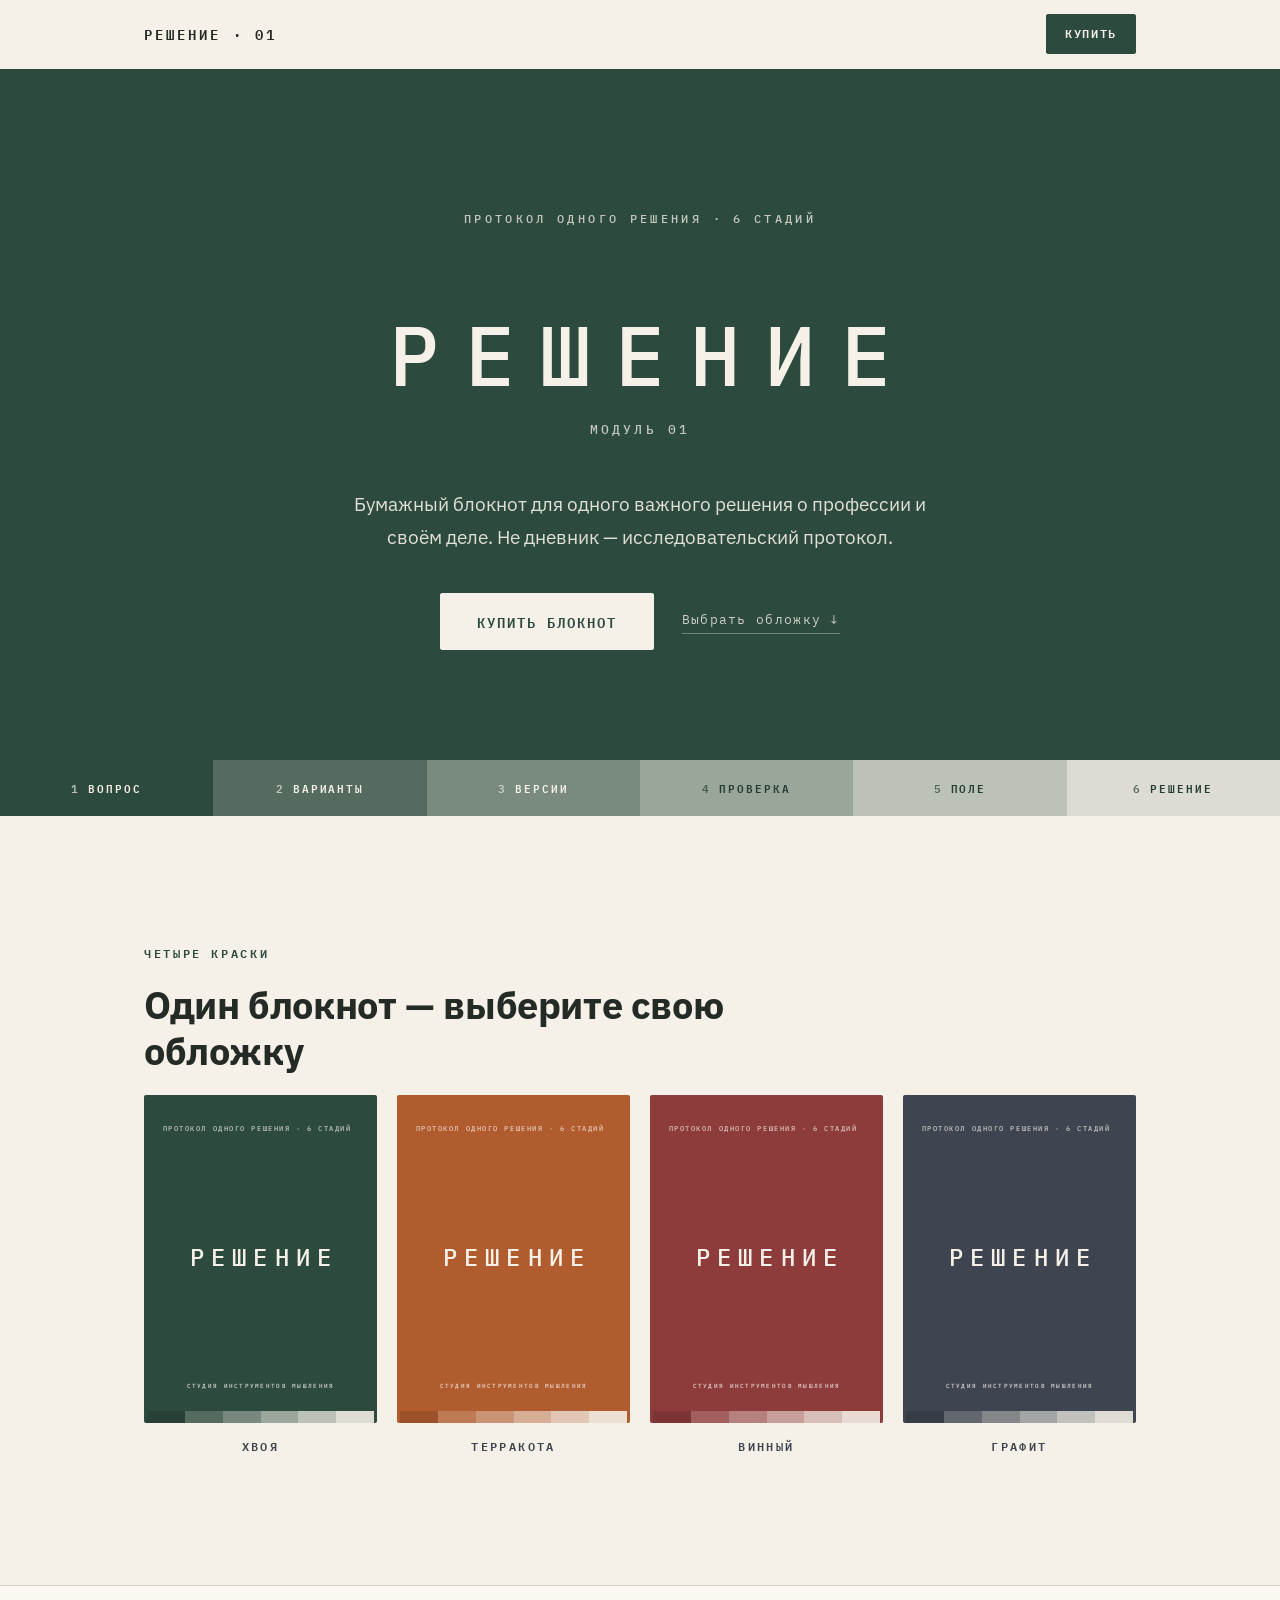
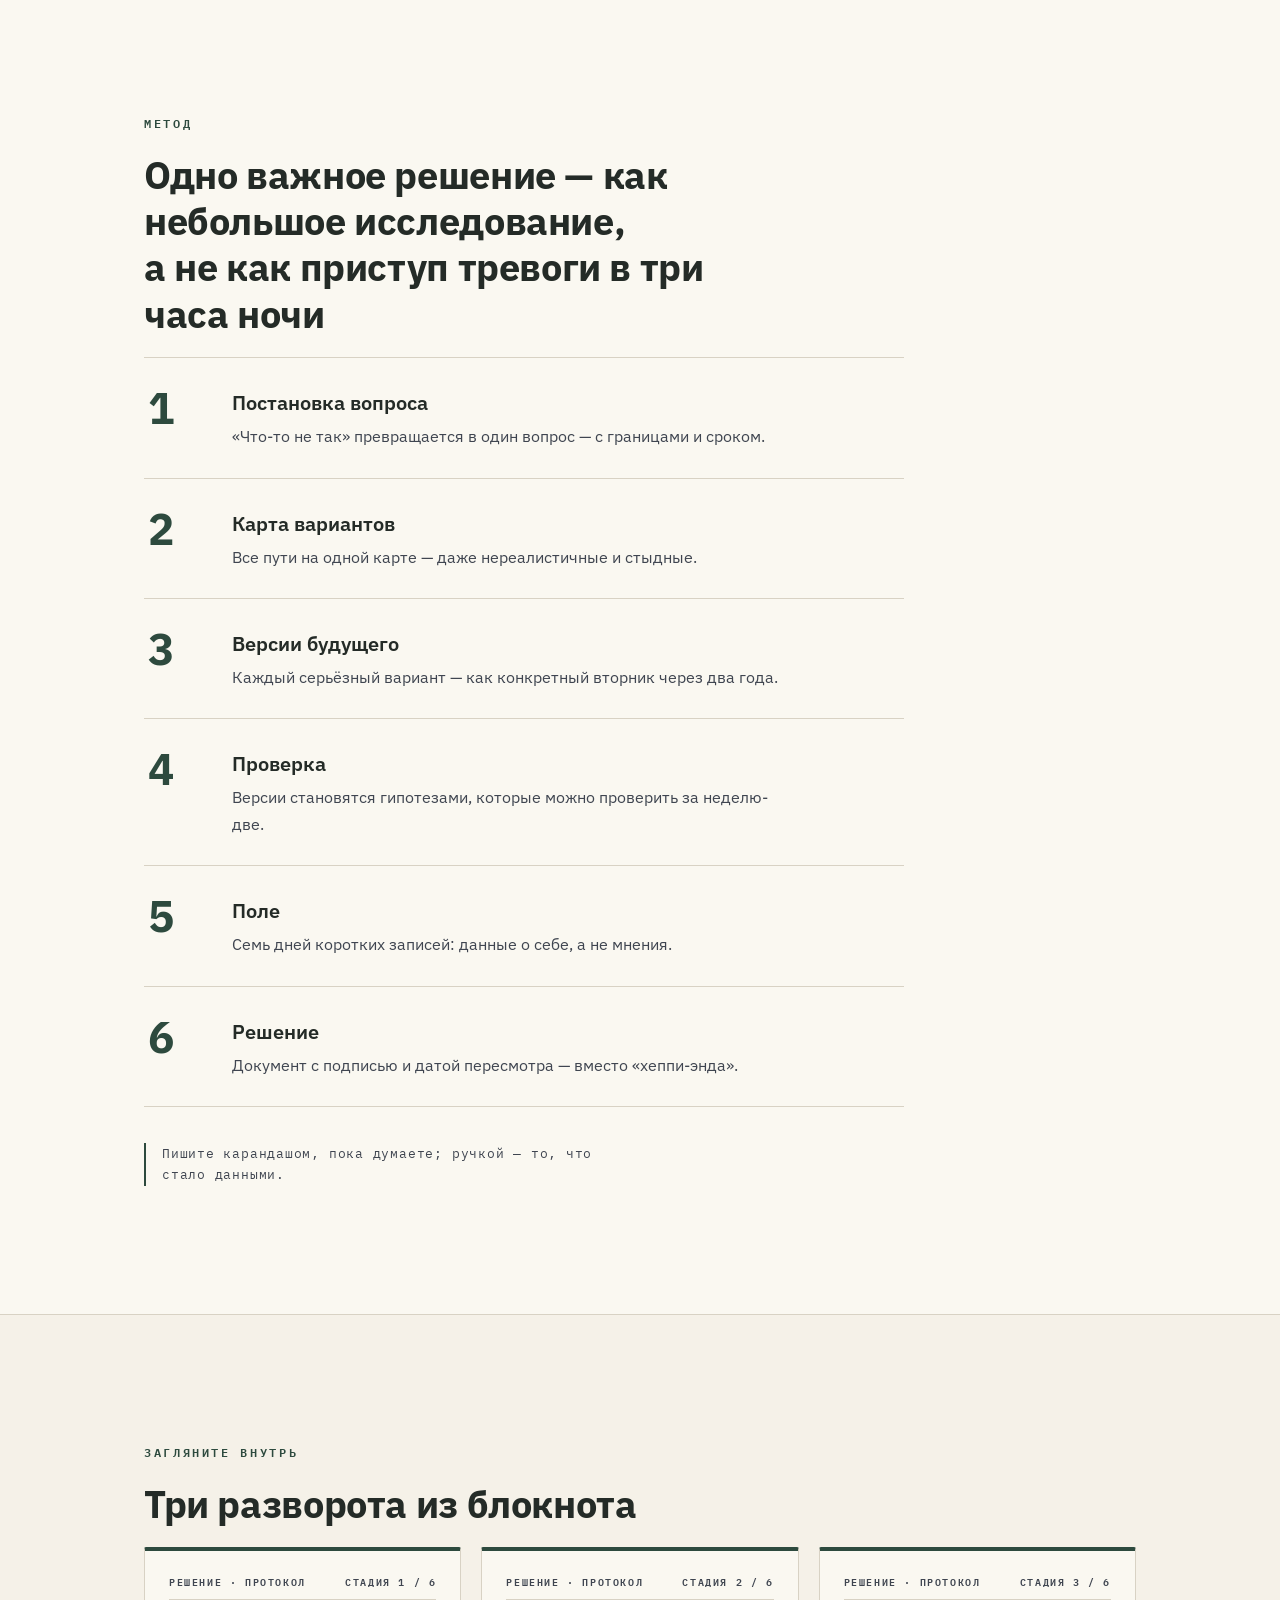
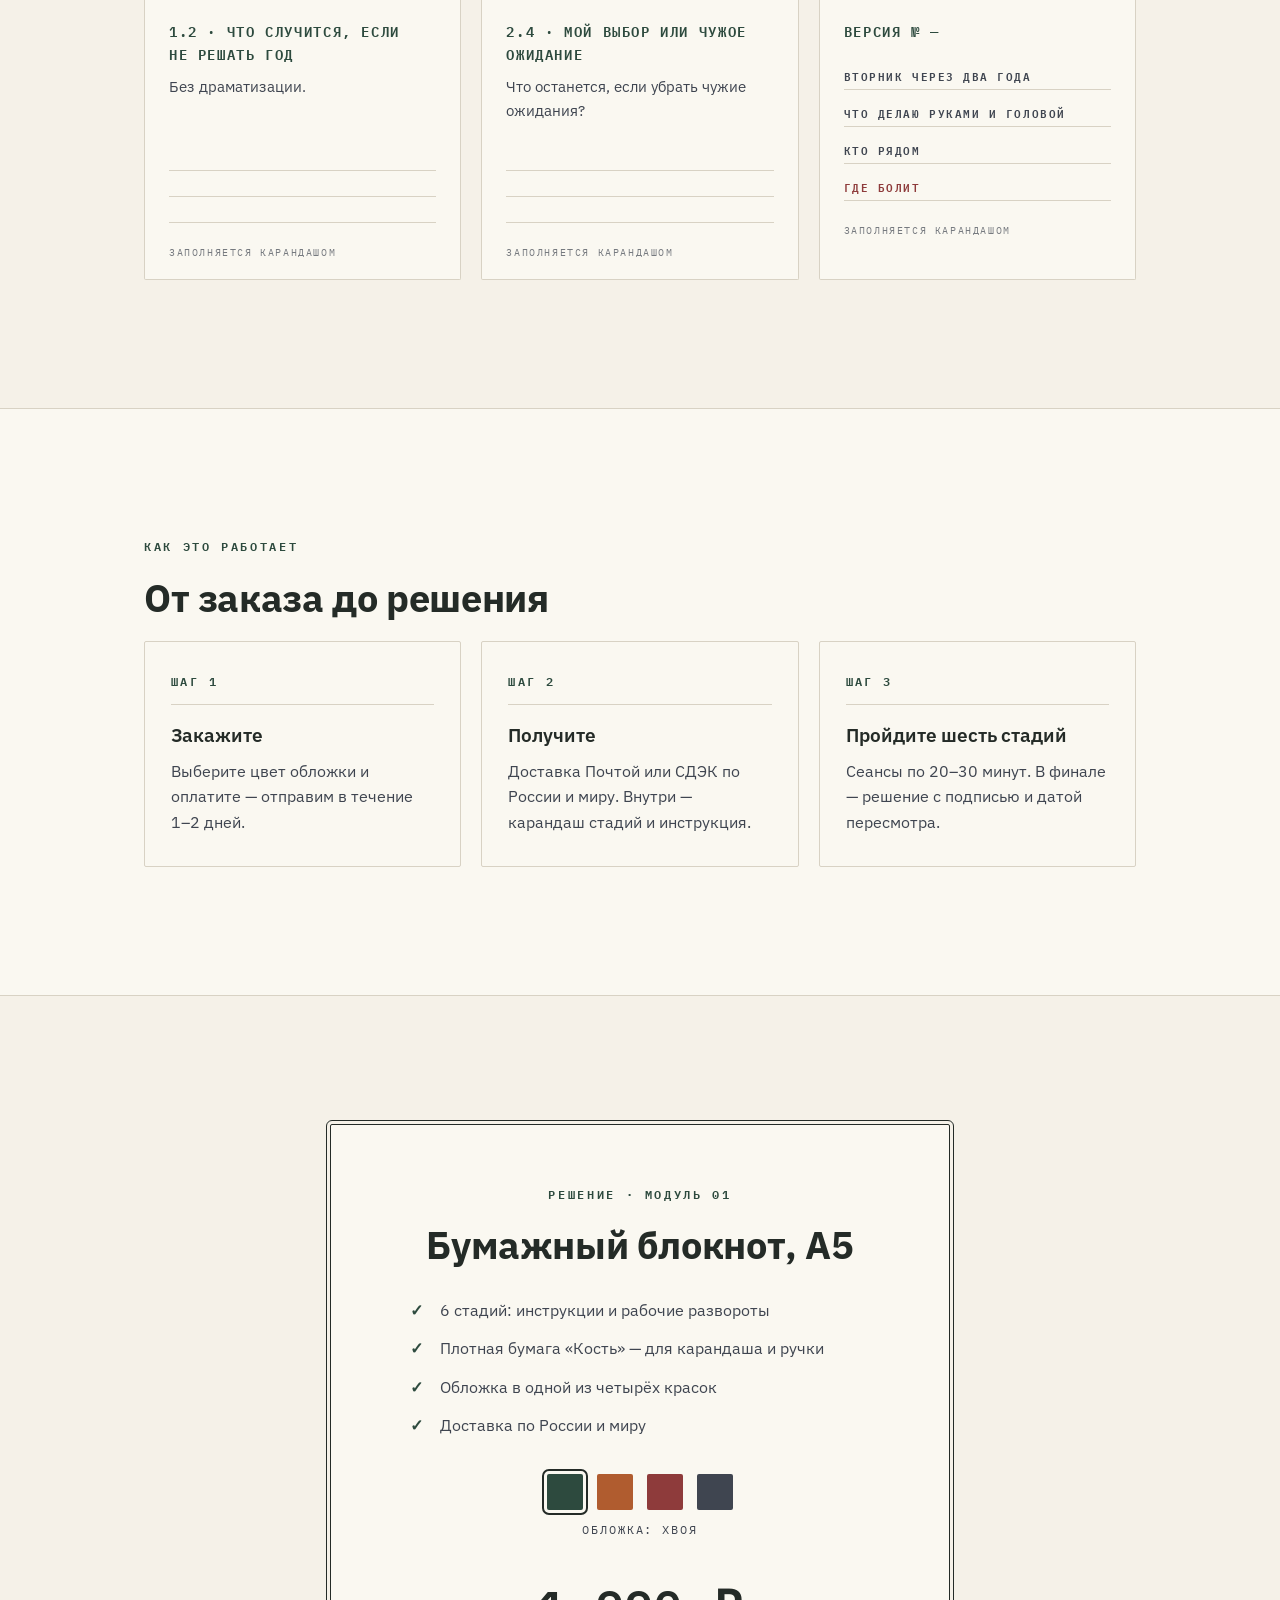
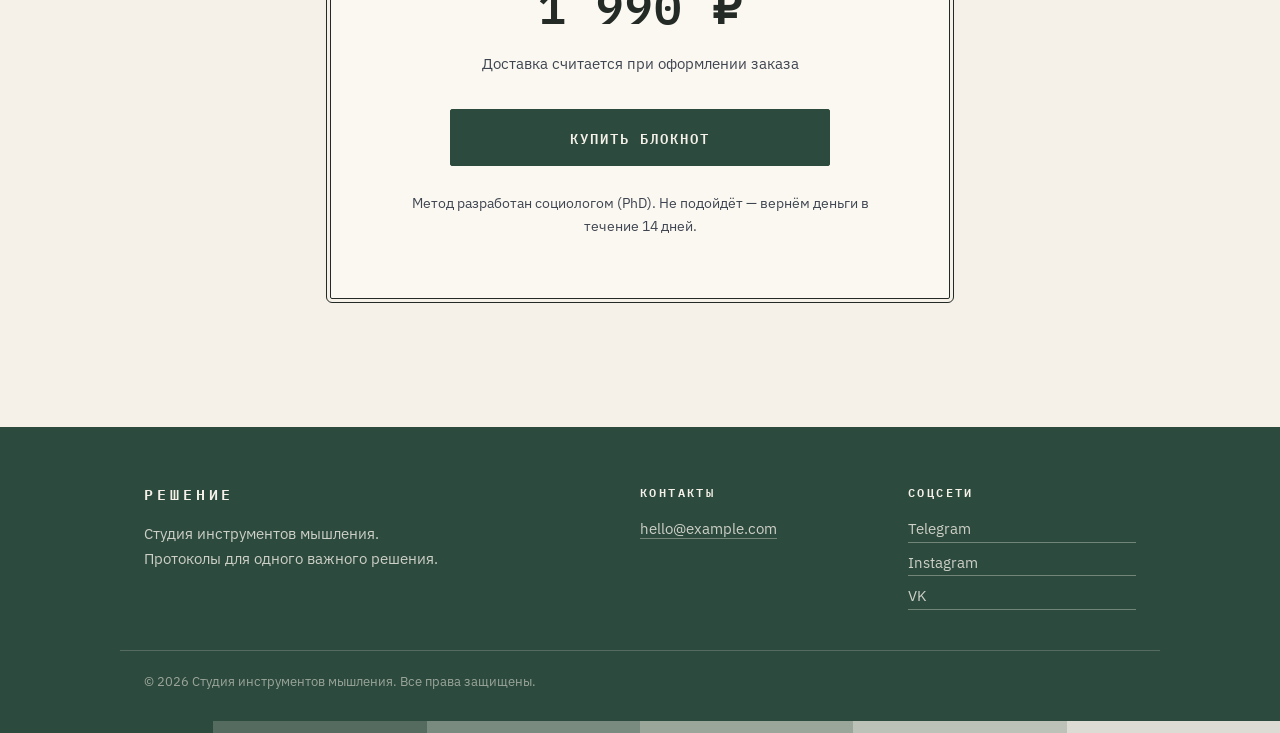
==== commit cfdd3d1b: "Локальные шрифты и «Модуль 01» без слова «Профессия» IBM Plex Sans/Mono теперь лежат в fonts/ и подк" ====
--- a/index.html
+++ b/index.html
@@ -5,13 +5,13 @@
   <meta name="viewport" content="width=device-width, initial-scale=1.0">
 
   <!-- SEO: заголовок и описание страницы (можно менять текст) -->
-  <title>РЕШЕНИЕ · 01 Профессия — бумажный блокнот-протокол, 6 стадий</title>
+  <title>РЕШЕНИЕ · Модуль 01 — бумажный блокнот-протокол, 6 стадий</title>
   <meta name="description" content="«Решение» — бумажный рефлексивный блокнот для одного важного решения о профессии и своём деле. Шесть стадий, четыре цвета обложки. Метод разработан социологом.">
 
-  <!-- Шрифты блокнота: IBM Plex Sans (текст) + IBM Plex Mono (служебные надписи) -->
-  <link rel="preconnect" href="https://fonts.googleapis.com">
-  <link rel="preconnect" href="https://fonts.gstatic.com" crossorigin>
-  <link href="https://fonts.googleapis.com/css2?family=IBM+Plex+Mono:wght@400;500;600&family=IBM+Plex+Sans:wght@400;500;600;700&display=swap&subset=cyrillic" rel="stylesheet">
+  <!-- Шрифты блокнота: IBM Plex Sans + IBM Plex Mono.
+       Подключены ЛОКАЛЬНО из папки fonts/ — без обращений к Google,
+       поэтому сайт одинаково открывается в России и за рубежом. -->
+  <link rel="stylesheet" href="fonts.css">
 
   <!-- Основные стили сайта -->
   <link rel="stylesheet" href="styles.css">
@@ -40,7 +40,7 @@
       <p class="hero-topline">Протокол одного решения&nbsp;·&nbsp;6&nbsp;стадий</p>
 
       <h1 class="hero-title">Решение</h1>
-      <p class="hero-module">Модуль 01&nbsp;·&nbsp;Профессия</p>
+      <p class="hero-module">Модуль 01</p>
 
       <p class="hero-subtitle">
         Бумажный блокнот для одного важного решения о профессии и своём деле.
@@ -257,7 +257,7 @@
   <section class="section" id="price">
     <div class="container">
       <div class="price-card">
-        <p class="eyebrow">Решение · 01 Профессия</p>
+        <p class="eyebrow">Решение · Модуль 01</p>
         <h2 class="section-title price-title">Бумажный блокнот, A5</h2>
 
         <ul class="price-list">
--- a/fonts.css
+++ b/fonts.css
@@ -0,0 +1,83 @@
+/* ==========================================================================
+
+   ЛОКАЛЬНЫЕ ШРИФТЫ — IBM Plex Sans (вариативный) + IBM Plex Mono.
+
+   Файлы лежат в папке fonts/ рядом с index.html, интернет им не нужен —
+
+   сайт одинаково работает в России и за рубежом без внешних сервисов.
+
+   ========================================================================== */
+
+
+
+@font-face {
+  font-family: 'IBM Plex Sans';
+  font-style: normal;
+  font-weight: 100 700; /* вариативный файл покрывает все насыщенности */
+  font-display: swap;
+  src: url('fonts/ibm-plex-sans-var-cyrillic.woff2') format('woff2');
+  unicode-range: U+0301, U+0400-045F, U+0490-0491, U+04B0-04B1, U+2116;
+}
+
+@font-face {
+  font-family: 'IBM Plex Sans';
+  font-style: normal;
+  font-weight: 100 700; /* вариативный файл покрывает все насыщенности */
+  font-display: swap;
+  src: url('fonts/ibm-plex-sans-var-latin.woff2') format('woff2');
+  unicode-range: U+0000-00FF, U+0131, U+0152-0153, U+02BB-02BC, U+02C6, U+02DA, U+02DC, U+0304, U+0308, U+0329, U+2000-206F, U+20AC, U+2122, U+2191, U+2193, U+2212, U+2215, U+FEFF, U+FFFD;
+}
+
+@font-face {
+  font-family: 'IBM Plex Mono';
+  font-style: normal;
+  font-weight: 400;
+  font-display: swap;
+  src: url('fonts/ibm-plex-mono-400-cyrillic.woff2') format('woff2');
+  unicode-range: U+0301, U+0400-045F, U+0490-0491, U+04B0-04B1, U+2116;
+}
+
+@font-face {
+  font-family: 'IBM Plex Mono';
+  font-style: normal;
+  font-weight: 400;
+  font-display: swap;
+  src: url('fonts/ibm-plex-mono-400-latin.woff2') format('woff2');
+  unicode-range: U+0000-00FF, U+0131, U+0152-0153, U+02BB-02BC, U+02C6, U+02DA, U+02DC, U+0304, U+0308, U+0329, U+2000-206F, U+20AC, U+2122, U+2191, U+2193, U+2212, U+2215, U+FEFF, U+FFFD;
+}
+
+@font-face {
+  font-family: 'IBM Plex Mono';
+  font-style: normal;
+  font-weight: 500;
+  font-display: swap;
+  src: url('fonts/ibm-plex-mono-500-cyrillic.woff2') format('woff2');
+  unicode-range: U+0301, U+0400-045F, U+0490-0491, U+04B0-04B1, U+2116;
+}
+
+@font-face {
+  font-family: 'IBM Plex Mono';
+  font-style: normal;
+  font-weight: 500;
+  font-display: swap;
+  src: url('fonts/ibm-plex-mono-500-latin.woff2') format('woff2');
+  unicode-range: U+0000-00FF, U+0131, U+0152-0153, U+02BB-02BC, U+02C6, U+02DA, U+02DC, U+0304, U+0308, U+0329, U+2000-206F, U+20AC, U+2122, U+2191, U+2193, U+2212, U+2215, U+FEFF, U+FFFD;
+}
+
+@font-face {
+  font-family: 'IBM Plex Mono';
+  font-style: normal;
+  font-weight: 600;
+  font-display: swap;
+  src: url('fonts/ibm-plex-mono-600-cyrillic.woff2') format('woff2');
+  unicode-range: U+0301, U+0400-045F, U+0490-0491, U+04B0-04B1, U+2116;
+}
+
+@font-face {
+  font-family: 'IBM Plex Mono';
+  font-style: normal;
+  font-weight: 600;
+  font-display: swap;
+  src: url('fonts/ibm-plex-mono-600-latin.woff2') format('woff2');
+  unicode-range: U+0000-00FF, U+0131, U+0152-0153, U+02BB-02BC, U+02C6, U+02DA, U+02DC, U+0304, U+0308, U+0329, U+2000-206F, U+20AC, U+2122, U+2191, U+2193, U+2212, U+2215, U+FEFF, U+FFFD;
+}
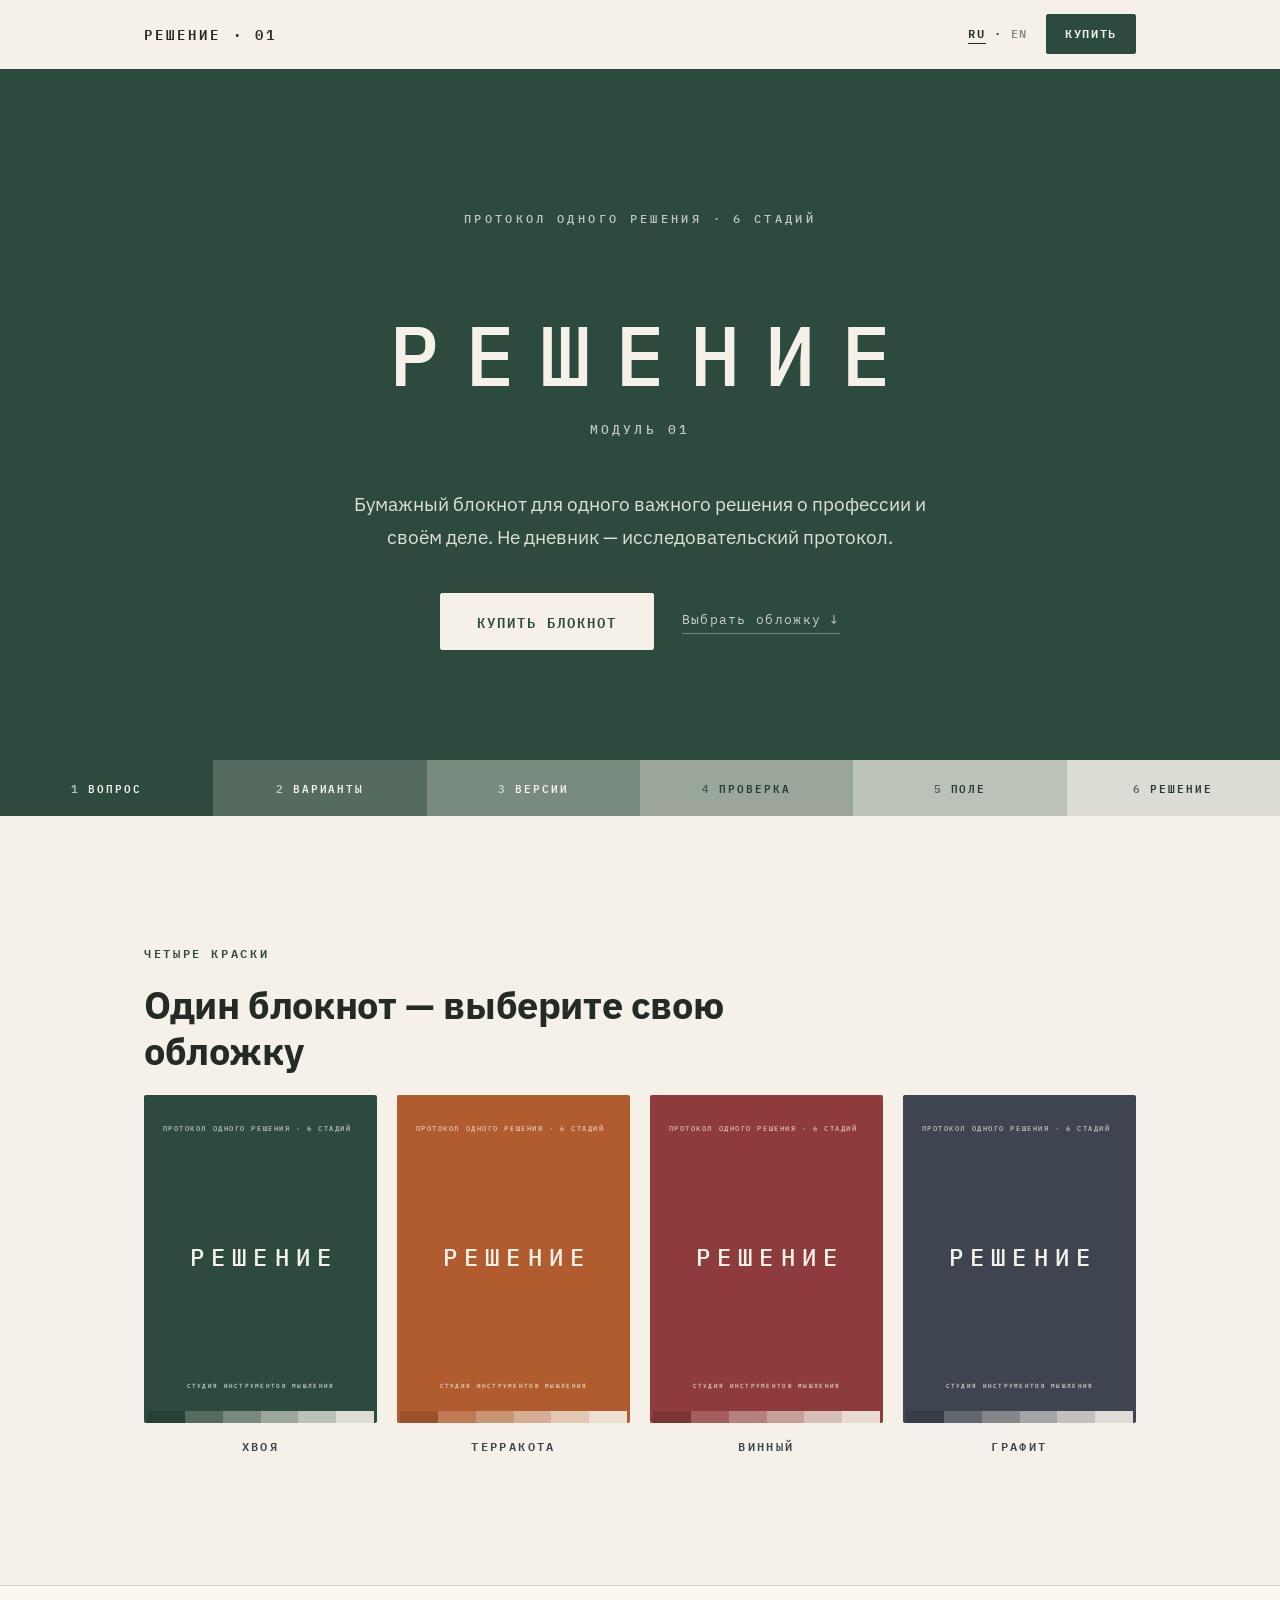
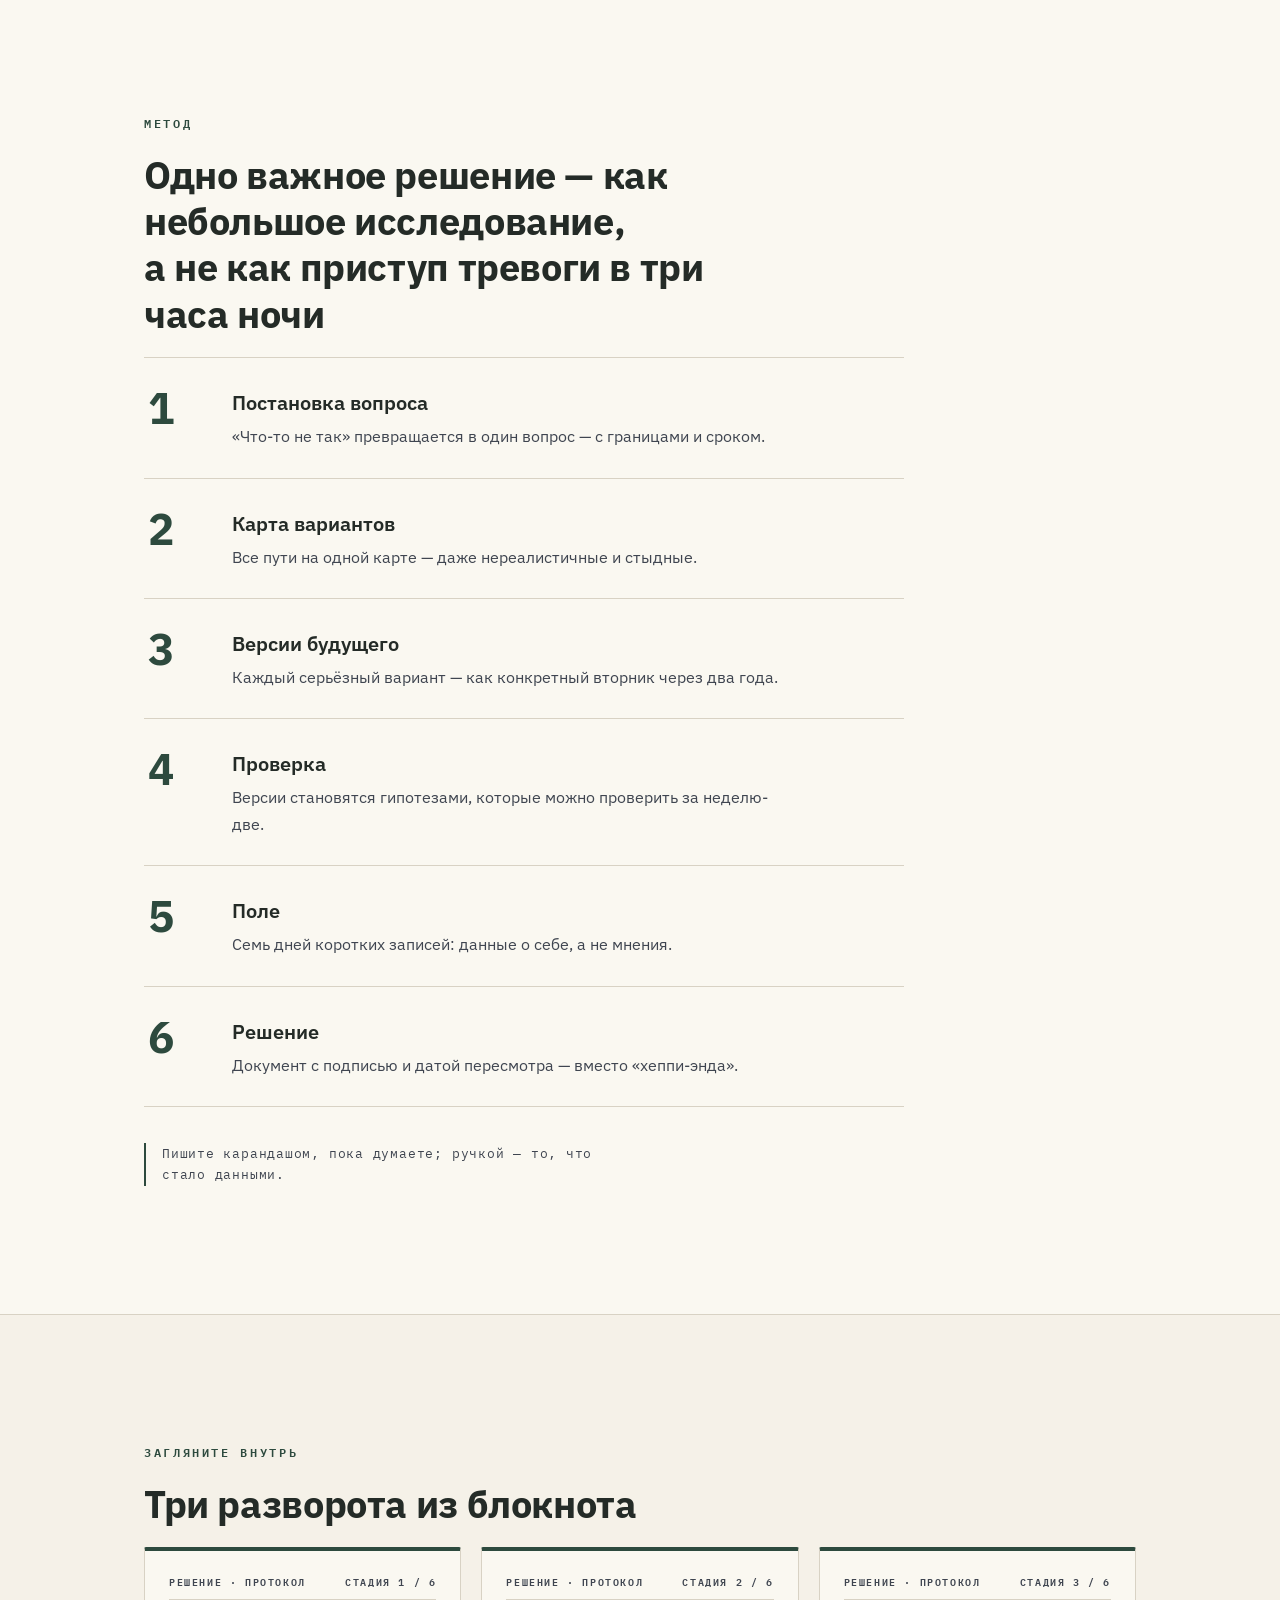
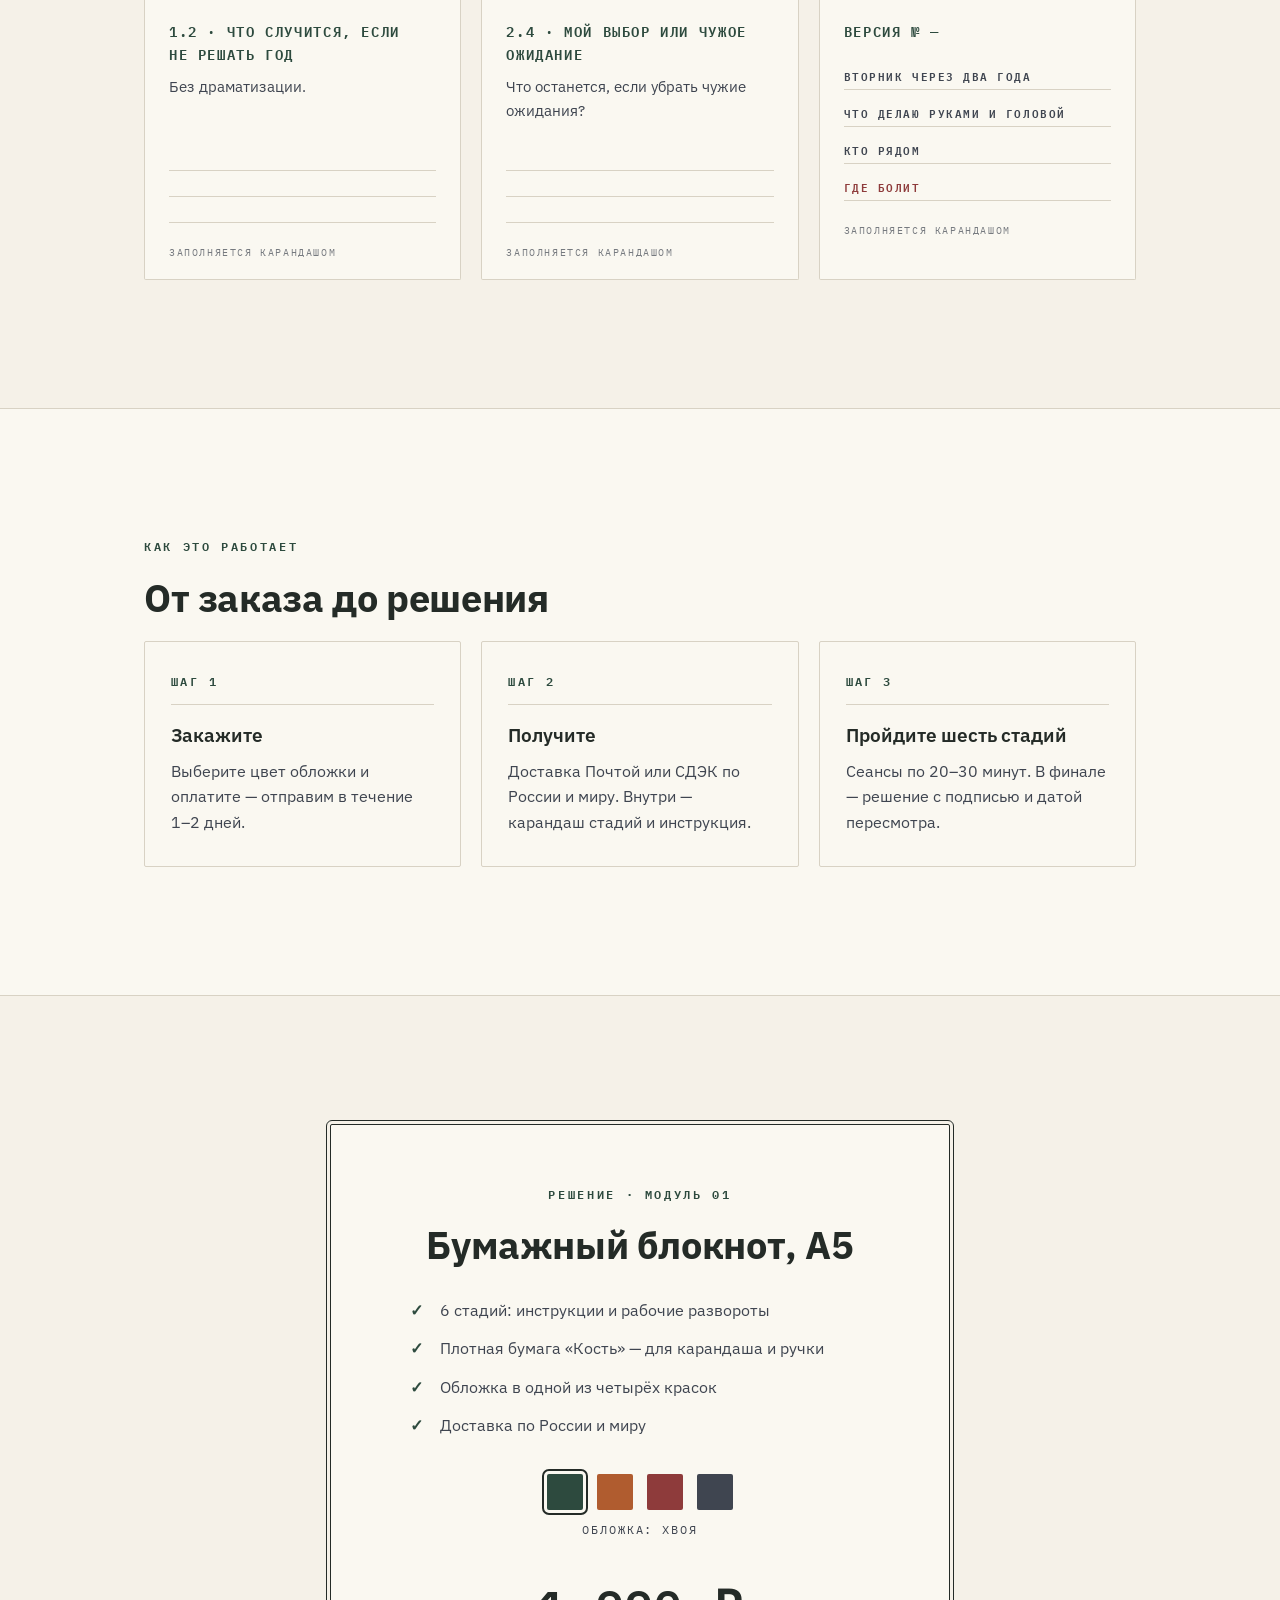
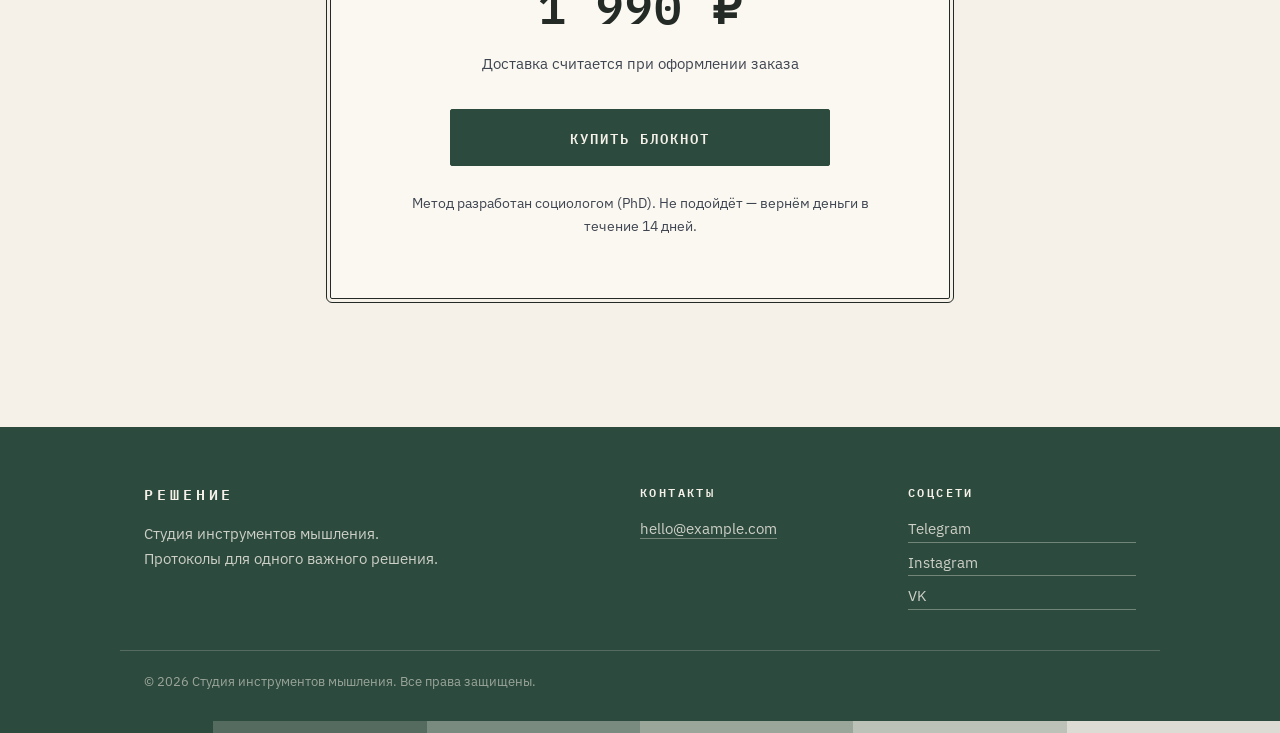
==== commit 370c068b: "Английская версия сайта и переключатель RU/EN Добавлена en.html — полный перевод лендинга (DECISION " ====
--- a/index.html
+++ b/index.html
@@ -6,6 +6,10 @@
 
   <!-- SEO: заголовок и описание страницы (можно менять текст) -->
   <title>РЕШЕНИЕ · Модуль 01 — бумажный блокнот-протокол, 6 стадий</title>
+
+  <!-- Языковые версии страницы — для поисковиков -->
+  <link rel="alternate" hreflang="ru" href="index.html">
+  <link rel="alternate" hreflang="en" href="en.html">
   <meta name="description" content="«Решение» — бумажный рефлексивный блокнот для одного важного решения о профессии и своём деле. Шесть стадий, четыре цвета обложки. Метод разработан социологом.">
 
   <!-- Шрифты блокнота: IBM Plex Sans + IBM Plex Mono.
@@ -27,7 +31,11 @@
   <header class="site-header" id="site-header">
     <div class="container header-inner">
       <a href="#hero" class="logo">РЕШЕНИЕ&nbsp;·&nbsp;01</a>
-      <a href="#price" class="btn btn-small">Купить</a>
+      <nav class="header-right">
+        <!-- Переключатель языка: текущий язык подсвечен -->
+        <p class="lang"><a href="index.html" class="is-current">RU</a><span>·</span><a href="en.html">EN</a></p>
+        <a href="#price" class="btn btn-small">Купить</a>
+      </nav>
     </div>
   </header>
 
--- a/styles.css
+++ b/styles.css
@@ -193,6 +193,42 @@
   padding-bottom: 14px;
 }
 
+/* Правая часть шапки: переключатель языка + кнопка */
+.header-right {
+  display: flex;
+  align-items: center;
+  gap: 18px;
+}
+
+/* Переключатель RU · EN — моно, как служебные надписи */
+.lang {
+  font-family: var(--font-mono);
+  font-size: 12px;
+  font-weight: 600;
+  letter-spacing: 0.14em;
+  display: flex;
+  align-items: center;
+  gap: 8px;
+  color: var(--graphite);
+}
+
+.lang a {
+  color: var(--graphite);
+  text-decoration: none;
+  opacity: 0.6;
+}
+
+.lang a:hover {
+  opacity: 1;
+}
+
+/* Текущий язык — тёмный и подчёркнут */
+.lang a.is-current {
+  color: var(--ink);
+  opacity: 1;
+  border-bottom: 1px solid var(--ink);
+}
+
 /* Логотип — моно капсом с разрядкой, как строка студии на обложке */
 .logo {
   font-family: var(--font-mono);
